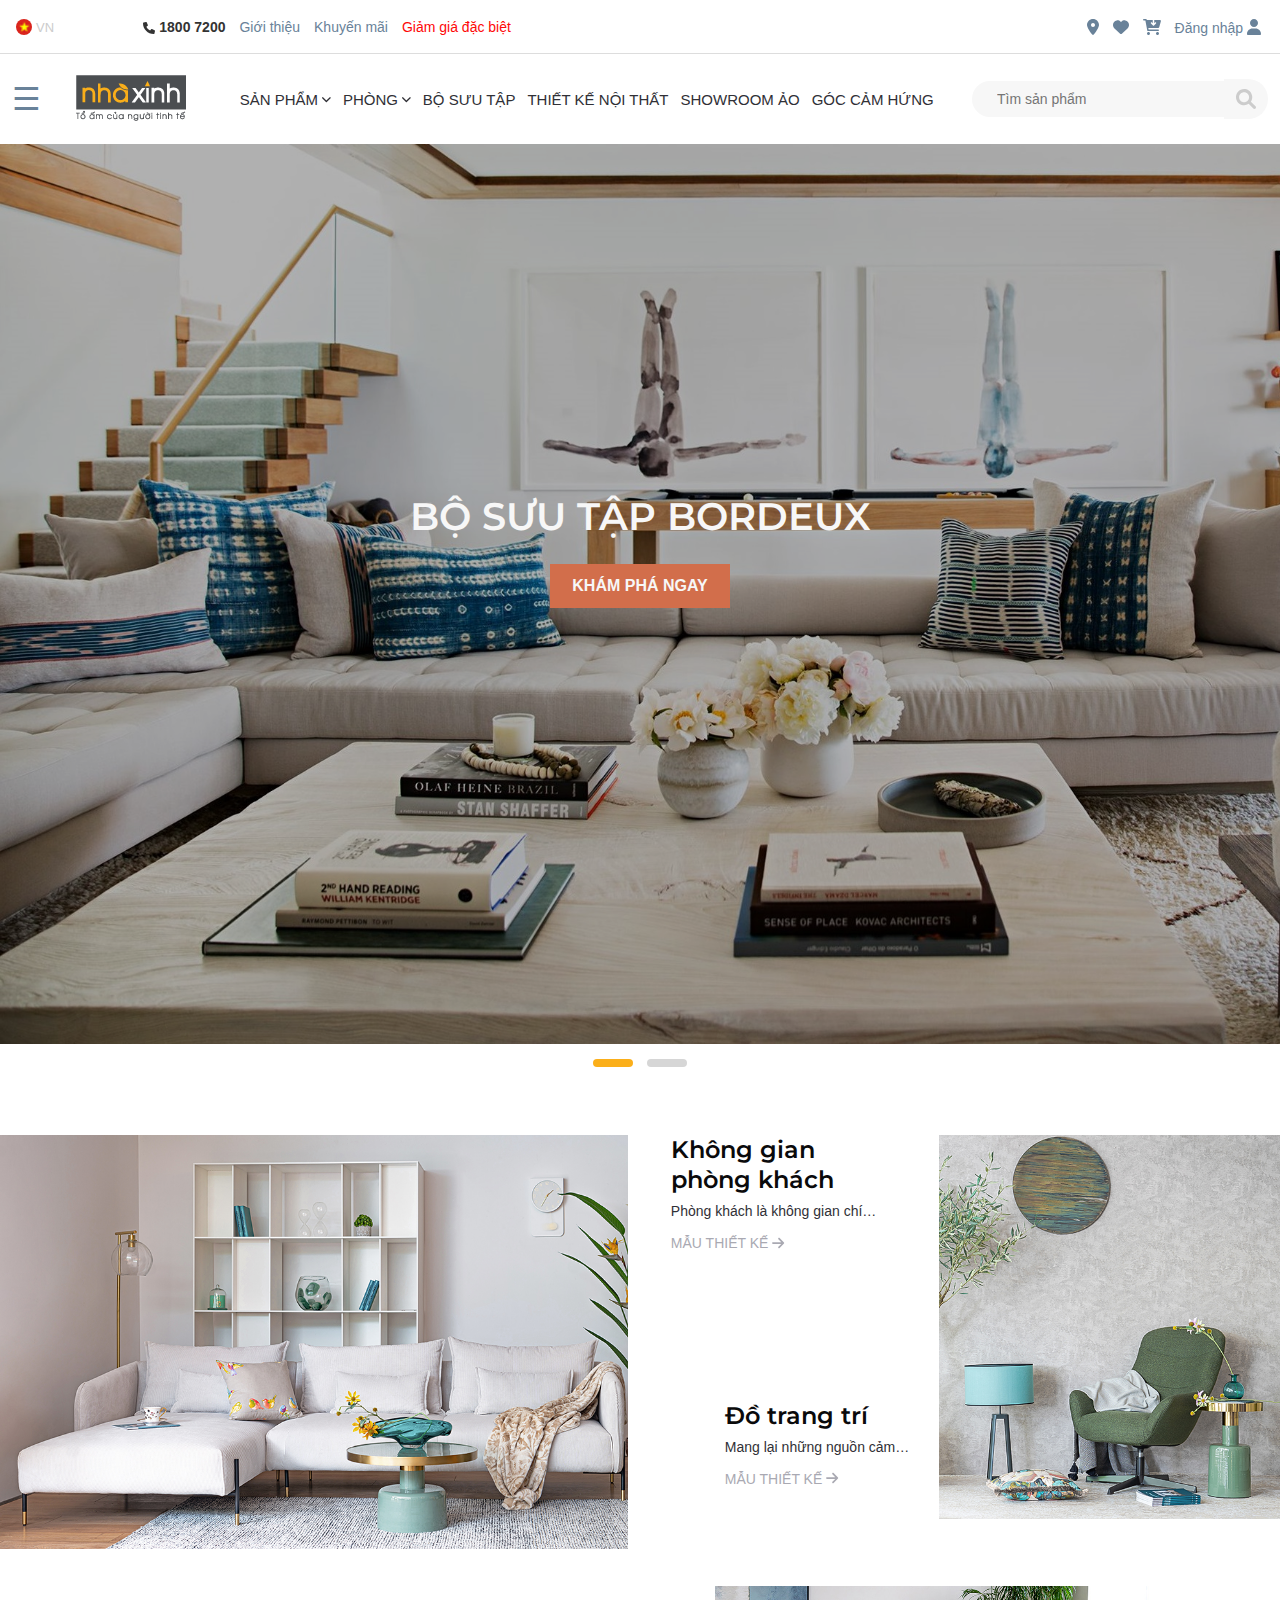
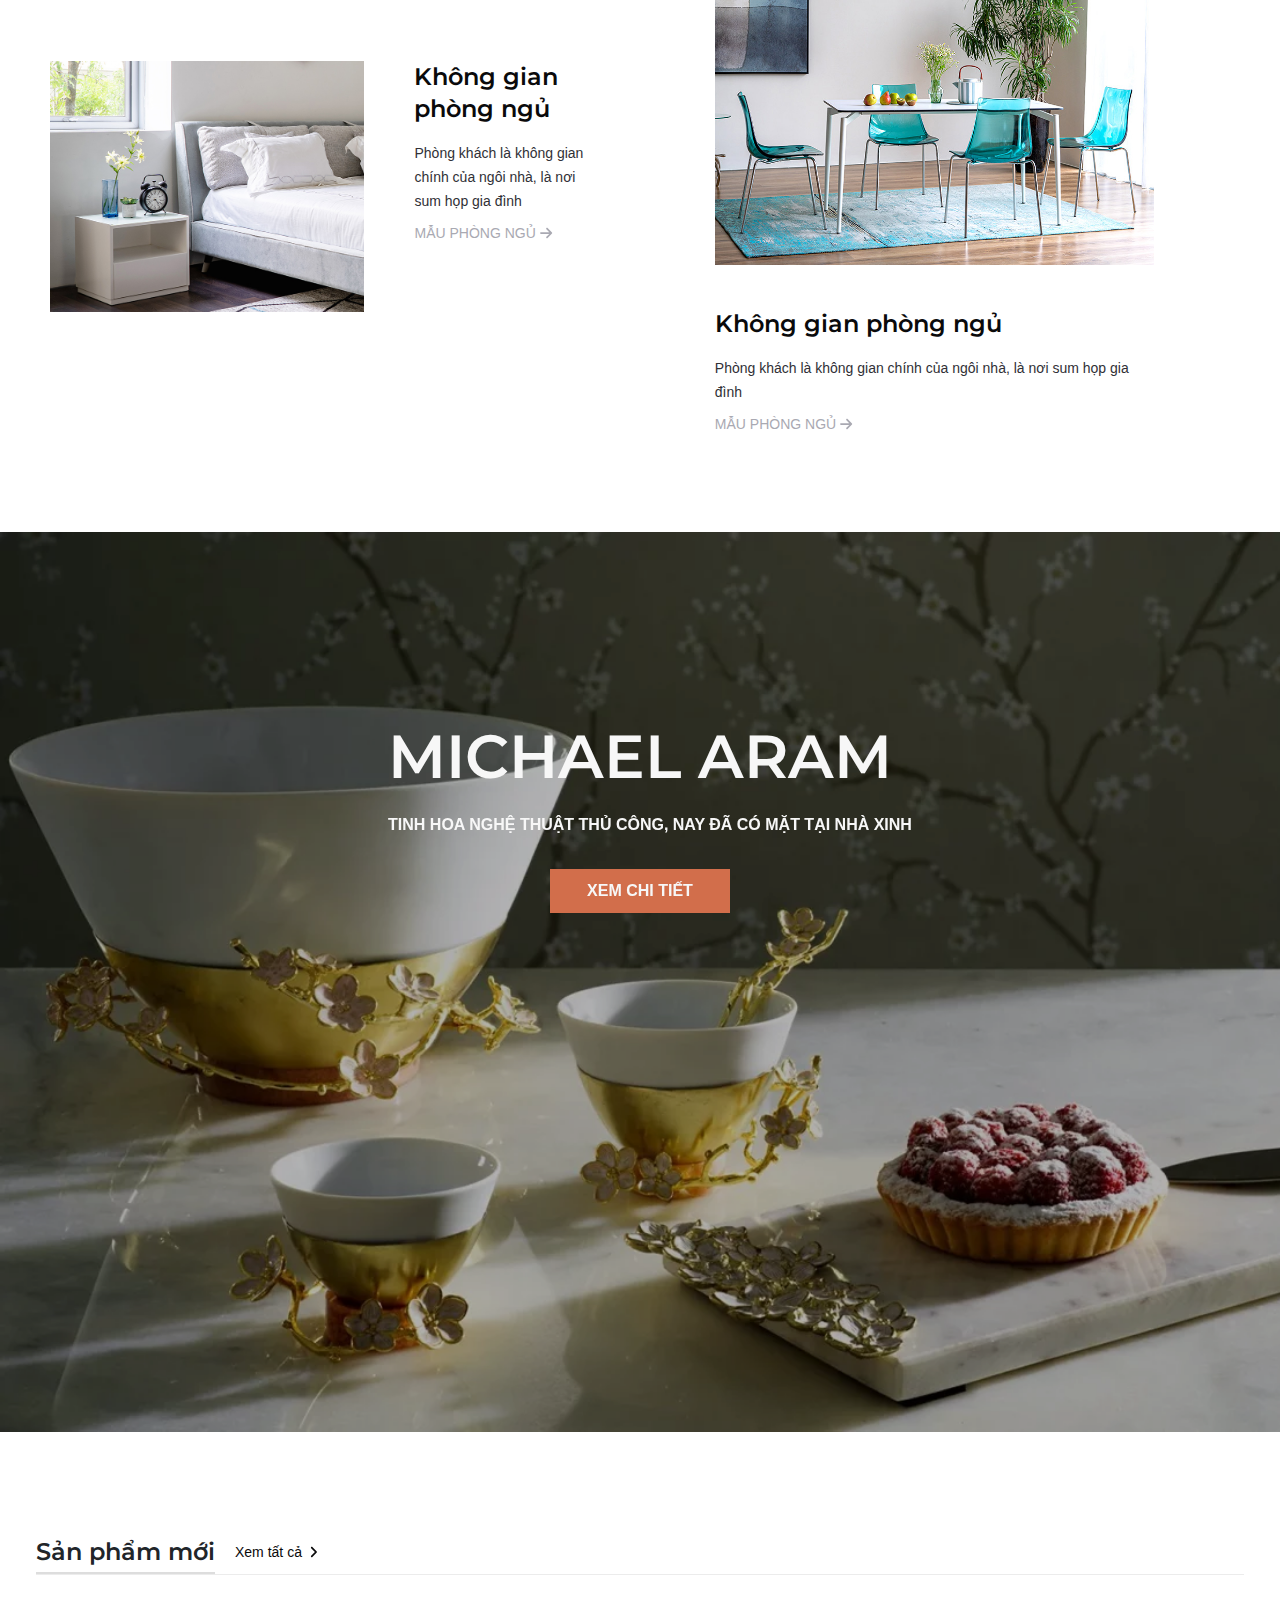
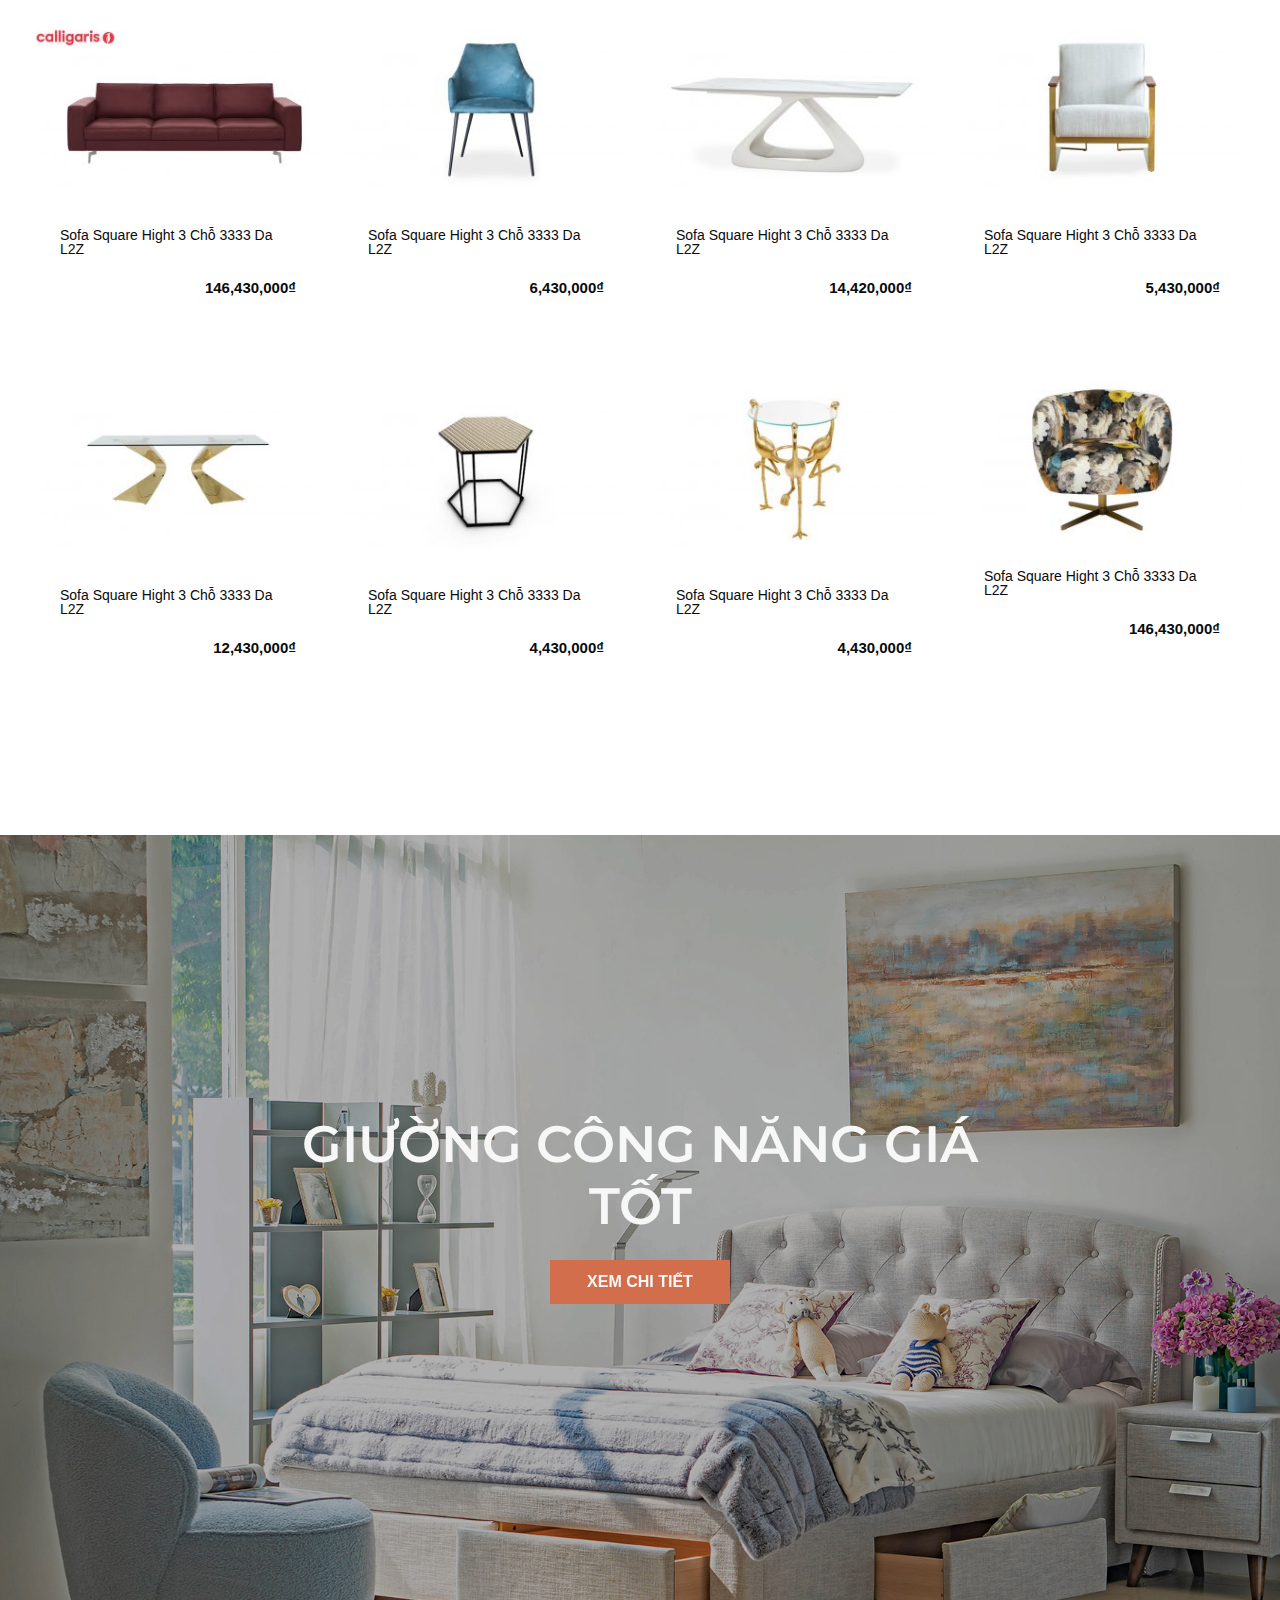
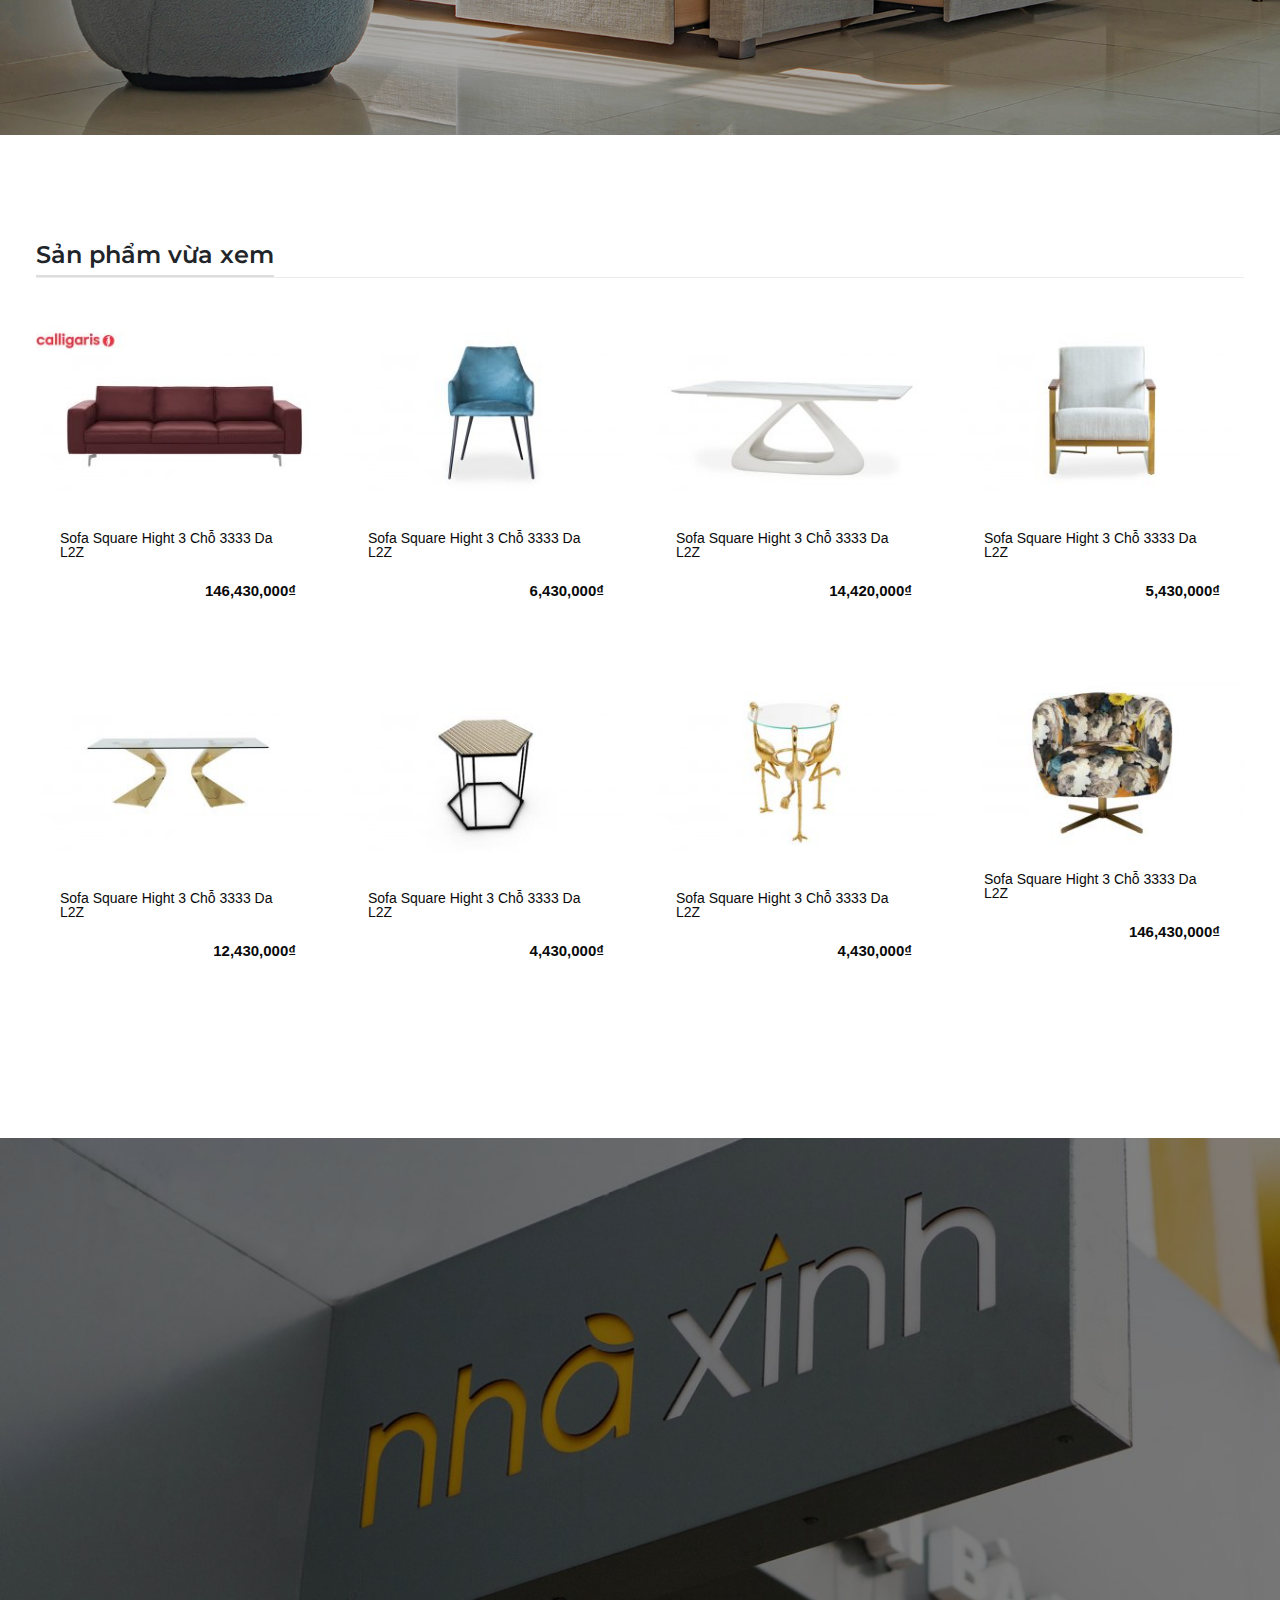
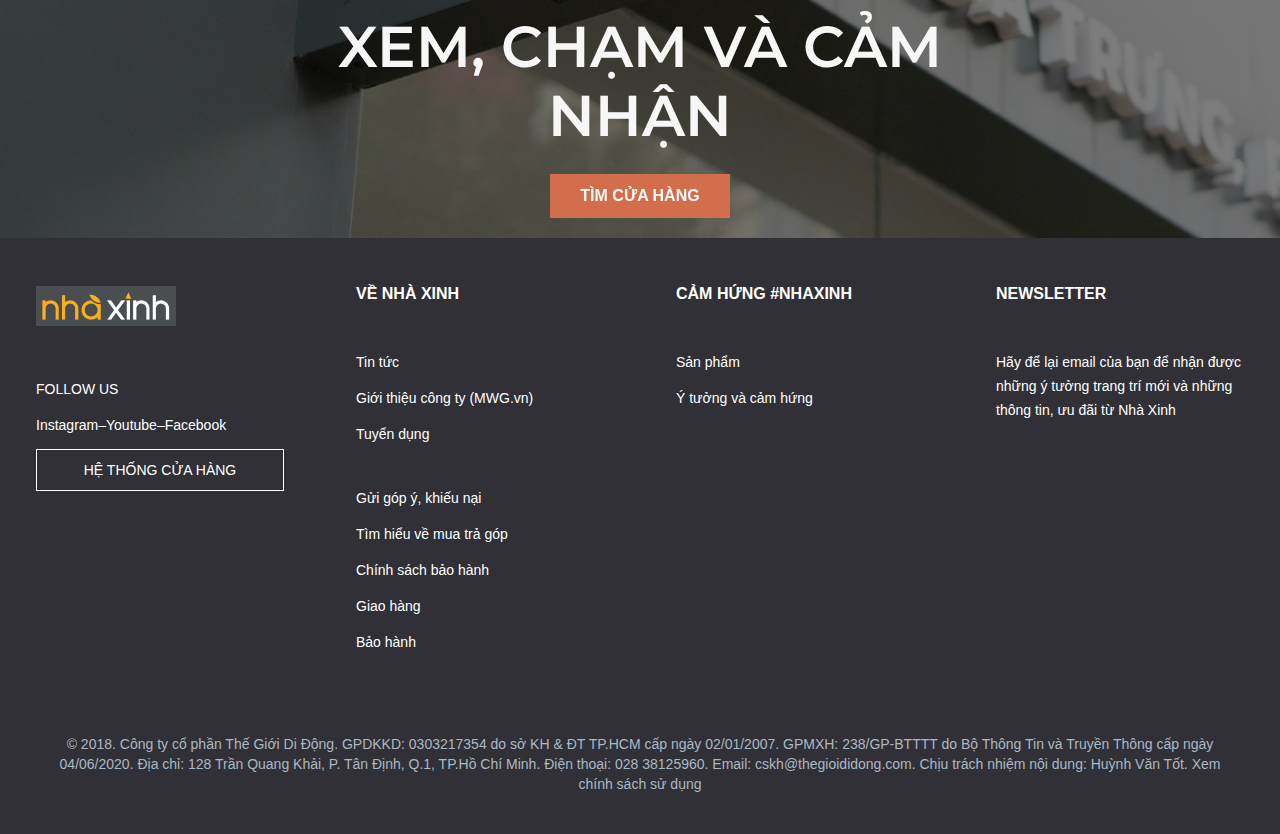
==== index.html @ de76b84a "update" ====
<!DOCTYPE html>
<html lang="en">
  <head>
    <meta charset="UTF-8" />
    <meta http-equiv="X-UA-Compatible" content="IE=edge" />
    <meta name="viewport" content="width=device-width, initial-scale=1.0" />
    <title>Nội thất Nhà Xinh | Nội thất cao cấp | Đồ gỗ cao cấp</title>
    <link
    rel="icon"
    type="image/png"
    sizes="16x16"
    href="assets/images/pngtree.jpg"/>

    <!-- bootstrap css core -->
    <link
      rel="stylesheet"
      href="lib/bootstrap-5.1.3-dist/css/bootstrap.min.css"
    />

    <!-- Font Awe - Core css -->
    <link
      rel="stylesheet"
      href="lib/fontawesome-free-6.1.1-web/css/all.min.css"
    />

    <!-- Owlcarousel Core css -->
    <link rel="stylesheet" href="lib/owlcarousel/assets/owl.carousel.min.css" />

    <link
      rel="stylesheet"
      href="lib/owlcarousel/assets/owl.theme.default.min.css"
    />
    <!-- Homepage css-->
    <link rel="stylesheet" href="assets/css/style.css" />

    <!-- Homepage Responsive css-->
    <link rel="stylesheet" href="assets/css/index-responsive.css" />
  </head>
  <body>
    <!-- top-bar .Start -->
    <div class="top-bar">
      <div class="container">
        <div class="row">
          <div class="col-12 col-sm-8 col-md-8">
            <div class="wrap-navbar-center">
              <div class="wrap-language">
                <img src="assets/images/vi.png" alt="" />
                <p class="lang">vn</p>
              </div>

              <div class="menu-topbar">
                <ul>
                  <li>
                    <a href="#">
                      <i class="fa-solid fa-phone"></i>
                      1800 7200
                    </a>
                  </li>
                  <li>
                    <a href="#">Giới thiệu</a>
                  </li>
                  <li>
                    <a href="#">Khuyến mãi</a>
                  </li>
                  <li>
                    <a href="#">Giảm giá đặc biệt</a>
                  </li>
                </ul>
              </div>
            </div>
          </div>

          <div class="col-12 col-sm-4 col-md-4">
            <div class="wrap-navbar-right">
              <ul>
                <li>
                  <a href="#">
                    <i class="fa-solid fa-location-dot"></i>
                  </a>
                </li>
                <li>
                  <a href="#">
                    <i class="fa-solid fa-heart"></i>
                  </a>
                </li>
                <li>
                  <a href="#">
                    <i class="fa-solid fa-cart-arrow-down"></i>
                  </a>
                </li>
                <li>
                  <a href="#"
                    >Đăng nhập
                    <i class="fa-solid fa-user"></i>
                  </a>
                </li>
              </ul>
            </div>
          </div>
        </div>
      </div>
    </div>
    <!-- top-bar .End -->

    <!-- header-main.Start -->
    <div class="header-main">
      <div class="container">
        <div class="row">
          <div class="col-12 col-sm-12 col-md-3 col-lg-3 col-xl-2">
            <div class="wrap-menu-header">
              <div id="mySidebar" class="sidebar">
                <a
                  href="javascript:void(0)"
                  class="closebtn"
                  onclick="closeNav()"
                  >×</a
                >

                <li class="nav-item dropdown">

                <li class="nav-item dropdown">
                  <a class="nav-link dropdown-toggle" href="#">
                    Sofa và Armchair
                  </a>
                </li>
                
                
                <li class="nav-item dropdown">
                  <a class="nav-link dropdown-toggle" href="#">
                    Bàn
                  </a>
                </li>
                
                <li class="nav-item dropdown">
                  <a class="nav-link dropdown-toggle" href="#">
                    Ghế 
                  </a>
                </li>
                
                <li class="nav-item dropdown">
                  <a class="nav-link dropdown-toggle" href="#">
                    Giường ngủ
                  </a>
                </li>
                
                <li class="nav-item dropdown">
                  <a class="nav-link dropdown-toggle" href="#">
                    Tủ và kệ
                  </a>
                </li>
                
                <li class="nav-item dropdown">
                  <a class="nav-link dropdown-toggle" href="#">
                    Hàng trang trí
                  </a>
                </li>
                
                <li class="nav-item dropdown">
                  <a class="nav-link dropdown-toggle" href="#">
                    Ngoại thất
                  </a>
                </li>
              </div>

              <button class="openbtn" onclick="openNav()">☰</button>

              <a href="#"
                ><img src="assets/images/logo-nha-xinh-moi.png" alt=""
              /></a>

              <div class="wrap-navbar-right">
                <ul>
                  <li>
                    <a href="#">
                      <i class="fa-solid fa fa-search"></i>
                    </a>
                  </li>

                  <li>
                    <a href="#">
                      <i class="fa-solid fa-location-dot"></i>
                    </a>
                  </li>

                  <li>
                    <a href="assets/html/cart.html">
                      <i class="fa-solid fa-cart-arrow-down"></i>
                    </a>
                  </li>
                </ul>
              </div>
            </div>
          </div>

          <div class="col-12 col-sm-5 col-md-5 col-lg-6 col-xl-7">
            <div class="wrap-nav-header">
              <ul class="nav nav-pills">
                <li class="nav-item dropdown">
                  <a class="nav-link dropdown-toggle" href="assets/html/living-room.html">
                    SẢN PHẨM
                    <i class="fa-solid fa-chevron-down"></i>
                  </a>
                  <ul class="dropdown-menu">
                    <li><a class="dropdown-item" href="#">Link 1</a></li>
                    <li><a class="dropdown-item" href="#">Link 2</a></li>
                    <li><a class="dropdown-item" href="#">Link 3</a></li>
                  </ul>
                </li>

                <li class="nav-item dropdown">
                  <a class="nav-link dropdown-toggle" href="assets/html/living-room.html">
                    PHÒNG
                    <i class="fa-solid fa-chevron-down"></i>
                  </a>
                  <ul class="dropdown-menu">
                    <li><a class="dropdown-item" href="#">Link 1</a></li>
                    <li><a class="dropdown-item" href="#">Link 2</a></li>
                    <li><a class="dropdown-item" href="#">Link 3</a></li>
                  </ul>
                </li>

                <li class="nav-item">
                  <a class="nav-link" href="#">BỘ SƯU TẬP</a>
                </li>

                <li class="nav-item">
                  <a class="nav-link" href="#">THIẾT KẾ NỘI THẤT</a>
                </li>

                <li class="nav-item">
                  <a class="nav-link" href="#">SHOWROOM ẢO</a>
                </li>

                <li class="nav-item">
                  <a class="nav-link" href="#">GÓC CẢM HỨNG</a>
                </li>
              </ul>
            </div>
          </div>

          <div class="col-12 col-sm-4 col-md-4 col-lg-3 col-xl-3">
            <div class="wrap-search">
              <input
                type="text"
                class="searchTerm"
                placeholder="Tìm sản phẩm"
              />
              <button type="submit" class="searchButton">
                <i class="fa fa-search"></i>
              </button>
            </div>
          </div>
        </div>
      </div>
    </div>
    <!-- header-main.End -->

    <!-- Banner.Start -->
    <div class="owl-carousel owl-theme owl-banner">
      <div class="banner-bordeaux banner-common">
        <div class="box-content">
          <div class="box-promo-title">
            <h1>Bộ sưu tập Bordeux</h1>

            <a href="#">Khám phá ngay</a>
          </div>
        </div>
      </div>

      <div class="banner-marseille banner-common">
        <div class="box-content">
          <div class="box-promo-title">
            <h1>Bộ sưu tập marseille</h1>

            <a href="#">Khám phá ngay</a>
          </div>
        </div>
      </div>
    </div>
    <!-- Banner.End -->

    <!-- room-category.Start -->
    <div class="catalog-by-room">
      <div class="fluid=container">
        <div class="row">
          <div class="col-12 col-sm-12 col-md-6">
            <div class="living-room">
              <a href="#">
                <img src="assets/images/nha-xinh-mau-phong-khach.jpg" />
              </a>

              <div class="room-desc">
                <h2>Không gian phòng khách</h2>

                <p>
                  Phòng khách là không gian chính của ngôi nhà, là nơi sum họp
                  gia đình
                </p>

                <a href="#">
                  KHÁM PHÁ
                  <i class="fa-solid fa-arrow-right"></i>
                </a>
              </div>
            </div>
          </div>

          <div class="col-12 col-sm-12 col-md-6">
            <div class="wrap-decorations">
              <div class="room-desc">
                <h2>Không gian phòng khách</h2>

                <p>
                  Phòng khách là không gian chính của ngôi nhà, là nơi sum họp
                  gia đình
                </p>

                <a href="#">
                  MẪU THIẾT KẾ
                  <i class="fa-solid fa-arrow-right"></i>
                </a>
              </div>

              <div class="room-desc">
                <h2>Đồ trang trí</h2>

                <p>
                  Mang lại những nguồn cảm hứng và nét sinh động cho không gian
                </p>

                <a href="#">
                  MẪU THIẾT KẾ
                  <i class="fa-solid fa-arrow-right"></i>
                </a>
              </div>

              <div class="decorations">
                <a href="#">
                  <img
                    src="assets/images/hang-trang-tri-banner-nha-xinh.jpg"
                    alt=""
                  />
                </a>

                <div class="box-promo-title">
                  <h2>Đồ trang trí</h2>

                  <p>
                    Phòng khách là không gian chính của ngôi nhà, là nơi sum họp
                    gia đình
                  </p>

                  <a href="#">
                    KHÁM PHÁ <i class="fa-solid fa-arrow-right"></i>
                  </a>
                </div>
              </div>
            </div>
          </div>

          <div class="col-12 col-sm-12 col-md-6">
            <div class="wrap-bedroom">
              <a href="#" class="bedroom-link">
                <img src="assets/images/nha-xinh-phong-ngu-bannerchinh.jpg" />
              </a>

              <div class="room-desc">
                <h2>Không gian phòng ngủ</h2>

                <p>
                  Phòng khách là không gian chính của ngôi nhà, là nơi sum họp
                  gia đình
                </p>

                <a href="#">
                  MẪU PHÒNG NGỦ
                  <i class="fa-solid fa-arrow-right"></i>
                </a>
              </div>
            </div>
          </div>

          <div class="col-12 col-sm-12 col-md-6">
            <div class="wrap-dinningroom">
              <a href="#" class="dinningroom-link">
                <img src="assets/images/nha-xinh-phong-an-chinh-banner.jpg" />
              </a>

              <div class="room-desc">
                <h2>Không gian phòng ngủ</h2>

                <p>
                  Phòng khách là không gian chính của ngôi nhà, là nơi sum họp
                  gia đình
                </p>

                <a href="#">
                  MẪU PHÒNG NGỦ
                  <i class="fa-solid fa-arrow-right"></i>
                </a>
              </div>
            </div>
          </div>
        </div>
      </div>
    </div>
    <!-- rom-category.End -->

    <!-- banner addition 1.Start -->
    <div class="owl-carousel owl-theme owl-banner-addition-1">
      <div class="banner-addition-1 banner-common">
        <div class="box-content">
          <div class="box-promo-title">
            <h1>MICHAEL ARAM</h1>

            <p>Tinh hoa nghệ thuật thủ công, nay đã có mặt tại Nhà Xinh</p>

            <a href="#">Xem chi tiết</a>
          </div>
        </div>
      </div>
    </div>
    <!-- banner addition 1.End -->

    <!-- list-new-product -->
    <div class="list-new-product">
      <div class="container">
        <div class="list-title">
          <h2>Sản phẩm mới</h2>

          <a href="#"> Xem tất cả <i class="fa-solid fa-angle-right"></i> </a>
        </div>

        <div class="row">
          <div class="col-12 col-sm-4 col-md-3">
            <div class="wrap-product">
              <a href="#">
                <img
                  src="assets/images/sofa-square-2.jpg"
                  class="product-img"
                />
                <img
                  src="assets/images/sofa-square-1.jpg"
                  class="product-img-alter"
                />
                <p class="name">Sofa Square Hight 3 Chỗ 3333 Da L2Z</p>
                <p class="price">146,430,000₫</p>
              </a>

              <button class="add-to-cart">Thêm vào giỏ</button>
            </div>
          </div>

          <div class="col-12 col-sm-4 col-md-3">
            <div class="wrap-product">
              <a href="#">
                <img
                  src="assets/images/ghe-an-peak-mau-xanh-1.jpg"
                  class="product-img"
                />
                <img
                  src="assets/images/ghe-an-peak-mau-xanh-2.jpg"
                  class="product-img-alter"
                />
                <p class="name">Sofa Square Hight 3 Chỗ 3333 Da L2Z</p>
                <p class="price">6,430,000₫</p>
              </a>

              <button class="add-to-cart">Thêm vào giỏ</button>
            </div>
          </div>

          <div class="col-12 col-sm-4 col-md-3">
            <div class="wrap-product">
              <a href="#">
                <img
                  src="assets/images/ban-an-peak-van-may-hien-dai-ceramic-1.jpg"
                  class="product-img"
                />
                <img
                  src="assets/images/ban-an-peak-hien-dai-van-may-ceramic-2.jpg"
                  class="product-img-alter"
                />
                <p class="name">Sofa Square Hight 3 Chỗ 3333 Da L2Z</p>
                <p class="price">14,420,000₫</p>
              </a>

              <button class="add-to-cart">Thêm vào giỏ</button>
            </div>
          </div>

          <div class="col-12 col-sm-4 col-md-3">
            <div class="wrap-product">
              <a href="#">
                <img
                  src="assets/images/armchair-osaka-1.jpg"
                  class="product-img"
                />
                <img
                  src="assets/images/armchair-osaka-2.jpg"
                  class="product-img-alter"
                />
                <p class="name">Sofa Square Hight 3 Chỗ 3333 Da L2Z</p>
                <p class="price">5,430,000₫</p>
              </a>

              <button class="add-to-cart">Thêm vào giỏ</button>
            </div>
          </div>

          <div class="col-12 col-sm-4 col-md-3">
            <div class="wrap-product">
              <a href="#">
                <img
                  src="assets/images/CONSOLE-TABLE-1jpg.jpg"
                  class="product-img"
                />
                <img
                  src="assets/images/CONSOLE-TABLE-2.jpg"
                  class="product-img-alter"
                />
                <p class="name">Sofa Square Hight 3 Chỗ 3333 Da L2Z</p>
                <p class="price">12,430,000₫</p>
              </a>

              <button class="add-to-cart">Thêm vào giỏ</button>
            </div>
          </div>

          <div class="col-12 col-sm-4 col-md-3">
            <div class="wrap-product">
              <a href="#">
                <img
                  src="assets/images/BAN-BEN-RENEE-EP-1.jpg"
                  class="product-img"
                />
                <img
                  src="assets/images/BAN-BEN-RENEE-EP-2.jpg"
                  class="product-img-alter"
                />
                <p class="name">Sofa Square Hight 3 Chỗ 3333 Da L2Z</p>
                <p class="price">4,430,000₫</p>
              </a>

              <button class="add-to-cart">Thêm vào giỏ</button>
            </div>
          </div>

          <div class="col-12 col-sm-4 col-md-3">
            <div class="wrap-product">
              <a href="#">
                <img
                  src="assets/images/BAN-BEN-FLAMINGO-1.jpg"
                  class="product-img"
                />
                <img
                  src="assets/images/BAN-BEN-FLAMINGO-2.jpg"
                  class="product-img-alter"
                />
                <p class="name">Sofa Square Hight 3 Chỗ 3333 Da L2Z</p>
                <p class="price">4,430,000₫</p>
              </a>

              <button class="add-to-cart">Thêm vào giỏ</button>
            </div>
          </div>

          <div class="col-12 col-sm-4 col-md-3">
            <div class="wrap-product">
              <a href="#">
                <img
                  src="assets/images/ARMCHAIR-PEONY-FLOWER-1.jpg"
                  class="product-img"
                />
                <img
                  src="assets/images/ARMCHAIR-PEONY-FLOWER-2.jpg"
                  class="product-img-alter"
                />
                <p class="name">Sofa Square Hight 3 Chỗ 3333 Da L2Z</p>
                <p class="price">146,430,000₫</p>
              </a>

              <button class="add-to-cart">Thêm vào giỏ</button>
            </div>
          </div>
        </div>
      </div>
    </div>
    <!-- list-new-product -->

    <!-- banner addition 2.Start -->
    <div class="owl-carousel owl-theme owl-banner-addition-1">
      <div class="banner-addition-2 banner-common">
        <div class="box-content">
          <div class="box-promo-title">
            <h1>Giường công năng giá tốt</h1>

            <a href="#">Xem chi tiết</a>
          </div>
        </div>
      </div>
    </div>
    <!-- banner addition 2.End -->

    <!-- list-new-product -->
    <div class="list-new-product">
      <div class="container">
        <div class="list-title">
          <h2>Sản phẩm vừa xem</h2>
        </div>

        <div class="row">
          <div class="col-12 col-sm-4 col-md-3">
            <div class="wrap-product">
              <a href="#">
                <img
                  src="assets/images/sofa-square-2.jpg"
                  class="product-img"
                />
                <img
                  src="assets/images/sofa-square-1.jpg"
                  class="product-img-alter"
                />
                <p class="name">Sofa Square Hight 3 Chỗ 3333 Da L2Z</p>
                <p class="price">146,430,000₫</p>
              </a>

              <button class="add-to-cart">Thêm vào giỏ</button>
            </div>
          </div>

          <div class="col-12 col-sm-4 col-md-3">
            <div class="wrap-product">
              <a href="#">
                <img
                  src="assets/images/ghe-an-peak-mau-xanh-1.jpg"
                  class="product-img"
                />
                <img
                  src="assets/images/ghe-an-peak-mau-xanh-2.jpg"
                  class="product-img-alter"
                />
                <p class="name">Sofa Square Hight 3 Chỗ 3333 Da L2Z</p>
                <p class="price">6,430,000₫</p>
              </a>

              <button class="add-to-cart">Thêm vào giỏ</button>
            </div>
          </div>

          <div class="col-12 col-sm-4 col-md-3">
            <div class="wrap-product">
              <a href="#">
                <img
                  src="assets/images/ban-an-peak-van-may-hien-dai-ceramic-1.jpg"
                  class="product-img"
                />
                <img
                  src="assets/images/ban-an-peak-hien-dai-van-may-ceramic-2.jpg"
                  class="product-img-alter"
                />
                <p class="name">Sofa Square Hight 3 Chỗ 3333 Da L2Z</p>
                <p class="price">14,420,000₫</p>
              </a>

              <button class="add-to-cart">Thêm vào giỏ</button>
            </div>
          </div>

          <div class="col-12 col-sm-4 col-md-3">
            <div class="wrap-product">
              <a href="#">
                <img
                  src="assets/images/armchair-osaka-1.jpg"
                  class="product-img"
                />
                <img
                  src="assets/images/armchair-osaka-2.jpg"
                  class="product-img-alter"
                />
                <p class="name">Sofa Square Hight 3 Chỗ 3333 Da L2Z</p>
                <p class="price">5,430,000₫</p>
              </a>

              <button class="add-to-cart">Thêm vào giỏ</button>
            </div>
          </div>

          <div class="col-12 col-sm-4 col-md-3">
            <div class="wrap-product">
              <a href="#">
                <img
                  src="assets/images/CONSOLE-TABLE-1jpg.jpg"
                  class="product-img"
                />
                <img
                  src="assets/images/CONSOLE-TABLE-2.jpg"
                  class="product-img-alter"
                />
                <p class="name">Sofa Square Hight 3 Chỗ 3333 Da L2Z</p>
                <p class="price">12,430,000₫</p>
              </a>

              <button class="add-to-cart">Thêm vào giỏ</button>
            </div>
          </div>

          <div class="col-12 col-sm-4 col-md-3">
            <div class="wrap-product">
              <a href="#">
                <img
                  src="assets/images/BAN-BEN-RENEE-EP-1.jpg"
                  class="product-img"
                />
                <img
                  src="assets/images/BAN-BEN-RENEE-EP-2.jpg"
                  class="product-img-alter"
                />
                <p class="name">Sofa Square Hight 3 Chỗ 3333 Da L2Z</p>
                <p class="price">4,430,000₫</p>
              </a>

              <button class="add-to-cart">Thêm vào giỏ</button>
            </div>
          </div>

          <div class="col-12 col-sm-4 col-md-3">
            <div class="wrap-product">
              <a href="#">
                <img
                  src="assets/images/BAN-BEN-FLAMINGO-1.jpg"
                  class="product-img"
                />
                <img
                  src="assets/images/BAN-BEN-FLAMINGO-2.jpg"
                  class="product-img-alter"
                />
                <p class="name">Sofa Square Hight 3 Chỗ 3333 Da L2Z</p>
                <p class="price">4,430,000₫</p>
              </a>

              <button class="add-to-cart">Thêm vào giỏ</button>
            </div>
          </div>

          <div class="col-12 col-sm-4 col-md-3">
            <div class="wrap-product">
              <a href="#">
                <img
                  src="assets/images/ARMCHAIR-PEONY-FLOWER-1.jpg"
                  class="product-img"
                />
                <img
                  src="assets/images/ARMCHAIR-PEONY-FLOWER-2.jpg"
                  class="product-img-alter"
                />
                <p class="name">Sofa Square Hight 3 Chỗ 3333 Da L2Z</p>
                <p class="price">146,430,000₫</p>
              </a>

              <button class="add-to-cart">Thêm vào giỏ</button>
            </div>
          </div>
        </div>
      </div>
    </div>

    <!-- banner addition address.Start -->
    <div class="owl-carousel owl-theme owl-banner-addition-address">
      <div class="banner-addition-address banner-common">
        <div class="box-content">
          <div class="box-promo-title">
            <h1>Xem, chạm và cảm nhận</h1>

            <a href="#">Tìm cửa hàng</a>
          </div>
        </div>
      </div>
    </div>
    <!-- banner addition address.End -->

    <!-- footer -->
    <div class="footer">
      <div class="container">
        <div class="row">
          <div class="col-4 col-sm-3 col-md-3">
            <div class="wrap-footer-item">
              <div class="footer-item-title">
                <img src="assets/images/logo.png" alt="" />
              </div>

              <div class="footer-item-content">
                <ul>
                  <li>
                    <p>FOLLOW US</p>
                  </li>

                  <li>
                    <a class="follow-us-link" href="#">
                      Instagram–Youtube–Facebook
                    </a>
                  </li>

                  <li>
                    <a class="follow-us-chain" href="#"> HỆ THỐNG CỬA HÀNG </a>
                  </li>
                </ul>
              </div>
            </div>
          </div>

          <div class="col-4 col-sm-3 col-md-3">
            <div class="wrap-footer-item">
              <div class="footer-item-title">
                <p>VỀ NHÀ XINH</p>
              </div>

              <div class="footer-item-content">
                <ul>
                  <li>
                    <a class="follow-us-link" href="#"> Tin tức </a>
                  </li>

                  <li>
                    <a class="follow-us-link" href="#">
                      Giới thiệu công ty (MWG.vn)
                    </a>
                  </li>

                  <li>
                    <a class="follow-us-link" href="#"> Tuyển dụng </a>
                  </li>

                  <li>
                    <br />
                  </li>

                  <li>
                    <a class="follow-us-link" href="#">
                      Gửi góp ý, khiếu nại
                    </a>
                  </li>

                  <li>
                    <a class="follow-us-link" href="#">
                      Tìm hiểu về mua trả góp
                    </a>
                  </li>

                  <li>
                    <a class="follow-us-link" href="#"> Chính sách bảo hành </a>
                  </li>

                  <li>
                    <a class="follow-us-link" href="#"> Giao hàng </a>
                  </li>

                  <li>
                    <a class="follow-us-link" href="#"> Bảo hành </a>
                  </li>
                </ul>
              </div>
            </div>
          </div>

          <div class="col-4 col-sm-3 col-md-3">
            <div class="wrap-footer-item">
              <div class="footer-item-title">
                <a href="#">CẢM HỨNG #NHAXINH</a>
              </div>

              <div class="footer-item-content">
                <ul>
                  <li>
                    <a class="follow-us-link" href="#"> Sản phẩm </a>
                  </li>

                  <li>
                    <a href="#"> Ý tưởng và cảm hứng </a>
                  </li>
                </ul>
              </div>
            </div>
          </div>

          <div class="col12 col-sm-3 col-md-3">
            <div class="wrap-footer-item">
              <div class="footer-item-title">
                <a href="#">NEWSLETTER</a>
              </div>

              <div class="footer-item-content">
                <ul>
                  <li>
                    <p>
                      Hãy để lại email của bạn để nhận được những ý tưởng trang
                      trí mới và những thông tin, ưu đãi từ Nhà Xinh
                    </p>
                  </li>

                  <!-- <li>
                                    <p>
                                        Email: <br>
                                    </p> 
                                </li> -->

                  <!-- <li>
                                    <p>
                                        nhaxinh@akacompany.com.vn
                                    </p> 
                                </li> -->

                  <!-- <li>
                                    <div class="footer-email-signup">
                                        <input type="text" placeholder="Nhập email của bạn">
                                        <input type="submit" value="ĐĂNG KÝ">
                                    </div>
                                </li> -->
                </ul>
              </div>
            </div>
          </div>

          <div class="col-12">
            <div class="wrap-license">
              <p>
                © 2018. Công ty cổ phần Thế Giới Di Động. GPDKKD: 0303217354 do
                sở KH & ĐT TP.HCM cấp ngày 02/01/2007. GPMXH: 238/GP-BTTTT do Bộ
                Thông Tin và Truyền Thông cấp ngày 04/06/2020. Địa chỉ: 128 Trần
                Quang Khải, P. Tân Định, Q.1, TP.Hồ Chí Minh. Điện thoại: 028
                38125960. Email: cskh@thegioididong.com. Chịu trách nhiệm nội
                dung: Huỳnh Văn Tốt. Xem chính sách sử dụng
              </p>
            </div>
          </div>
        </div>
      </div>
    </div>

    <!-- list-new-product -->

    <!-- Jquery -->
    <script src="lib/jquery-3.6.0.min.js"></script>

    <!-- Owl Javascript -->
    <script src="lib/owlcarousel/owl.carousel.min.js"></script>

    <!-- bootstrap js core -->
    <script src="lib/bootstrap-5.1.3-dist/js/bootstrap.bundle.js"></script>
    <!-- Font Awe - js -->
    <script src="lib/fontawesome-free-6.1.1-web/js/all.min.js"></script>

    <!-- Home pages - js -->
    <script src="assets/js/main.js"></script>

    <!-- Custom Owlcarousel  -->
    <script src="assets/js/custom-owl.js"></script>
  </body>
</html>
---- assets/css/style.css ----
/* Common./Start  */
@font-face {
    font-family: mont;
    src: url("../fonts/Montserrat-SemiBold.ttf");
}

body{
    overflow-x: hidden;
    font-family: "Roboto", sans-serif;
}

*:hover a{
    text-decoration: none;
}

/* http://meyerweb.com/eric/tools/css/reset/ 
   v2.0 | 20110126
   License: none (public domain)
*/

html, body, div, span, applet, object, iframe,
h1, h2, h3, h4, h5, h6, p, blockquote, pre,
a, abbr, acronym, address, big, cite, code,
del, dfn, em, img, ins, kbd, q, s, samp,
small, strike, strong, sub, sup, tt, var,
b, u, i, center,
dl, dt, dd, ol, ul, li,
fieldset, form, label, legend,
table, caption, tbody, tfoot, thead, tr, th, td,
article, aside, canvas, details, embed, 
figure, figcaption, footer, header, hgroup, 
menu, nav, output, ruby, section, summary,
time, mark, audio, video {
	margin: 0;
	padding: 0;
	border: 0;
	font-size: 100%;
	vertical-align: baseline;
    text-decoration: none;
}
/* HTML5 display-role reset for older browsers */
article, aside, details, figcaption, figure, 
footer, header, hgroup, menu, nav, section {
	display: block;
}
body {
	line-height: 1;
}
ol, ul {
	list-style: none;
}
blockquote, q {
	quotes: none;
}
blockquote:before, blockquote:after,
q:before, q:after {
	content: '';
	content: none;
}
table {
	border-collapse: collapse;
	border-spacing: 0;
}
/* Common./End  */


 /* #region top-bar */

/* top-bar./Start */
body .container{
    max-width: 1320px;
}

 .top-bar {
    height: 54px;
    border-bottom: 1px solid #ddd;
}

.top-bar .wrap-navbar-center{
    width: 100%;
    height: 54px;
    display: flex;
}

.top-bar .wrap-navbar-right{
    width: 100%;
    height: 54px;
}

.wrap-navbar-center{
    display: flex;
}

.wrap-language{
    width: 15%;
    height: 54px;
    display: flex;
    align-items: center;
}

.menu-topbar{
    width: 85%;
    height: 54px;
}

.menu-topbar .svg-inline--fa{
    height: 12px;
}

.wrap-language img{
    width: 16px;
    height: 16px;
    border-radius: 100%;
    overflow: hidden;
    object-fit: cover;
    margin: 4px;
}

.lang {
    color: #ccc;
    font-size: 13px;
    text-transform: uppercase;
}

.menu-topbar ul ,.wrap-navbar-right ul{
    display: flex;
    align-items: center;
    height: 54px;
    margin: unset;
}

.wrap-navbar-right ul{
    justify-content: flex-end;
}

.menu-topbar ul li ,.wrap-navbar-right ul li{
    list-style: none;
    margin: 0px 7px;
}

.menu-topbar ul li a ,.wrap-navbar-right  ul li a{
    color: #698299;
    font-size: 14px;
}

.wrap-navbar-right  ul li a .svg-inline--fa{
    font-size: 16px;
}

.menu-topbar ul li:nth-child(1) a{
    font-weight: bold;
    color: #333;
}

.menu-topbar ul li:nth-child(4) a{
    color: #fe0808;
}

/* top-bar./End */
/* #endregion */

/* #region Header-main*/

/* Header-main./Start */
.header-main {
    height: 90px;
    align-items: center;
}

.header-main .wrap-menu-header{
    height: 90px;
    display: flex;
    align-items: center;
}

.header-main .wrap-nav-header{
    width: 100%;
    height: 90px;
    display: flex;
    align-items: center;
    justify-content: center;
}

.wrap-menu-header .wrap-navbar-right ul li{
    display: none;
}

/* Header-main wrap-menu-header ./Start */
.header-main .wrap-menu-header a{
    margin:0 20px;
}

.sidebar {
    height: 100%;
    width: 0;
    position: fixed;
    z-index: 1;
    top: 0;
    left: 0;
    background-color: rgba(0, 0, 0, 0.5);;
    overflow-x: hidden;
    transition: 0.5s;
    padding-top: 60px;
    z-index: 99;
  }

  .sidebar a {
    padding: 8px 8px 8px 32px;
    font-size: 20px;
    color: white;
    display: block;
    transition: 0.3s;
  }

  .sidebar a:hover {
    color: #f1f1f1;
  }

  .sidebar .closebtn {
    position: absolute;
    top: 0;
    right: 25px;
    font-size: 36px;
    margin-left: 50px;
  } 

  .openbtn {
    font-size: 32px;
    cursor: pointer;
    background-color: #fff;
    color: #698299;
    padding: 0px;
    border: none;
  }
  
  #main {
    transition: margin-left .5s;
    padding: 16px;
  }
  
/* Header-main wrap-menu-header ./End */


/* Header-main nav ./Start */

.wrap-nav-header ul li{
    margin:0 6px;
} 
.wrap-nav-header ul li a{
    font-size: 15px;
    padding: 0px;
    color: #303036;
} 

.wrap-nav-header ul li a:hover{
    color: #dd9933;
}

.wrap-nav-header ul li a .svg-inline--fa{
    font-size: 10px;
    margin-bottom: 2px;
}

.wrap-nav-header ul li ::after{
    display: none;
} 

.wrap-search{
    height: 90px;
    width: 100%;
    display: flex;
    align-items: center;
  }
  
  .searchTerm {
    width: 100%;
    background: #f7f7f7;
    border: none;
    border-radius: 99px 0 0 99px;
    outline: none;
    padding: 10px 0px 10px 25px;
    font-size: 14px;
  }
  
  .searchButton {
    width: 50px;
    height: 40px;
    background: #f7f7f7;
    color: #ccc;
    text-align: center;
    border: none;
    border-radius: 0 99px 99px 0;
    cursor: pointer;
    font-size: 20px;
  }

/* Header-main nav ./End */

/* Header-main./End */
/* #endregion */

/* #region Banner.Start */
.banner-common{
    width: 100%;
    height: 900px;
    background-repeat: no-repeat;
    /* Ảnh trên các kích thước luôn hiển thị hoàn hảo */
    background-size: cover;    
}

.banner-bordeaux{
    background-image: url("../images/great-room-ideas-alexander.jpg ");  
}

.banner-marseille{
    background-image: url("../images/interior-parihar-constructions.jpg");        
}

.banner-addition-1{
    margin-top: 100px;
    background-image: url("../images/hang-trang-tri-micheal-aram.jpg");      
}

.banner-addition-2{
    background-image: url("../images/giuong-iris-dep-gia-tot-hoc-keo.jpg");      
}

.banner-addition-address{
    background-image: url("../images/cua-hang-nha-xinh.jpg");      
}

.box-content{
    width: 100%;
    height: 100%;
    box-shadow: inset 2200px 0 0 0 rgba(0, 0, 0, 0.3);
    position: relative;     
}

.box-promo-title{
    width: 60%;
    height: 200px;

    position: absolute;
    top: 50%;
    left: 50%;
    transform: translate(-50%,-50%);
}

.banner-addition-1 .box-promo-title{
    top: 32%;
}

.banner-addition-2 .box-promo-title{
    top: 32%;
}

.banner-addition-2 .box-promo-title{
    top: 42%;
}

.box-promo-title h1{
    font-size: 2.4em;
    color: #f7f7f7;
    text-transform: uppercase;
    font-weight: bold;
    text-align: center;
    margin-bottom: 24px;
    font-family: mont;
}

.banner-addition-1 .box-promo-title h1{
    font-size: 3.8em;
    color: #f7f7f7;
    text-transform: uppercase;
    font-weight: bold;
    text-align: center;
    margin-bottom: 24px;
    font-family: mont;
}


.banner-addition-2 .box-promo-title h1{
    font-size: 3.2em;
    color: #f7f7f7;
    text-transform: uppercase;
    font-weight: bold;
    text-align: center;
    margin-bottom: 24px;
    font-family: mont;
}


/* .banner-addition-address */

.banner-addition-address
{
    height: 700px;
}

.banner-addition-address .box-content {
    box-shadow: inset 2200px 0 0 0 rgba(0, 0, 0, 0.5);
}

.banner-addition-address .box-promo-title {
    top: 82%;
}

.banner-addition-address .box-promo-title h1{
    font-size: 3.6em;
}

/* .banner-addition-address */

.box-content p{
    font-size: 1em;
    color: #f7f7f7;
    text-transform: uppercase;
    font-weight: bold;
    text-align: center;
    padding: 0px 0 36px 20px;
    display: block;
    margin: auto;
}

.box-content a{
    font-size: 1em;
    color: #f7f7f7;
    text-transform: uppercase;
    font-weight: bold;
    text-align: center;
    background-color: #d26e4b;
    padding: 14px 20px;
    display: block;
    width: 180px;
    margin: auto;
}


.owl-theme .owl-dots .owl-dot span {
    width: 40px;
    height: 8px;
    border-radius: 30px;
}

.owl-theme .owl-dots .owl-dot.active span, .owl-theme .owl-dots .owl-dot:hover span{
    background-color: #fbaf1a;
}
/* #endregion Banner./End */

/* #region room-category.Start */
.catalog-by-room
{
    margin-top: 60px;
}

.catalog-by-room h2
{    
    font-weight: 600;
    font-size: 24px;
    line-height: 32px;
    color: #0A0A0B;
    padding:0 0 16px 0;
    font-family: mont;
}

.catalog-by-room p
{    
    font-size: 14px;
    line-height: 24px;
    color: #303036;
    padding-bottom: 12px;
}

.catalog-by-room a
{    
    color: #A9A9B2;
    font-size: 14px;
    text-transform: uppercase;
}

.catalog-by-room a i ::after{
    display: none;
} 

.catalog-by-room a i .svg-inline--fa{
   margin-left: 2px;
} 

.living-room .room-desc , .decorations .room-desc{
    display: none;
}

.living-room a{
    width: 100%;
    display: block;
}

.living-room a img{
    max-width: 100%;
    overflow: hidden;
    object-fit: cover;
}

.wrap-decorations{
    width: 100%;
    display: flex;
    position: relative;
    justify-content: flex-end;
}

.wrap-decorations .wrap-room-desc{
    width: 40%;
}


.wrap-decorations .decorations{
    width: 60%;
}

.wrap-decorations .decorations img{
    width: 100%;
}

.decorations{
    display: flex;
    justify-content: flex-end;
}

.decorations .box-promo-title
{
    display: none;
}

.decorations a{
    overflow: hidden;
    object-fit: cover;
    display: block;
}

.decorations img{
    width: 90%;
    height: 90%;
}

.wrap-decorations .room-desc:nth-child(1){
    position: absolute;
    width: 33%;
    height: 50%;
    left: 3%;
}

.wrap-decorations .room-desc:nth-child(2){
    position: absolute;
    top: 60%;
    left: 10%;
    width: 33%;
    height: 50%;

    padding: 10px;
}

.wrap-bedroom{
    margin-top: 100px;
    width: 100%;

    display: flex;
}

.wrap-bedroom .bedroom-link{
    width: 50%;
    margin:0 8%;
    display: flex;
    justify-content: flex-end;
}

.wrap-bedroom .room-desc{
    width: 30%;
}

.wrap-bedroom a img{
    width: 100%;

    display: flex;
}

/* bedroom */

/* dinning room */
.wrap-dinningroom{
    margin-top: 100px;
    width: 100%;
}

.wrap-dinningroom .dinningroom-link img{
    width: 70%;
    margin:-12% 10% 0 10%;
}

.wrap-dinningroom .room-desc{
    width: 70%;
    margin:40px 10% 0 10%;
}

/* dinning room */

/* list-new-product  */

/* #endregion */

/* #region list-new-product  */

.list-new-product{
    margin: 100px 24px;
    /* background-color: #A9A9B2; */
}

.list-title{
    width: 100%;
    margin-bottom: 40px;

    display: flex;

    border-bottom: 1px solid #ececec ;
}

.list-title h2{
    font-size: 24px;
    font-family: mont;
    line-height: 40px;
    border-bottom: 2px solid #ddd ;
}


.list-title a{
    font-size: 14px;
    line-height: 40px;
    padding-left:20px;
    color: #0A0A0B;
}

.list-title a .svg-inline--fa{
    padding-left: 4px;
}

.wrap-product{
    height:360px;
}

.wrap-product a{
    color: #0A0A0B;
}

.wrap-product a .product-img{
    width: 100%;
    display: block;
    /* margin: 0 24px; */
    overflow: hidden;
    object-fit: cover;
}

.wrap-product a .product-img-alter{
    width: 100%;
    display: none;
    /* margin: 0 24px; */
    overflow: hidden;
    object-fit: cover;
}

.wrap-product a .name{
    color: #0A0A0B;
    font-size: 14px;
    padding: 24px 24px 0 24px;
}

.wrap-product a .price{
    color: #0A0A0B;
    font-size: 15px;
    font-weight: bold;
    text-align: end;
    padding: 24px;
}

.wrap-product .add-to-cart{
    margin-bottom: 20px;
    padding: 12px 24px;
    margin-left: 24px;
    border: 1px solid #000;
    background-color: white;
    display: none;
    text-transform: uppercase;
}

.wrap-product .add-to-cart:hover{
    background-color: #000;
    color: white;
}

.wrap-product:hover{
    border: 1px solid #ddd;
}

.wrap-product:hover .add-to-cart{
    display: block;
}

.wrap-product:hover a .product-img{
    src: url(../images/sofa-square-1.jpg);
}

.wrap-product:hover a .product-img{
    display: none;
}

.wrap-product:hover a .product-img-alter{
    display: block;
}

/* #endregion list-new-product  */

/* #region footer  */ 
.footer{
    background-color: #303036;
}

.footer a ,.footer h1, .footer p {
    color: white;
}

.wrap-footer-item{
    margin: 40px 24px;
}

.footer-item-title{
    font-weight: bold;
    margin: 48px 0 0 0;
}

.footer-item-content{
    margin: 48px 0 0 0;
}

.wrap-footer-item ul li{
    margin: 12px 0;
}

.wrap-footer-item ul li a ,.wrap-footer-item ul li p{
    font-size: 14px;
    line-height: 24px;
}

.follow-us-chain{
    border: 1px solid white;
    padding: 8px;
    display: block;
    width: auto;
    text-align: center;
}

.footer-email-signup{
    display: flex;
    width: auto;
}

.footer-email-signup input[type="text"]{
    background-color: #59595e;
    color: white;
    width: 160px;
    padding: 8px;
    border: #000;
    outline:none;
}

.footer-email-signup input[type="text"]::placeholder{
    color: white;
}

.footer-email-signup input[type="submit"]{
    background-color: #0a0a0b;
    color: white;
    padding: 8px;
    margin-right: 24px;
}

.wrap-license{
    width: 100%;

    display: flex;
    align-items: center;
    /* justify-content: center; */
}

.wrap-license p{
    font-size: 14px;
    width: 100%;
    color: #abb8c3;
    line-height: 20px;
    text-align: center;
    padding: 40PX;
}

/* #endregion */

/* #region living-room-page */


.banner-living-room{
    background-image: url("../images/sofa-maxine-vai-vang-2.jpg");   
    background-position: 47% 92%;   
}

.banner-living-room
{
    height: 500px;
}

.banner-living-room .box-content {
    box-shadow: inset 2200px 0 0 0 rgba(0, 0, 0, 0.4);
}

.banner-living-room .box-promo-title {
    top:88%;
    height: auto;
}

.banner-living-room .box-promo-title h1{
    font-size: 2.8em;
}

.living-room-menu{
    margin: 60px 0;
    background-color: #f6f7f8;
    
}

.living-room-content a{
    color: #0A0A0B;
}

.living-menu-title{
    font-size: 15px;
    line-height: 24px;
    margin: 28px;
    display: flex;
    font-weight: bold;
}

.living-menu-items{
    margin: 24px;
    width: 100%;
}

.living-menu-items ul li{
    padding: 4px;
}

.living-menu-items ul li a{
    margin: 24px 0 24px 0px;
    font-size: 15px;
    line-height: 24px;
}

.wrap-room-type{
    display: flex;
    margin: 60px 20px 60px 20px;
}

.room-type{
    width: 49%;
    margin-left: 4px;
}

.room-type a img{
    width: 100%;
    height: 300px;
    overflow: hidden;
    object-fit: cover;
}

.room-type a .type{
    font-family: mont;
    font-weight: bold;
    font-size: 16px;
    line-height: 24px;
    padding: 8px;
    margin:0 6px 0px 6px;
}

.room-type a .description{
    padding: 8px;
    margin:0 6px 4px 6px;
    line-height: 20px;
    font-size: 14px;
}

.room-type a button{
    padding: 4px 8px;
    line-height: 24px;
    margin:0 12px 20px 12px;
}

/* #endregion */

/* #region product-category */
.banner-sofa-categoty
{
    height: 440px;
}

.banner-sofa-categoty{
    background-image: url("../images//nha-xinh-phong-khach-sofa-jazz-mau-cognac-phong-cach.jpg");   
    background-position: 47% 50%;   
}

.banner-sofa-categoty .box-content {
    box-shadow: inset 2200px 0 0 0 rgba(0, 0, 0, 0.3);
}

.banner-sofa-categoty .box-content a {
    font-size: 1em;
    color: #f7f7f7;
    font-weight: unset;
    text-align: center;
    background-color: unset;
    padding: 14px 20px;
    display: block;
    margin: auto;

    width: auto;
}


.banner-sofa-categoty .box-promo-title {
    top:96%;

}

.banner-sofa-categoty .box-promo-title h1{
    font-size: 2.8em;
}


.banner-sofa-categoty ul{
    display: flex;
}

.wrap-breadcrumb{
    margin: 40px 0;
}
.breadcrumb{
    background-color: white;
}

.breadcrumb a{
    font-size: 20px;
    font-weight: 400;
    color: #698299;
    margin-top: 40px;
    padding: 4px;
    font-family: mont;
}

.breadcrumb-item.active {
    font-family: mont;
    font-size: 20px;;
    color: salmon;
}

.filter-attr-tittle{
    margin:16px 13px;
}

.sofa-category-filter .dropdown button{
    width: 100%;
    border-bottom: 1px solid;
}

.sofa-category-filter .dropdown .dropdown-toggle::after
{
    display: none;
}

.sofa-category-filter .dropdown  .svg-inline--fa{
    font-size: 12px;
    margin:2px 0 0 12px;
}

.sofa-category-filter .dropdown .dropdown-item{
    line-height: 20px;
    padding: 8px;
}

.dropdown-menu.show {
    display: block;
    width: 100%;
}

.wrap-filter-btn{
    width: 100%;
    display: flex;
    justify-content: flex-end;
}

.wrap-filter-btn button{
    background-color: #000;
    color: white;
    padding: 12px 20px;
    text-transform: uppercase;
}

/* #endregion */
    
/* #region Product-detail */
.wrap-product-detail .product-img{
    width: 100%;
    border-right: 1px solid #efdfd9;
}

.wrap-product-detail .product-img img{
    width: 100%;
    overflow: hidden;
    object-fit: cover;
}


.wrap-product-infos{
    width: 90%;
    margin:0 5%;
}

.wrap-product-infos .product-name{
    font-size: 24px;
    font-family: mont;
    padding: 8px;
}

.wrap-product-infos .product-prize{
    font-size: 28px;
    color: #D26E4B;
    font-weight: bold;
    padding: 8px;
}

.product-infos{
    margin-top: 20px;
}

.product-infos ul li p{
    padding: 8px;
    opacity: 0.7;
}

.product-infos ul li a{
    color: #698299;
}

.product-infos ul li .product-size{
    font-weight: bold;
    font-size: 19px;
}


.product-infos ul li .product-material{
    font-weight: bold;
    font-size: 19px;

}

.product-infos ul li .product-size-info, 
.product-infos ul li .product-material-info{
    font-weight: 400;
    font-size: 12px;
    line-height: 21px;
    border: 1px solid #0a0a0b;

    padding: 0px 4px 0px 8px;
    margin:0 10px 0px 12px
}

.product-available{
    font-weight: bold;
}

.product-infos .add-to-cart{
    margin: 20px 8px 0 8px;
    padding: 12px;
    background-color: #000;
    color: white;
    text-transform: uppercase;
}

.product-infos .more-info{
    width: 100%;
    /* height: 400px; */
    margin: 40px 8px 40px 8px;
}

.product-infos .more-info  .tab-content{
    margin-top: 40px;
}

.product-infos .product-rate{
    margin: 12px 0;
}

.product-rating{
    margin-top: 20px;
    background-color: #f7f7f7;
}

.product-rating p{
    padding: 20px ;
}

.you-can-like{
    font-size: 44px;
    text-transform: none;
    font-weight: 600;
    font-family: mont;
    margin-bottom: 20px;
}
/* #endregion */

/* #region Cart */

.wrap-cart-title {
    margin-top: 40px;
    font-size: 24px;
}

.wrap-cart-title h1{
    padding: 2px 0 0 0;
}

.wrap-cart-title span{
    font-size: 15px;
    background-color: red;
    padding: 0px 6px 0px 6px;
    margin-bottom: 3px;
    color: white;
    border-radius: 99px;
    line-height: 24px;
    margin:-0 6px;

}

.wrap-cart-content{
    margin-top: 40px;
}

.wrap-cart-infos{
    border: 1px solid #A9A9B2;
    margin: 40px 0;
}

.wrap-cart-infos .cart-title{
    font-weight: bold;
    font-size: 28px;
    font-family: "Roboto", sans-serif;
    padding: 32px;

}

.wrap-cart-infos  .cart-prize{
    display: flex;
    margin: 8px 32px 0 32px;
    justify-content: space-between;
}

.cart-prize-title , .cart-ship-title,.cart-total-title { 
    font-size: 18px;
}

.cart-prize-money , .cart-total-money {
    font-size: 16px;
    font-weight: bold;
}


.wrap-cart-infos  .cart-ship{
    display: flex;
    margin: 40px 32px 0 32px;
    justify-content: space-between;
}

.cart-ship-money {
    font-size: 18px;
}

.discount-code{
    margin: 32px;
    display: flex;
    justify-content: space-between;
}

.discount-code input{
    width: 60%;
    padding: 8px 8px 12px 8px;
}

.discount-code button{
    width: 39%;
    padding: 8px 8px 8px 8px;
    text-transform: uppercase;
    background-color: #000;
    color: white;
}

.wrap-cart-infos  .cart-total{
    display: flex;
    margin: 40px 32px 0 32px;
    justify-content: space-between;
}

.shipment-details-title{
    padding: 40px 32px 0 32px;
    font-weight: bold;
}

.shipment-details-info{
    padding: 12px 32px 0 32px;
    line-height: 24px;
}

.shipment-time{
    margin: 40px 32px 0 32px;
}

.address-near-you{
    display: block;
    padding: 40px 32px 0px 32px;
    color: #FBAF1A;
}

.address-near-you:hover{
    color: #FBAF1A;
}

.wrap-cart-btn{
    display: flex;
    justify-content: space-between;
    padding: 40px 32px 40px 32px;
}

.more-purchase , .purchasing{
    width: 46.5%;
    padding:12px 8px;
    text-transform: uppercase;
}

.more-purchase{
    background-color: white;
    font-weight: 600;
}

.more-purchase:hover{
    background-color: #000;
    color: white;
}

.purchasing{
    background-color: #000;
    color: white;
    font-weight: 600;
}

.products-in-cart{
    display: flex;
    margin-top: 50px;
}

.products-in-cart .cart-product-img{
    width: 28%;
}

.products-in-cart .cart-product-img img{
    width: 100%;
    padding: 16px 0;
}

.cart-product-info{
    width: 64%;
    font-family: "Roboto", sans-serif;
}

.cart-product-title{
    display: flex;
    justify-content: space-between;
}

.cart-product-name h2{
    font-size: 18px;
}

.cart-delete-btn button{
    border: none;
    background-color: white;
}

.cart-product-material{
    padding: 16px 0 0 0;
    font-size: 14px;
}

.cart-product-size{
    padding: 8px 0 8px 0;
    font-size: 14px;
}

.cart-product-prize{
    color: #BC5B64;
    font-weight: bold;
    font-size: 18px;
    padding: 16px 0 16px 0;

}

.cart-product-option{
    display: flex;
    justify-content: space-between;

}

.cart-product-option .add-to-wishlist{
    width: auto;
}

.cart-product-option .cart-product-quantity{
    width: auto;
}

.cart-product-option .add-to-wishlist h2{
    font-size: 16px;
    padding-top: 8px;
}

.cart-product-quantity{
    display: flex;
}

.sub-product{
    padding: 6px 12px;
    border :none;
}

.sub-product:hover{
    background-color: #ddd;
}

.plus-product{
    padding: 6px 10px;
    border:none;
}

.plus-product:hover{
    background-color: #ddd;
}
.product-quantity{
    padding:10px 12px 5px 10px;
}

.update-cart-btn{
    margin-top: 40px;
    border: none;
    background-color: #000;
    color: white;
    padding: 12px;
    font-weight: bold;
    text-transform: uppercase;
}
/* #endregion */


/* #region Payment-order */
.user-payment-info{
    margin: 40px 40px 60px 40px;
}

.user-payment-info label
{
    font-weight: 400;
    font-size: 14px;
    padding: 8px 0;
}

.payment-address-title{
    font-weight: bold;
    font-size: 20px;
    font-family: mont;
    padding: 0 0 16px 0;
}

.user-payment-contact{
    margin-top: 20px;
    display: flex;
    justify-content: space-between;
}

.user-payment-phone{
    width: 48%;
}

.user-payment-email{
    width: 48%;
}

.user-payment-address{
    margin-top: 20px;
    display: flex;
    justify-content: space-between;
}

.user-payment-province{
    width: 48%;
}

.user-payment-district{
    width: 48%;
}

.wrap-payment-infos{
    border: 1px solid #ececec;
    margin: 40px 0 60px 0px;
}


.wrap-payment-infos .payment-title{
    font-weight: bold;
    font-size: 24px;
    font-family: "Roboto", sans-serif;
    padding: 32px;

}

.product-payment-title{
    font-size: 18px;
    margin:0 32px 32px 32px;
    border-bottom: 1px solid #ececec;
    padding: 12px 0;
}

.wrap-product-payment .payment-infos{
    display: flex;
    margin-top: 20px;
}

.wrap-product-payment .product-payment-img{
    width: 25%;
}

.product-payment{  
    margin: 0px 32px;
    width: 75%;
}

.product-payment-info{
    margin: 20px 0px 20px 0px;
}

.product-payment-quantity{
    width: auto;
    font-size: 14px;
    font-weight: bold;
}

.product-payment-total{
    width: auto;
    font-size: 14px;
}

.product-payment-info{
    display: flex;
    justify-content: space-between;
}

.wrap-product-payment .product-payment-img img{
    width: 100%;
}

.payment-prize , .payment-total{
    display: flex;
    margin: 32px 32px 0 32px;
    justify-content: space-between;
    border-bottom: 1px solid #ececec;
    padding: 12px 0;
}

.payment-prize-title , .payment-ship-title,.payment-total-title { 
    font-size: 18px;
}

.payment-prize-money , .payment-total-money {
    font-size: 16px;
    font-weight: bold;
}


.payment-ship{
    display: flex;
    margin: 40px 32px 0 32px;
    justify-content: space-between;
    border-bottom: 1px solid #ececec;
    padding: 12px 0;
}

.payment-ship-money {
    font-size: 18px;
}

.comfirm-payment{
    margin: 32px 32px 0 32px;
    display: flex;
}

.comfirm-payment .form-check-input {
    padding: 8px;
    margin: 0px 16px 12px 0px;
}

.comfirm-payment .form-check-input:hover{
    cursor: pointer;
}

.payment-purchasing{
    margin-top: 32px;
    padding: 12px;
    background-color: black;
    color: white;
    width: 100%;
    text-transform: uppercase;
}

.user-payment-info label{
 width: 100%;
}

.obligatory-field{
    color: red;
}

.user-payment-contact{
    display: flex;
}

.user-address{
    margin-top: 20px;
}

.user-more-title{    
    font-weight: bold;
    font-size: 20px;
    font-family: mont;
    padding: 20px 0 16px 0;
}

.wrap-user-note label{
    font-weight: bold;
}

.wrap-user-note textarea{
    width: 100%;
    outline: none;
    border: 1px solid #ececec;
    padding: 12px;
}

.payment-mathod{
    display: flex;
    width: 65%;
    justify-content: space-between;
}

.method-bank{
    width: 48%;
    padding:30px 20px;
    font-size: 14px;
    line-height: 20px;
    border: 1px solid black;
}


.method-upon-delevery{
    width: 48%;
    padding:30px 20px;
    font-size: 14px;
    line-height: 20px;
    border: 1px solid #ececec;
}

.method-bank .svg-inline--fa,.method-upon-delevery .svg-inline--fa{
    padding:12px 0 ;
    font-size: 28px;
}

.bank-number ,.bank-owner-title, .bank-owner-name{
    padding: 12px 0;
    font-size: 14px;
}
/* #endregion */
---- assets/css/index-responsive.css ----
/* ====== Màn hình desktop và tablet xoay ngang ====== */

@media screen and (max-width: 1440px){
    .wrap-decorations .room-desc h2{
        font-size: 24px;
        line-height: 30px;
        padding:0 0 4px 0;
    }

    .wrap-decorations .room-desc:nth-child(1) p , 
    .wrap-decorations .room-desc:nth-child(2) p{
    white-space: nowrap; 
    overflow: hidden;
    text-overflow: ellipsis; 
    }
}


@media screen and (max-width: 1200px){
    .wrap-nav-header ul li{
        padding-bottom: 12px;
    }

    /* footer */
    .footer-email-signup input[type="text"]{
        width: 100px;
    }
    /* footer */

    
    .banner-living-room .box-promo-title {
        top: 92%;
        height: auto;
        left: 50%;
    }
}

@media screen and (max-width: 991px){
    .wrap-decorations .room-desc h2{
        font-size: 16px;
    }

    
    .wrap-decorations .room-desc a{
        font-size: 12px;
    }

    
    /* footer */
    .footer-email-signup input[type="text"]{
        width: 80px;
    }

    .footer-email-signup input[type="submit"]{
        width: 60px;
    }
    /* footer */

    /* sofa-category */
    .sofa-category-filter .dropdown{
        margin-top: 32px;
    }

    .wrap-filter-btn{
        width: 100%;
        display: flex;
        justify-content: center;
        margin-top: 32px;
    }

    .wrap-filter-btn button{
        background-color: #000;
        color: white;
        padding: 12px;
        text-transform: uppercase;
        width: 100%;
    }

    .wrap-filter-btn .btn{
        text-align: start;
    }

    /* sofa-category */
}

@media screen and (max-width: 899px){
    /* banner */
    .banner-addition-1 .box-promo-title h1 {
        font-size: 3.4em;
    }

    
    .banner-living-room  .box-promo-title h1 {
        font-size: 2em;
    }

    /* banner */

    /* footer */
    /* input[type="text"]{
        width: 60px;
    } */
    /* footer */

    /* living-room */
    .wrap-room-type{
        display:block;
    }

    .room-type{
        width: 99%;
    }
    /* living-room */
    
}

/* ====== Màn hình mobile xoay ngang ====== */
@media screen and (max-width: 769px){

    
    .top-bar .col-12:first-child{
        width: 100%;
    }

    .top-bar .col-12:nth-child(2){
        display: none;
    }
    
    .top-bar ul li{
        display: none;
    }

    .lang{
        display: none;
        justify-content: center;
    }

    .wrap-language
    {
        width: 0;
    }

    .menu-topbar{
        width: 100%;
    }

    .top-bar .menu-topbar ul{
        width: 100%;
        justify-content: center;
    }

    /* display phone */
    .top-bar .menu-topbar ul li:first-child{
        display: block;
    }

    .header-main .col-12:first-child{
        display: block;
    }

    .header-main .col-12:nth-child(2){
        display: none;
    }

    /* header-main */
    .wrap-nav-header,.wrap-search{
        display: none;
    }
    
    .wrap-menu-header{
        justify-content: space-between;
    }

    .wrap-menu-header .wrap-navbar-right ul li{
        display: block;
    }
    
    .header-main .wrap-menu-header a{
        margin:0 0 0 100px;
    }

    .wrap-menu-header .wrap-navbar-right ul li a{
        margin: 0 6px;
    }
    
    /* header-main */

    
    /* banner */
    .box-promo-title h1{
        font-size: 1.2em;
    }

    
    .banner-addition-1 .box-promo-title h1 {
        font-size: 2.4em;
    }
    
    .box-content a{
        font-size: 1em;
        color: #f7f7f7;
        text-transform: uppercase;
        font-weight: bold;
        text-align: center;
        background-color: #d26e4b;
        padding: 14px 20px;
        text-decoration: none;
        display: block;
        width: 180px;
        margin: auto;
    }

    /* catalog by room */

    .living-room{
        width: 100%;
    }

    .living-room .room-desc{
        display: block;
        margin: 40px 20px;
        /* width: 50%; */
    }

    .decorations .room-desc{
        display: block;
        margin: 40px 0;
        background-color: antiquewhite;
    }

    .wrap-decorations .room-desc{
        display: none;
    }

    .living-room a{
        width: 50%;
    }

    .wrap-decorations{
        width: 100%;
        margin-top: 60px;
    }

    .wrap-decorations .wrap-room-desc{
        width: 0;
    }
    
    .wrap-decorations .decorations{
        width: 100%;
    }
    
    .decorations{
        display: flex;
        justify-content: flex-end;
    }

    .decorations a{
        width: 100%;
        height: 100%;
        overflow: hidden;
        object-fit: cover;
        display: block;
        
        position: relative;
        
    }

    .decorations img{
        width: 100%;
        opacity: 0.9;
    }
    .decorations .box-promo-title{
        display: block;
        position: absolute;

        top: 50%;
        left: 50%;

        
        box-shadow: inset 2000px 0 0 0 rgba(0, 0, 0, 0.3);
    }
    
    .catalog-by-room .decorations .box-promo-title h2{
        color: #f7f7f7;
        text-transform: uppercase;
        font-weight: bold;
        margin-bottom: 16px;

        line-height: 24px;

        padding: 20px 20px 0 20px;
    }
    
    .decorations .box-promo-title p{
        color: #f7f7f7;
        padding: 0px 20px 0 20px;
    }
    .decorations .box-promo-title a{
        color: #f7f7f7;
        font-size: 14px;
        text-transform: uppercase;

        padding: 14px 0;
        display: block;
        width: 180px;
        height: auto;
        padding: 20px;
    }

    .wrap-bedroom {
        margin: 0 0 0 0;
    }

    .wrap-bedroom .bedroom-link{
        width: 60%;
        margin:0 5% 0 0;
    }
    
    .wrap-bedroom .room-desc{
        width: 30%;
    }
    
    .wrap-bedroom a img{
        width: 100%;
    
        display: flex;
    }

    /* dinning room */
    .wrap-dinningroom{
        margin-top: 100px;
        width: 100%;
    }

    .wrap-dinningroom .dinningroom-link img{
        width: 100%;
        margin:0;
    }

    .wrap-dinningroom .room-desc{
        width: 70%;
        margin: 40px 20px;
    }

    

    /* dinning room */
    /* catalog by room */

    /* sofa-category */
    .sofa-category-filter .dropdown{
        margin-top: 32px;
    }

    .wrap-filter-btn{
        width: 100%;
        display: flex;
        justify-content: center;
        margin-top: 32px;
    }

    .wrap-filter-btn button{
        background-color: #000;
        color: white;
        padding: 12px;
        text-transform: uppercase;
        width: 100%;
    }

    .wrap-filter-btn .btn{
        text-align: start;
    }

    /* sofa-category */
}

@media screen and (max-width: 575px){
    /* catalog by room */
    .living-room a {
        width: 100%;
        object-fit: cover;
    }

    .catalog-by-room .decorations .box-promo-title h2{
        color: #f7f7f7;
        text-transform: uppercase;
        font-weight: bold;

        font-size: 16px;
        line-height: 20px;

        padding: 20px 20px 0 20px;

    }

    /* catalog by room */

    /* list-new-product  */

    .wrap-product{
        height:480px;
    }
    /* list-new-product  */
}
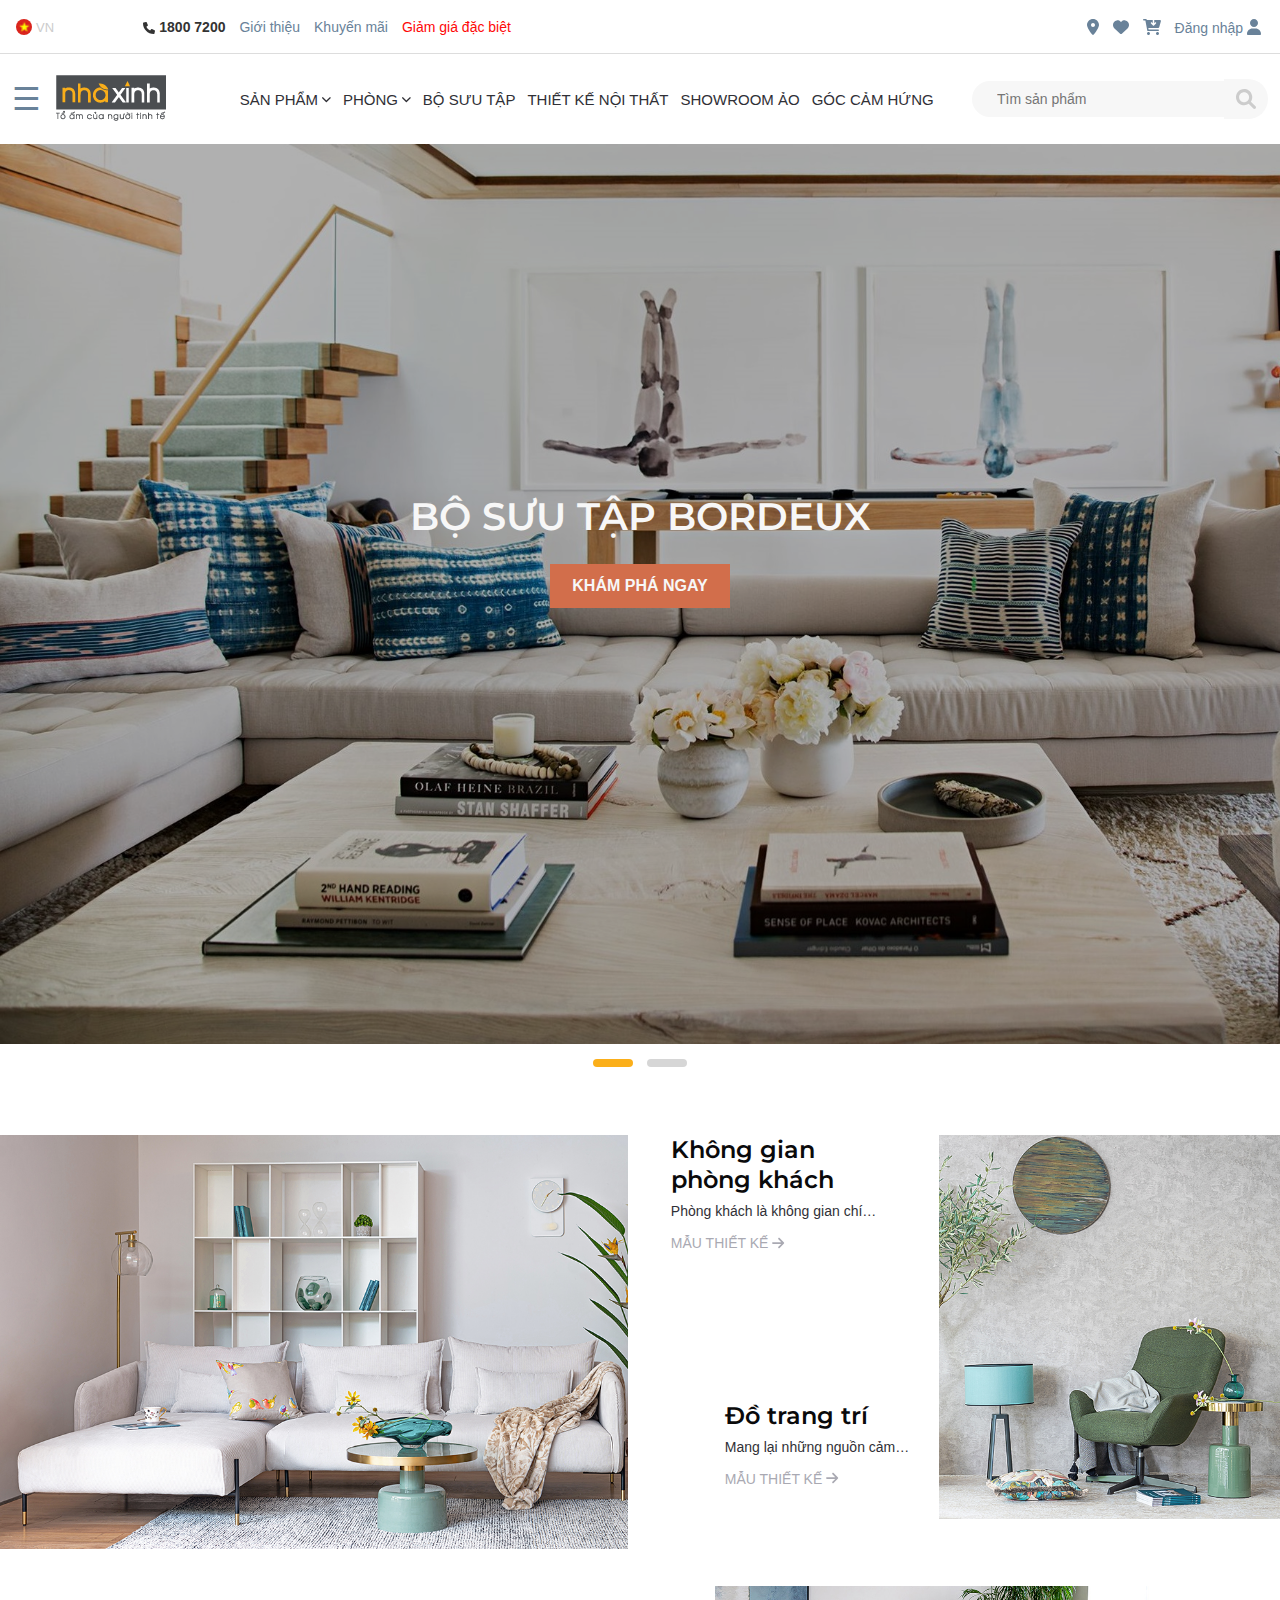
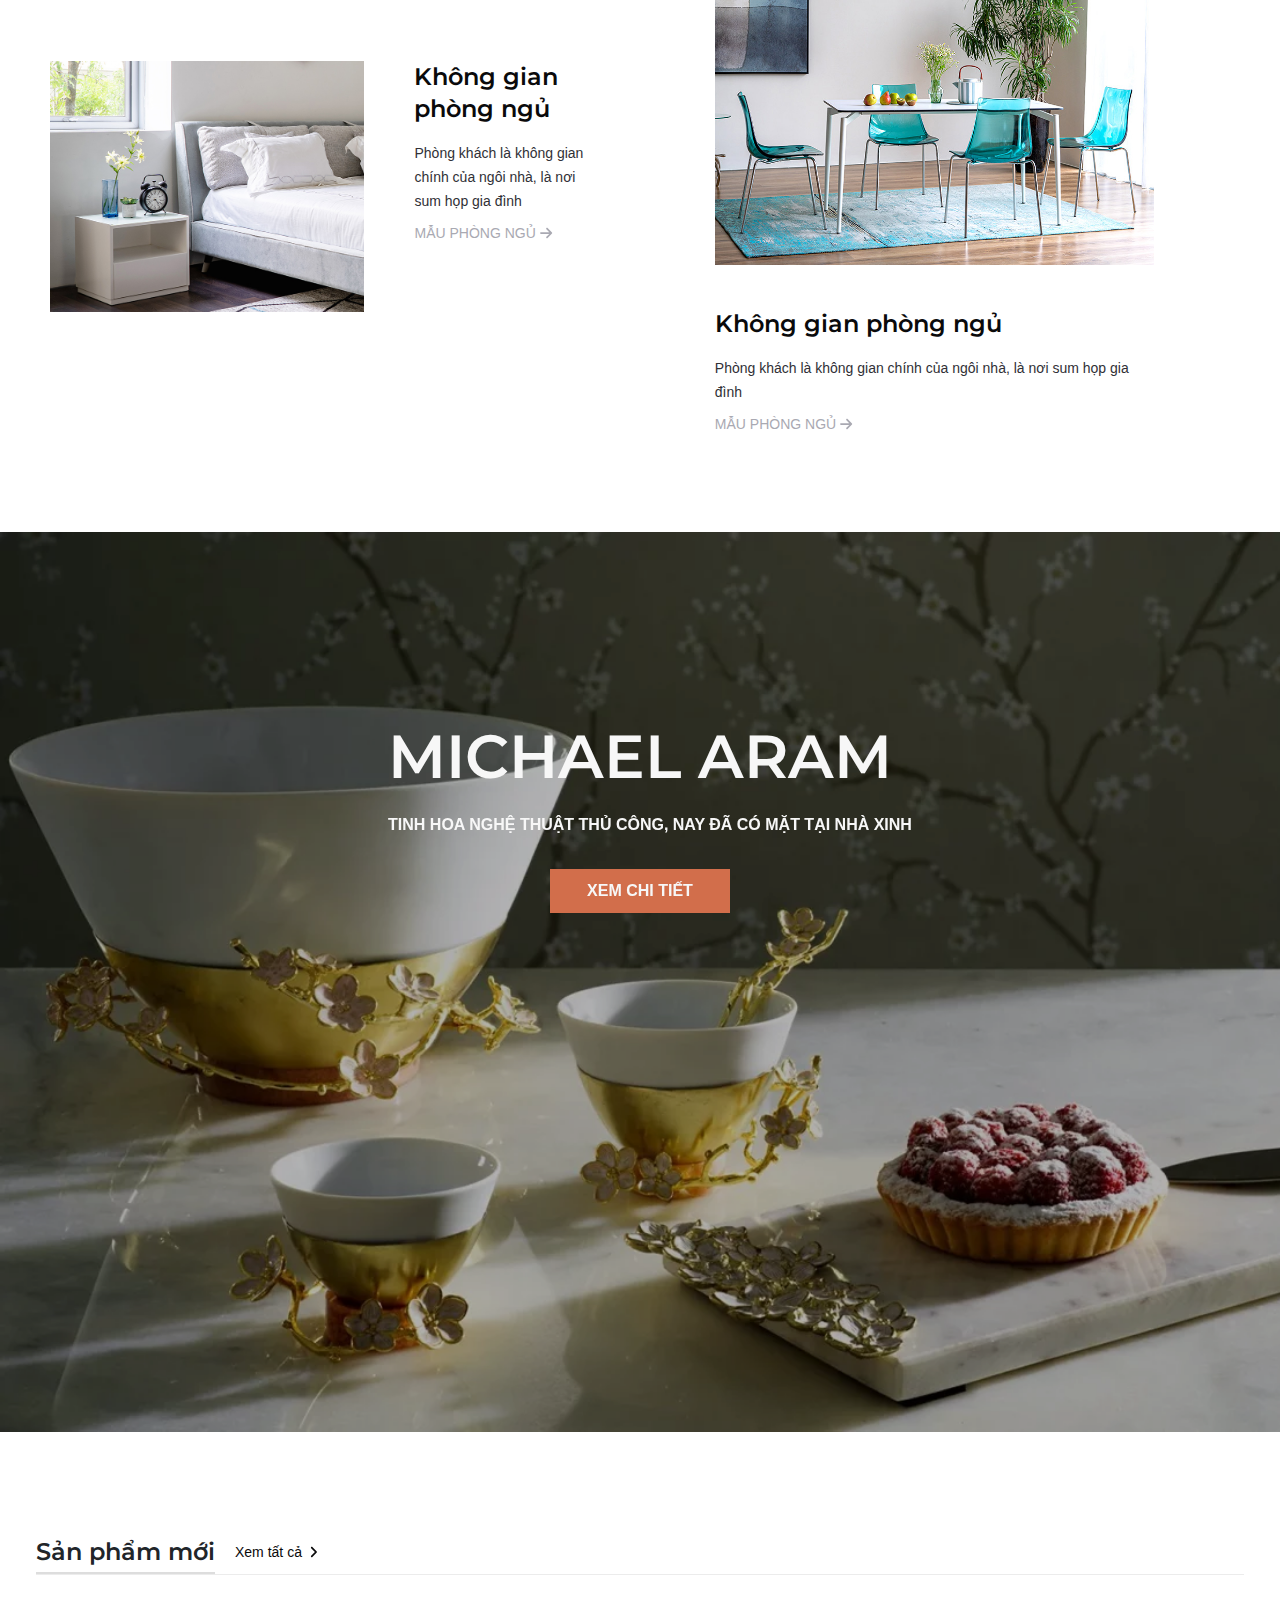
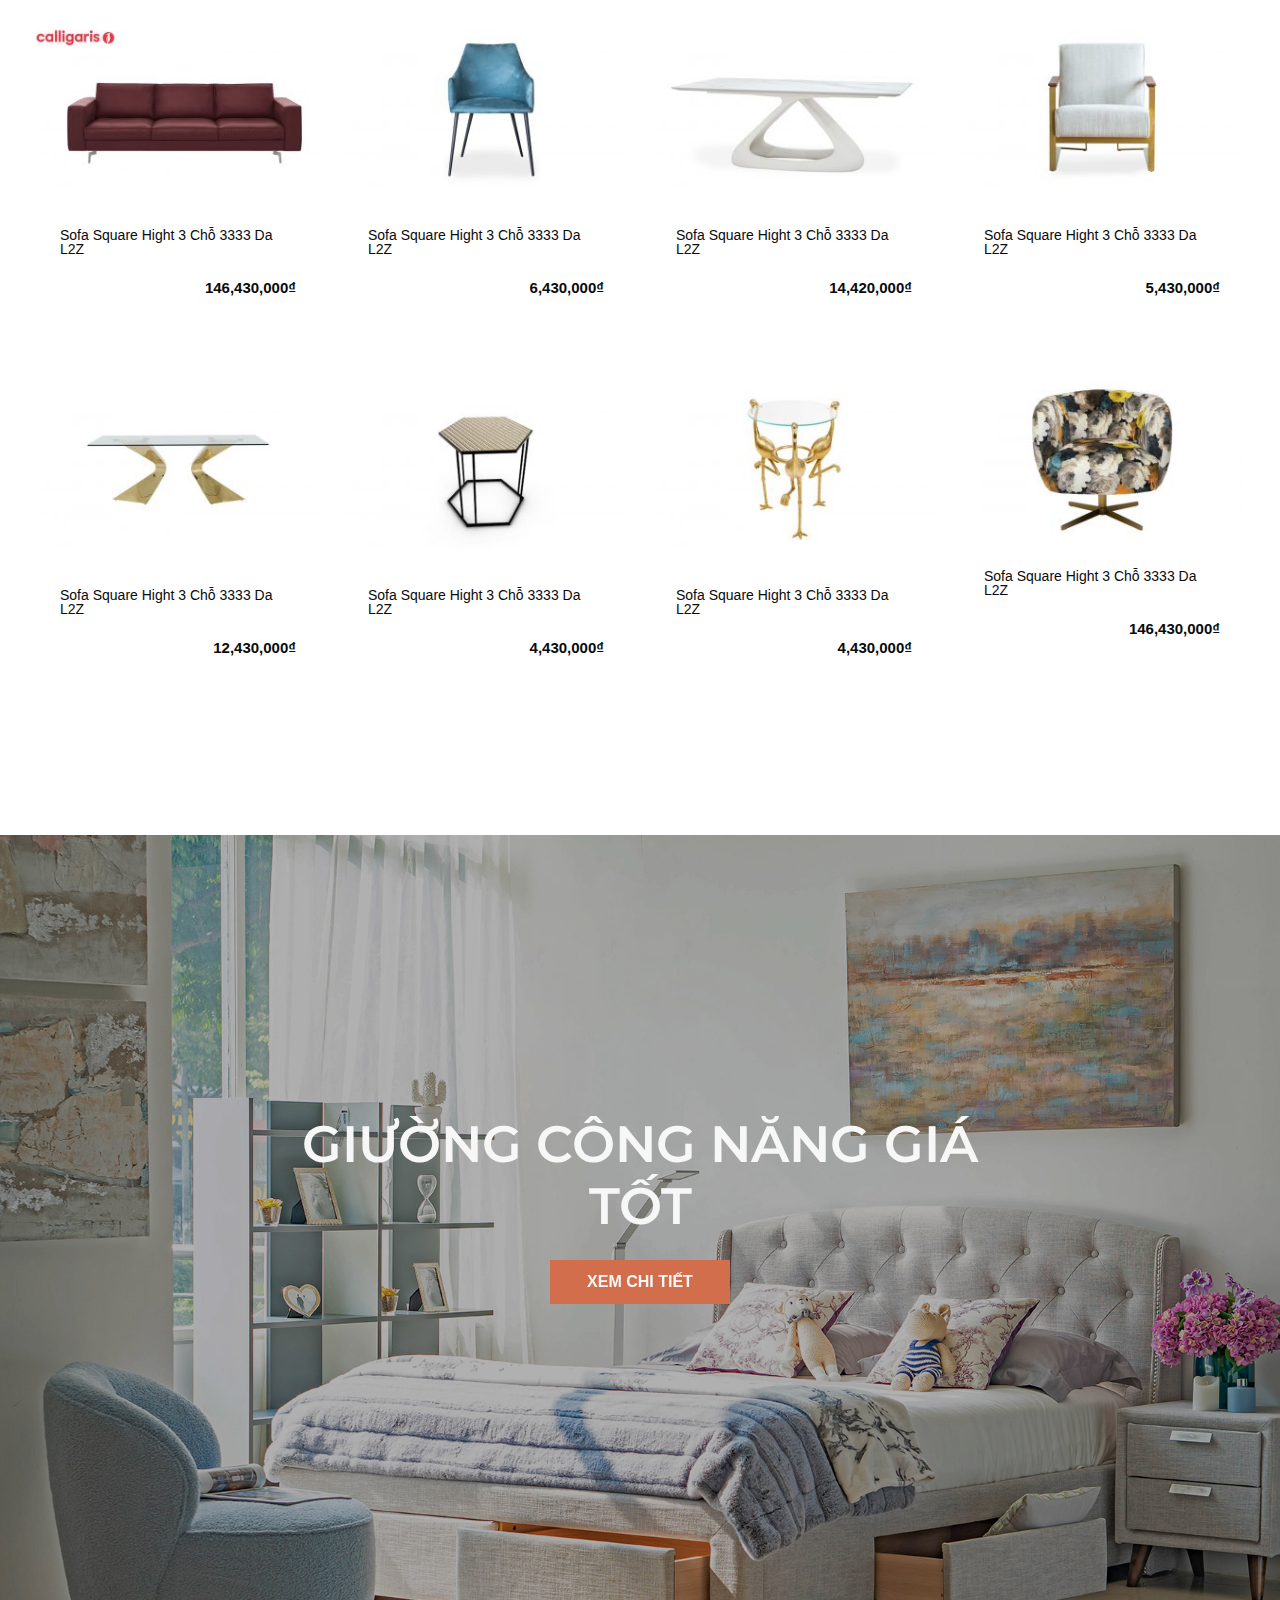
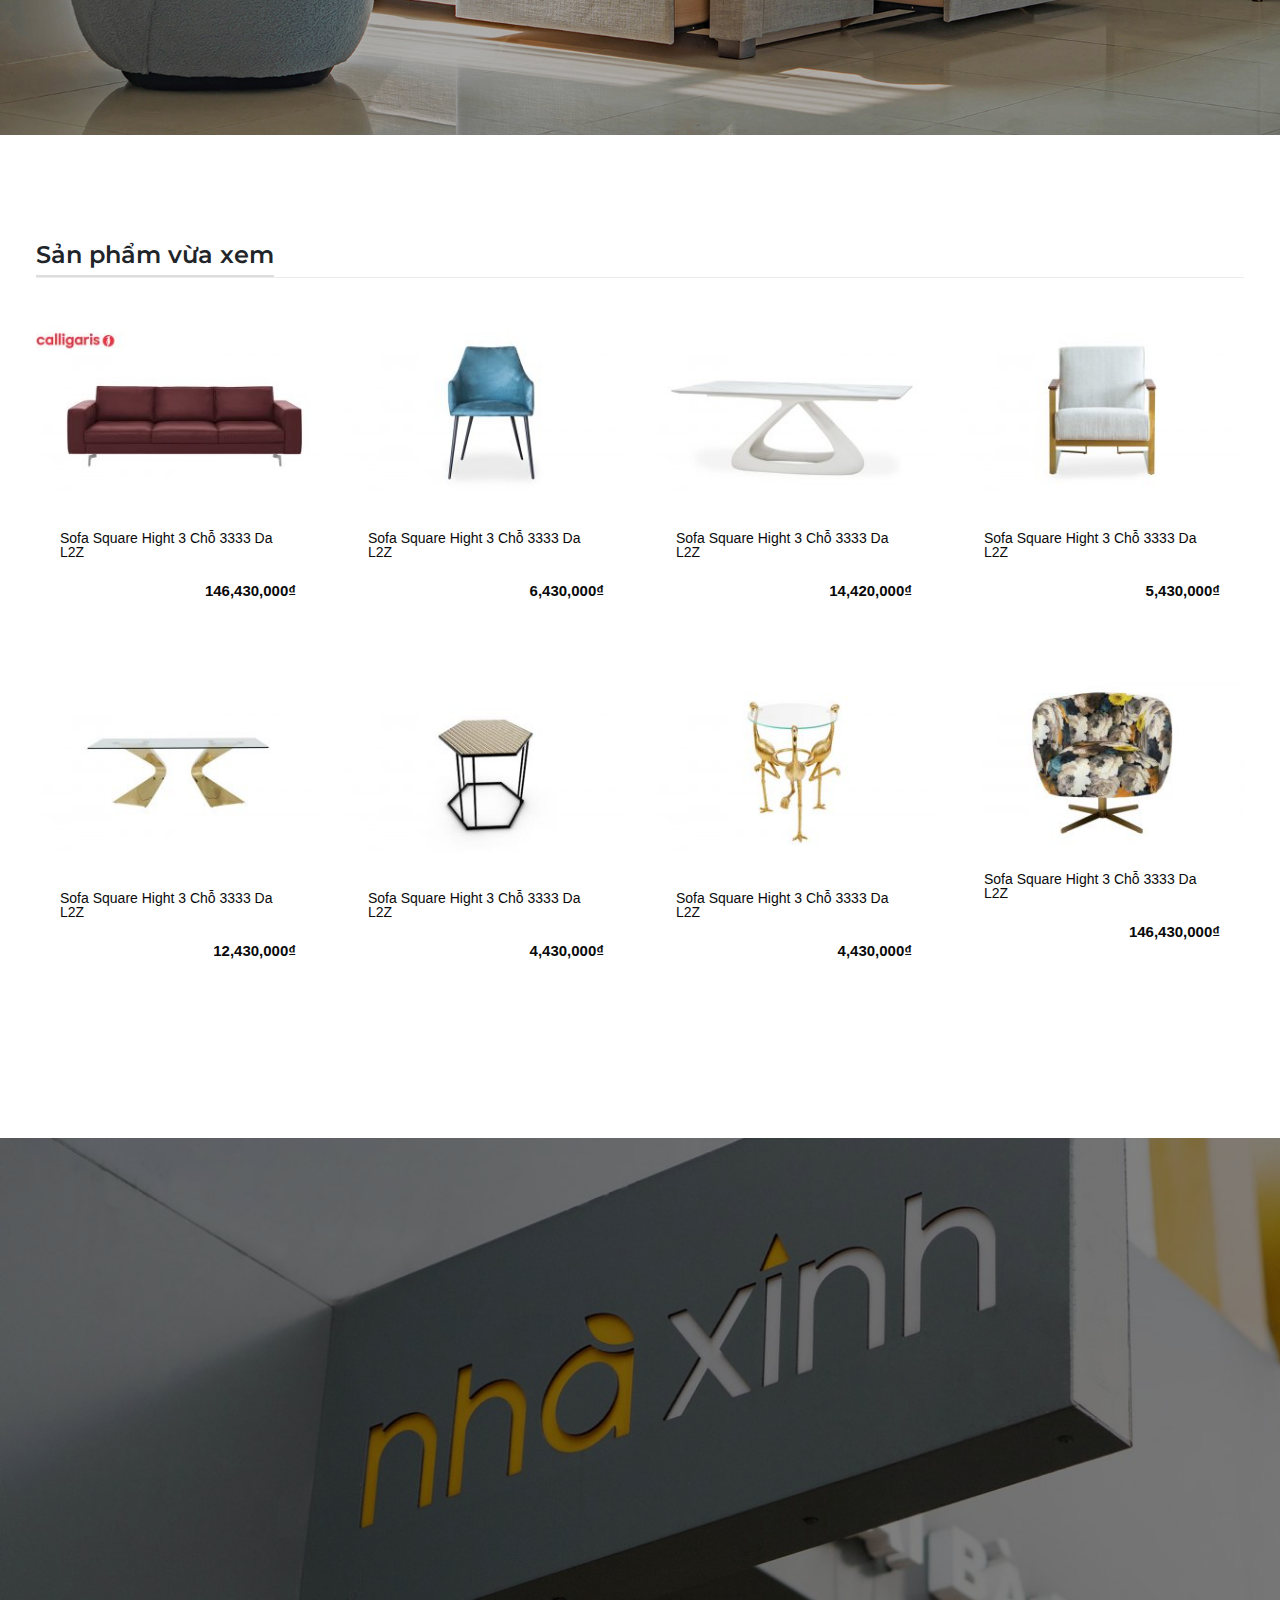
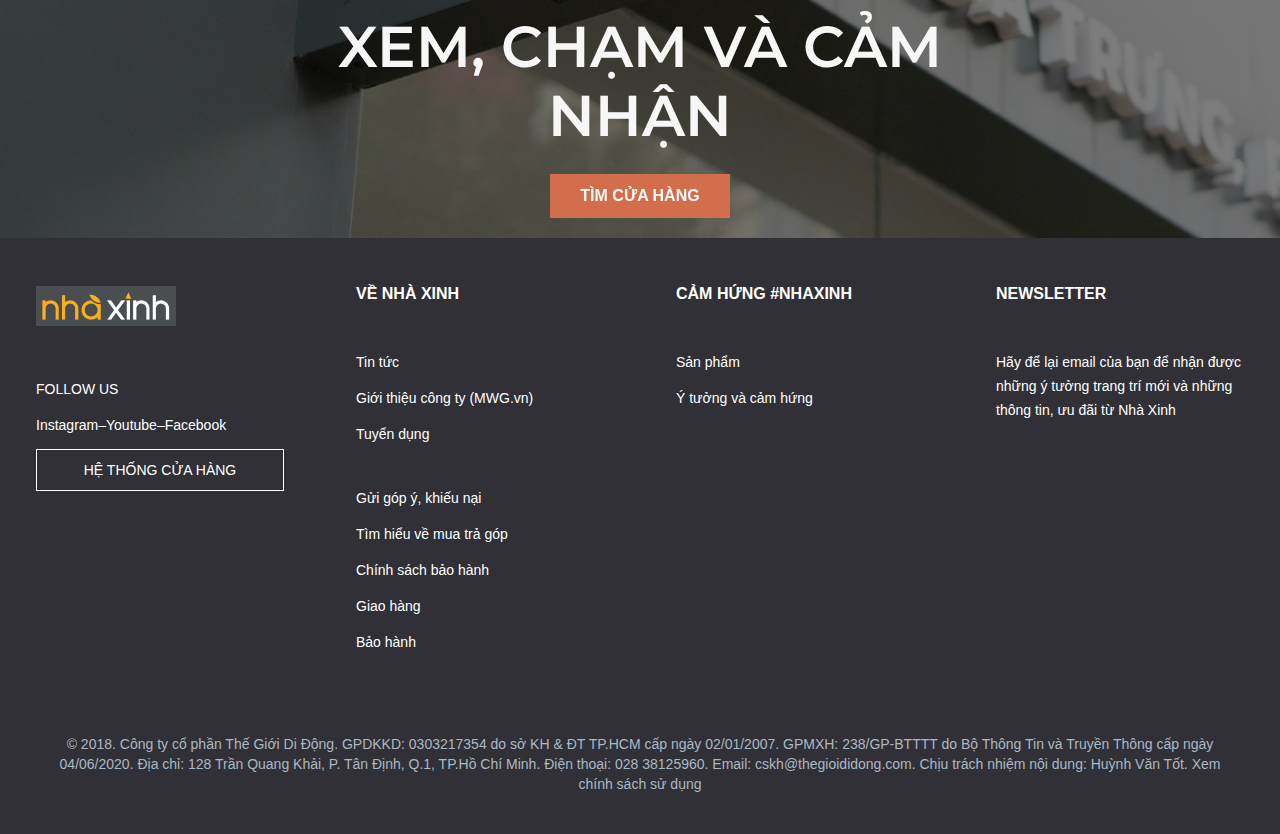
==== commit 44cf529f: "update" ====
--- a/index.html
+++ b/index.html
@@ -6,10 +6,11 @@
     <meta name="viewport" content="width=device-width, initial-scale=1.0" />
     <title>Nội thất Nhà Xinh | Nội thất cao cấp | Đồ gỗ cao cấp</title>
     <link
-    rel="icon"
-    type="image/png"
-    sizes="16x16"
-    href="assets/images/pngtree.jpg"/>
+      rel="icon"
+      type="image/png"
+      sizes="16x16"
+      href="assets/images/pngtree.jpg"
+    />
 
     <!-- bootstrap css core -->
     <link
@@ -116,57 +117,48 @@
                   >×</a
                 >
 
-                <li class="nav-item dropdown">
+                <li class="nav-item dropdown"></li>
 
                 <li class="nav-item dropdown">
                   <a class="nav-link dropdown-toggle" href="#">
                     Sofa và Armchair
                   </a>
                 </li>
-                
-                
+
                 <li class="nav-item dropdown">
-                  <a class="nav-link dropdown-toggle" href="#">
-                    Bàn
-                  </a>
-                </li>
-                
+                  <a class="nav-link dropdown-toggle" href="#"> Bàn </a>
+                </li>
+
                 <li class="nav-item dropdown">
-                  <a class="nav-link dropdown-toggle" href="#">
-                    Ghế 
-                  </a>
-                </li>
-                
+                  <a class="nav-link dropdown-toggle" href="#"> Ghế </a>
+                </li>
+
                 <li class="nav-item dropdown">
-                  <a class="nav-link dropdown-toggle" href="#">
-                    Giường ngủ
-                  </a>
-                </li>
-                
+                  <a class="nav-link dropdown-toggle" href="#"> Giường ngủ </a>
+                </li>
+
                 <li class="nav-item dropdown">
-                  <a class="nav-link dropdown-toggle" href="#">
-                    Tủ và kệ
-                  </a>
-                </li>
-                
+                  <a class="nav-link dropdown-toggle" href="#"> Tủ và kệ </a>
+                </li>
+
                 <li class="nav-item dropdown">
                   <a class="nav-link dropdown-toggle" href="#">
                     Hàng trang trí
                   </a>
                 </li>
-                
+
                 <li class="nav-item dropdown">
-                  <a class="nav-link dropdown-toggle" href="#">
-                    Ngoại thất
-                  </a>
-                </li>
-              </div>
-
-              <button class="openbtn" onclick="openNav()">☰</button>
-
-              <a href="#"
-                ><img src="assets/images/logo-nha-xinh-moi.png" alt=""
-              /></a>
+                  <a class="nav-link dropdown-toggle" href="#"> Ngoại thất </a>
+                </li>
+              </div>
+
+              <div class="wrap-store-logo">
+                <button class="openbtn" onclick="openNav()">☰</button>
+
+                <a href="index.html" class="store-logo"
+                  ><img src="assets/images/logo-nha-xinh-moi.png" alt=""
+                /></a>
+              </div>
 
               <div class="wrap-navbar-right">
                 <ul>
@@ -196,22 +188,244 @@
             <div class="wrap-nav-header">
               <ul class="nav nav-pills">
                 <li class="nav-item dropdown">
-                  <a class="nav-link dropdown-toggle" href="assets/html/living-room.html">
+                  <a
+                    class="nav-link dropdown-toggle product-list-menu"
+                    id="product-list-menu"
+                    href="assets/html/living-room.html"
+                  >
                     SẢN PHẨM
                     <i class="fa-solid fa-chevron-down"></i>
                   </a>
-                  <ul class="dropdown-menu">
-                    <li><a class="dropdown-item" href="#">Link 1</a></li>
-                    <li><a class="dropdown-item" href="#">Link 2</a></li>
-                    <li><a class="dropdown-item" href="#">Link 3</a></li>
-                  </ul>
+
+                  <div class="mega-box-submenu">
+                    <div class="submenu-content container">
+                      <div class="row">
+                        <ul class="mega-links">
+                          <li>
+                            <a href="assets/html/sofa-catagory.html">Sofa</a>
+                          </li>
+
+                          <li>
+                            <a href="assets/html/sofa-catagory.html">Sofa góc</a>
+                          </li>
+
+                          <li>
+                            <a href="assets/html/sofa-catagory.html">Ghế thư dãn</a>
+                          </li>
+
+                          <li>
+                            <a href="assets/html/sofa-catagory.html">Amchair</a>
+                          </li>
+
+                          <li>
+                            <a href="assets/html/sofa-catagory.html">Ghế dài và đôn</a>
+                          </li>
+
+                          <li>
+                            <a href="assets/html/sofa-catagory.html">Bàn bên</a>
+                          </li>
+
+                          <li>
+                            <a href="assets/html/sofa-catagory.html">Bàn nước</a>
+                          </li>
+                        </ul>
+                      </div>
+
+                      <div class="row">
+                        <ul class="mega-links">
+                          <li>
+                            <a href="assets/html/sofa-catagory.html">Bàn ăn</a>
+                          </li>
+
+                          <li>
+                            <a href="assets/html/sofa-catagory.html">Ghế Bar</a>
+                          </li>
+
+                          <li>
+                            <a href="assets/html/sofa-catagory.html">Tủ ly</a>
+                          </li>
+
+                          <li>
+                            <a href="assets/html/sofa-catagory.html">Xe đẩy</a>
+                          </li>
+
+                          <li>
+                            <a href="assets/html/sofa-catagory.html">Tủ bếp</a>
+                          </li>
+
+                          <li>
+                            <a href="assets/html/sofa-catagory.html">Thiết bị bếp</a>
+                          </li>
+                        </ul>
+                      </div>
+
+                      <div class="row">
+                        <ul class="mega-links">
+                          <li>
+                            <a href="assets/html/sofa-catagory.html">Giường ngủ</a>
+                          </li>
+                          <li>
+                            <a href="assets/html/sofa-catagory.html">Bàn đầu giường</a>
+                          </li>
+
+                          <li>
+                            <a href="assets/html/sofa-catagory.html">Bản trang điểm</a>
+                          </li>
+
+                          <li>
+                            <a href="assets/html/sofa-catagory.html">Bản tủ áo</a>
+                          </li>
+
+                          <li>
+                            <a href="assets/html/sofa-catagory.html">Tủ âm tường</a>
+                          </li>
+
+                          <li>
+                            <a href="assets/html/sofa-catagory.html">Tủ nệm</a>
+                          </li>
+                        </ul>
+                      </div>
+
+                      <div class="row">
+                        <ul class="mega-links">
+                          <li>
+                            <a href="assets/html/sofa-catagory.html">Sofa</a>
+                          </li>
+
+                          <li>
+                            <a href="assets/html/sofa-catagory.html">Sofa góc</a>
+                          </li>
+
+                          <li>
+                            <a href="assets/html/sofa-catagory.html">Ghế thư dãn</a>
+                          </li>
+
+                          <li>
+                            <a href="assets/html/sofa-catagory.html">Amchair</a>
+                          </li>
+
+                          <li>
+                            <a href="assets/html/sofa-catagory.html">Ghế dài và đôn</a>
+                          </li>
+
+                          <li>
+                            <a href="assets/html/sofa-catagory.html">Bàn bên</a>
+                          </li>
+
+                          <li>
+                            <a href="assets/html/sofa-catagory.html">Bàn nước</a>
+                          </li>
+                        </ul>
+                      </div>
+
+                      <div class="row">
+                        <ul class="mega-links">
+                          <li>
+                            <a href="assets/html/sofa-catagory.html">Sofa</a>
+                          </li>
+
+                          <li>
+                            <a href="assets/html/sofa-catagory.html">Sofa góc</a>
+                          </li>
+
+                          <li>
+                            <a href="assets/html/sofa-catagory.html">Ghế thư dãn</a>
+                          </li>
+
+                          <li>
+                            <a href="assets/html/sofa-catagory.html">Amchair</a>
+                          </li>
+
+                          <li>
+                            <a href="assets/html/sofa-catagory.html">Ghế dài và đôn</a>
+                          </li>
+
+                          <li>
+                            <a href="assets/html/sofa-catagory.html">Bàn bên</a>
+                          </li>
+
+                          <li>
+                            <a href="assets/html/sofa-catagory.html">Bàn nước</a>
+                          </li>
+                        </ul>
+                      </div>
+
+                      <div class="row">
+                        <ul class="mega-links">
+                          <li>
+                            <a href="assets/html/sofa-catagory.html">Sofa</a>
+                          </li>
+
+                          <li>
+                            <a href="assets/html/sofa-catagory.html">Sofa góc</a>
+                          </li>
+
+                          <li>
+                            <a href="assets/html/sofa-catagory.html">Ghế thư dãn</a>
+                          </li>
+
+                          <li>
+                            <a href="assets/html/sofa-catagory.html">Amchair</a>
+                          </li>
+
+                          <li>
+                            <a href="assets/html/sofa-catagory.html">Ghế dài và đôn</a>
+                          </li>
+
+                          <li>
+                            <a href="assets/html/sofa-catagory.html">Bàn bên</a>
+                          </li>
+
+                          <li>
+                            <a href="assets/html/sofa-catagory.html">Bàn nước</a>
+                          </li>
+                        </ul>
+                      </div>
+
+                      <div class="row">
+                        <img src="assets/images/nha-xinh-phong-khach-hien-dai-poppy.jpg"
+                          alt=""
+                        />
+                      </div>
+                    </div>
+                  </div>
+
                 </li>
 
                 <li class="nav-item dropdown">
-                  <a class="nav-link dropdown-toggle" href="assets/html/living-room.html">
+                  <a
+                    class="nav-link dropdown-toggle"
+                    href="assets/html/living-room.html"
+                  >
                     PHÒNG
                     <i class="fa-solid fa-chevron-down"></i>
                   </a>
+
+                  <ul class="room-submenu">
+                    <li>
+                      <a href="assets/html/living-room.html">Phòng khách</a>
+                    </li>
+                    
+                    <li>
+                      <a href="assets/html/living-room.html">Phòng ăn</a>
+                    </li>
+                    
+                    <li>
+                      <a href="assets/html/living-room.html">Phòng ngủ</a>
+                    </li>
+                    
+                    <li>
+                      <a href="assets/html/living-room.html">Phòng làm việc</a>
+                    </li>
+                    
+                    <li>
+                      <a href="assets/html/living-room.html">Tủ bếp</a>
+                    </li>
+                    
+                    <li>
+                      <a href="assets/html/living-room.html">Hàng trang trí</a>
+                    </li>
+                  </ul>
                   <ul class="dropdown-menu">
                     <li><a class="dropdown-item" href="#">Link 1</a></li>
                     <li><a class="dropdown-item" href="#">Link 2</a></li>
@@ -250,9 +464,13 @@
               </button>
             </div>
           </div>
+
+          <!-- <a href="#" id="product-list-menu">product-list-menu</a> -->
+
         </div>
       </div>
     </div>
+
     <!-- header-main.End -->
 
     <!-- Banner.Start -->
@@ -434,7 +652,7 @@
         <div class="row">
           <div class="col-12 col-sm-4 col-md-3">
             <div class="wrap-product">
-              <a href="#">
+              <a href="assets/html/product-detail.html">
                 <img
                   src="assets/images/sofa-square-2.jpg"
                   class="product-img"
@@ -453,7 +671,7 @@
 
           <div class="col-12 col-sm-4 col-md-3">
             <div class="wrap-product">
-              <a href="#">
+              <a href="assets/html/product-detail.html">
                 <img
                   src="assets/images/ghe-an-peak-mau-xanh-1.jpg"
                   class="product-img"
@@ -472,7 +690,7 @@
 
           <div class="col-12 col-sm-4 col-md-3">
             <div class="wrap-product">
-              <a href="#">
+              <a href="assets/html/product-detail.html">
                 <img
                   src="assets/images/ban-an-peak-van-may-hien-dai-ceramic-1.jpg"
                   class="product-img"
@@ -491,7 +709,7 @@
 
           <div class="col-12 col-sm-4 col-md-3">
             <div class="wrap-product">
-              <a href="#">
+              <a href="assets/html/product-detail.html">
                 <img
                   src="assets/images/armchair-osaka-1.jpg"
                   class="product-img"
@@ -510,7 +728,7 @@
 
           <div class="col-12 col-sm-4 col-md-3">
             <div class="wrap-product">
-              <a href="#">
+              <a href="assets/html/product-detail.html">
                 <img
                   src="assets/images/CONSOLE-TABLE-1jpg.jpg"
                   class="product-img"
@@ -529,7 +747,7 @@
 
           <div class="col-12 col-sm-4 col-md-3">
             <div class="wrap-product">
-              <a href="#">
+              <a href="assets/html/product-detail.html">
                 <img
                   src="assets/images/BAN-BEN-RENEE-EP-1.jpg"
                   class="product-img"
@@ -548,7 +766,7 @@
 
           <div class="col-12 col-sm-4 col-md-3">
             <div class="wrap-product">
-              <a href="#">
+              <a href="assets/html/product-detail.html">
                 <img
                   src="assets/images/BAN-BEN-FLAMINGO-1.jpg"
                   class="product-img"
@@ -567,7 +785,7 @@
 
           <div class="col-12 col-sm-4 col-md-3">
             <div class="wrap-product">
-              <a href="#">
+              <a href="assets/html/product-detail.html">
                 <img
                   src="assets/images/ARMCHAIR-PEONY-FLOWER-1.jpg"
                   class="product-img"
@@ -595,7 +813,7 @@
           <div class="box-promo-title">
             <h1>Giường công năng giá tốt</h1>
 
-            <a href="#">Xem chi tiết</a>
+            <a href="assets/html/product-detail.html">Xem chi tiết</a>
           </div>
         </div>
       </div>
@@ -612,7 +830,7 @@
         <div class="row">
           <div class="col-12 col-sm-4 col-md-3">
             <div class="wrap-product">
-              <a href="#">
+              <a href="assets/html/product-detail.html">
                 <img
                   src="assets/images/sofa-square-2.jpg"
                   class="product-img"
@@ -631,7 +849,7 @@
 
           <div class="col-12 col-sm-4 col-md-3">
             <div class="wrap-product">
-              <a href="#">
+              <a href="assets/html/product-detail.html">
                 <img
                   src="assets/images/ghe-an-peak-mau-xanh-1.jpg"
                   class="product-img"
@@ -650,7 +868,7 @@
 
           <div class="col-12 col-sm-4 col-md-3">
             <div class="wrap-product">
-              <a href="#">
+              <a href="assets/html/product-detail.html">
                 <img
                   src="assets/images/ban-an-peak-van-may-hien-dai-ceramic-1.jpg"
                   class="product-img"
@@ -669,7 +887,7 @@
 
           <div class="col-12 col-sm-4 col-md-3">
             <div class="wrap-product">
-              <a href="#">
+              <a href="assets/html/product-detail.html">
                 <img
                   src="assets/images/armchair-osaka-1.jpg"
                   class="product-img"
@@ -688,7 +906,7 @@
 
           <div class="col-12 col-sm-4 col-md-3">
             <div class="wrap-product">
-              <a href="#">
+              <a href="assets/html/product-detail.html">
                 <img
                   src="assets/images/CONSOLE-TABLE-1jpg.jpg"
                   class="product-img"
@@ -707,7 +925,7 @@
 
           <div class="col-12 col-sm-4 col-md-3">
             <div class="wrap-product">
-              <a href="#">
+              <a href="assets/html/product-detail.html">
                 <img
                   src="assets/images/BAN-BEN-RENEE-EP-1.jpg"
                   class="product-img"
@@ -726,7 +944,7 @@
 
           <div class="col-12 col-sm-4 col-md-3">
             <div class="wrap-product">
-              <a href="#">
+              <a href="assets/html/product-detail.html">
                 <img
                   src="assets/images/BAN-BEN-FLAMINGO-1.jpg"
                   class="product-img"
@@ -745,7 +963,7 @@
 
           <div class="col-12 col-sm-4 col-md-3">
             <div class="wrap-product">
-              <a href="#">
+              <a href="assets/html/product-detail.html">
                 <img
                   src="assets/images/ARMCHAIR-PEONY-FLOWER-1.jpg"
                   class="product-img"
--- a/assets/css/style.css
+++ b/assets/css/style.css
@@ -167,6 +167,11 @@
     align-items: center;
 }
 
+.header-main .container .row{
+    position: relative;
+
+}
+
 .header-main .wrap-menu-header{
     height: 90px;
     display: flex;
@@ -181,14 +186,15 @@
     justify-content: center;
 }
 
+
 .wrap-menu-header .wrap-navbar-right ul li{
     display: none;
 }
 
 /* Header-main wrap-menu-header ./Start */
-.header-main .wrap-menu-header a{
+/* .header-main .wrap-menu-header a{
     margin:0 20px;
-}
+} */
 
 .sidebar {
     height: 100%;
@@ -205,8 +211,8 @@
   }
 
   .sidebar a {
-    padding: 8px 8px 8px 32px;
-    font-size: 20px;
+    padding: 8px 8px 8px 16px;
+    font-size: 18px;
     color: white;
     display: block;
     transition: 0.3s;
@@ -219,7 +225,7 @@
   .sidebar .closebtn {
     position: absolute;
     top: 0;
-    right: 25px;
+    right: 0;
     font-size: 36px;
     margin-left: 50px;
   } 
@@ -232,11 +238,66 @@
     padding: 0px;
     border: none;
   }
+
+ .show-list-1 , .show-list-2 ,.show-list-3 ,
+ .show-list-4 , .show-list-5, .show-list-6 , .show-list-7{
+      display: none;
+  }
+
+  .show-list-1-show{
+      display: block;
+  }
+
+   .hide-class{
+       display: none;
+   }
+
+  .sidebar .nav-link{
+      color: white;
+  }
+
+  .sidebar li{
+      position: static;
+  }
+  .sidebar li a{
+      position: relative;
+  }
+  
+  .sidebar .dropdown-toggle::after {
+      display: none;
+  }
+
+  .sidebar .svg-inline--fa {
+    position: absolute;
+    right: 24px;
+    bottom: 12px;
+    font-size: 16px;
+    /* transform: translateY(-50%) rotate(-180deg); */
+
+  }
+
+  .sidebar ul li a{
+      padding-left: 60px;
+
+      font-size: 16px;
+  }
+
+  .sidebar a:hover{
+      color: #dd9933;
+  }
+
+  /* .sidebar li a:hover .sidebar .svg-inline--fa{
+    transform: translateY(-50%) rotate(-180deg);
+   } */
   
   #main {
     transition: margin-left .5s;
     padding: 16px;
   }
+
+  .wrap-store-logo{
+      display: flex;
+  }
   
 /* Header-main wrap-menu-header ./End */
 
@@ -246,6 +307,7 @@
 .wrap-nav-header ul li{
     margin:0 6px;
 } 
+
 .wrap-nav-header ul li a{
     font-size: 15px;
     padding: 0px;
@@ -297,6 +359,96 @@
 /* Header-main nav ./End */
 
 /* Header-main./End */
+
+.header-main ul li{
+    position: static;
+}
+
+.mega-box-submenu{
+    position: absolute;
+
+    top: 80px;
+    left: 0;
+
+    width: 100%;
+    z-index: 9;
+
+}   
+
+.header-main ul li:first-child:hover{
+    transition-duration: 2s;
+}
+
+.submenu-content {
+    padding: 25px 16px;
+    display: flex;
+    width: 100%;
+    justify-content: space-between;
+    background-color: white;
+}
+
+.submenu-content .row{
+    width: calc(12.5% - 16px);
+}
+
+.submenu-content .row:last-child{
+    width: calc(25% - 16px);
+}
+
+.submenu-content .row img{
+    width: 100%;
+    height: auto;
+    
+    object-fit: cover;    
+}
+
+.submenu-content ul li a{
+    font-size: 18px;
+    line-height: 28px;
+
+    padding: 6px 0;
+
+    color: #7777a0;
+    display: block;
+}
+
+.wrap-nav-header .room-submenu{
+    background-color: white;
+
+    position: absolute;
+    top: 90px;
+    line-height: 45px;
+
+    width: 180px;
+
+    z-index: 9;
+}
+
+.wrap-nav-header .room-submenu li a{
+    font-size: 18px;
+    line-height: 28px;
+
+    padding:10px 20px;
+}
+
+.header-main ul li:first-child:hover .mega-box-submenu,
+.header-main ul li:nth-child(2):hover  .room-submenu{
+    opacity: 1;
+    visibility: visible
+    
+}
+
+
+.header-main ul li:first-child:not(:hover) .mega-box-submenu
+,.header-main ul li:nth-child(2):not(:hover)  .room-submenu
+{
+    opacity: 0;
+    visibility: hidden;
+    transition-duration: 0.7s;
+    
+}
+
+
 /* #endregion */
 
 /* #region Banner.Start */
@@ -839,24 +991,36 @@
 .living-menu-title{
     font-size: 15px;
     line-height: 24px;
-    margin: 28px;
-    display: flex;
-    font-weight: bold;
+    
+    display: flex;
+    font-weight: bold;
+
+    padding: 0 20px;
+
+    border-left: 3px solid #fbaf1a;
 }
 
 .living-menu-items{
     margin: 24px;
-    width: 100%;
 }
 
 .living-menu-items ul li{
     padding: 4px;
 }
 
+.living-menu-items ul li:nth-child(3),
+.living-menu-items ul li:nth-child(7){
+    border-bottom: 1px solid #ddd;
+}
+
 .living-menu-items ul li a{
-    margin: 24px 0 24px 0px;
+    margin: 24px 3px;
     font-size: 15px;
     line-height: 24px;
+}
+
+.living-menu-items ul li a:hover{
+    color: #dd9933;
 }
 
 .wrap-room-type{
@@ -892,10 +1056,23 @@
     font-size: 14px;
 }
 
-.room-type a button{
+.room-type .description-view{
     padding: 4px 8px;
     line-height: 24px;
     margin:0 12px 20px 12px;
+
+    border: 1px solid black;
+    background-color: white;
+    color: black;
+
+    display: block;
+    width: 120px;
+    text-align: center;
+}
+
+.room-type .description-view:hover{
+    background-color: black;
+    color: white;
 }
 
 /* #endregion */
@@ -1245,6 +1422,7 @@
     width: 46.5%;
     padding:12px 8px;
     text-transform: uppercase;
+    line-height: 28px;
 }
 
 .more-purchase{
--- a/assets/css/index-responsive.css
+++ b/assets/css/index-responsive.css
@@ -176,7 +176,7 @@
     }
     
     .header-main .wrap-menu-header a{
-        margin:0 0 0 100px;
+        margin:0 0 0 0px;
     }
 
     .wrap-menu-header .wrap-navbar-right ul li a{
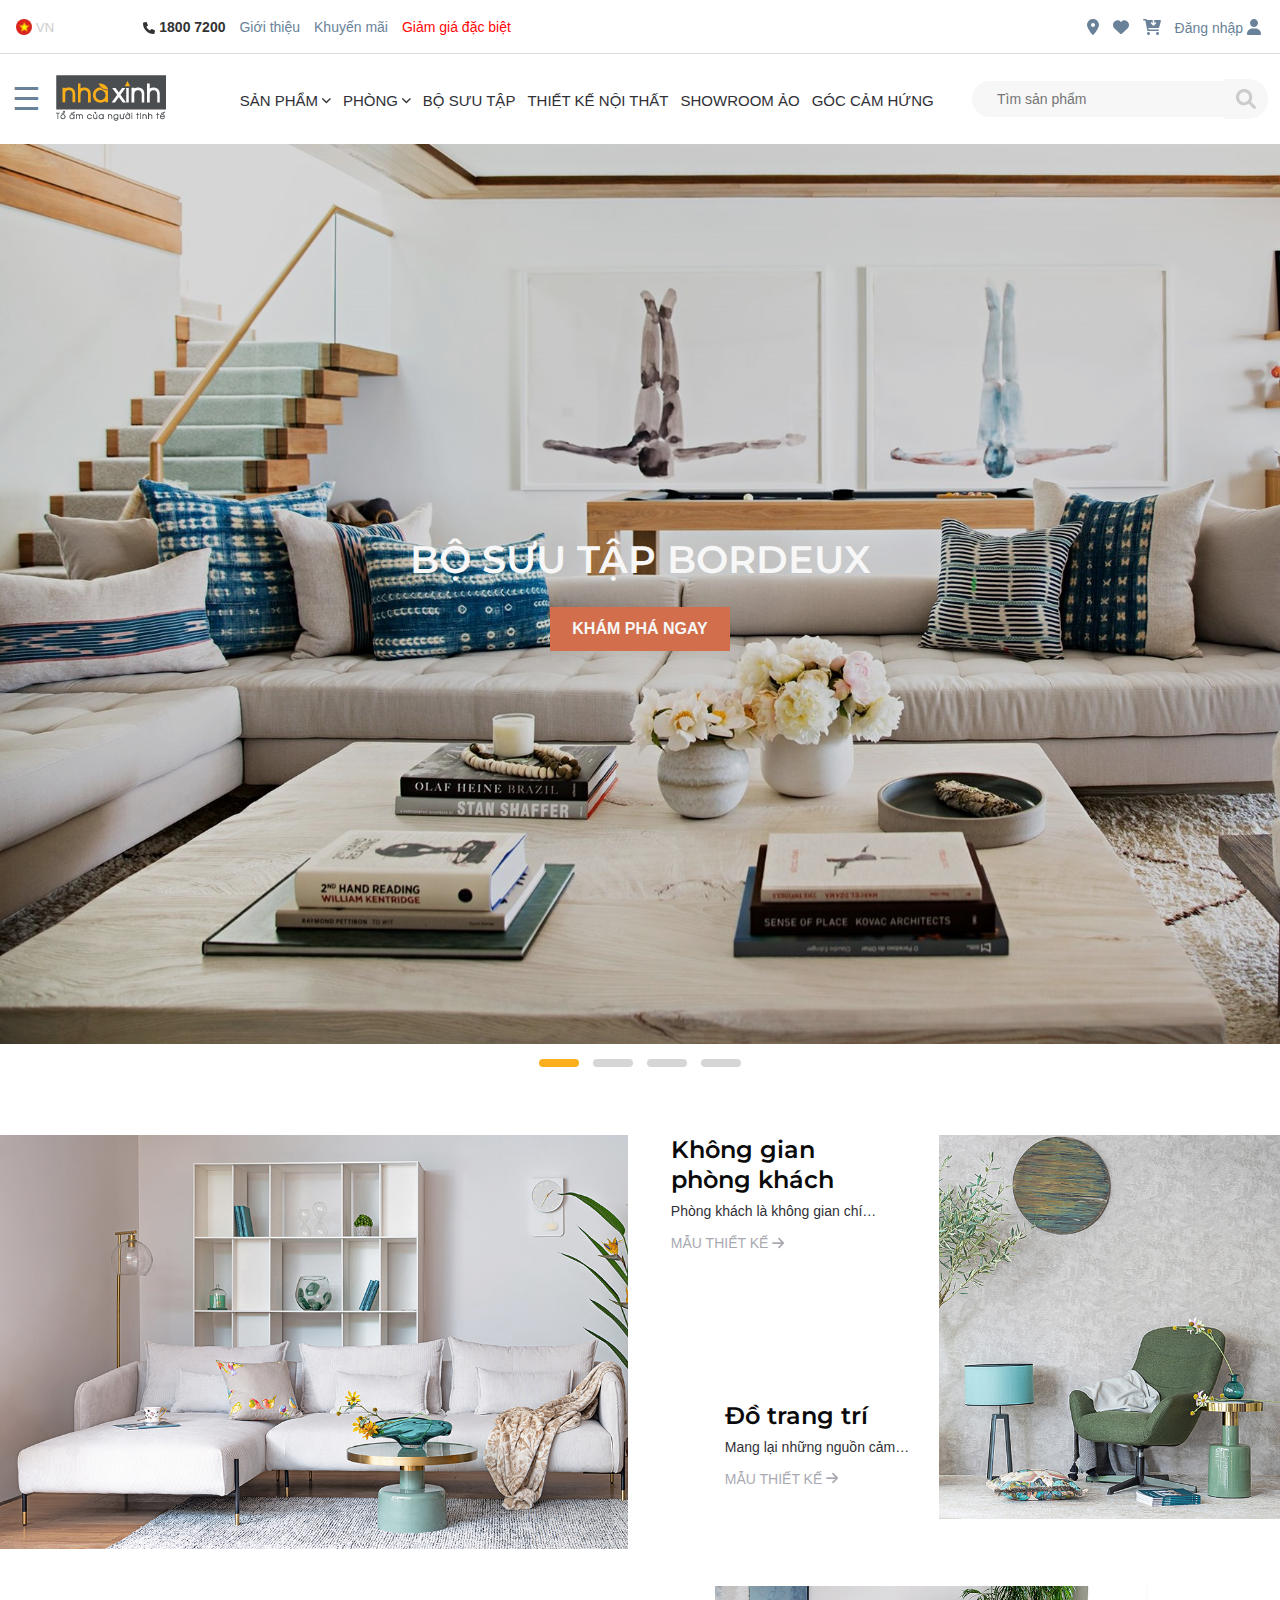
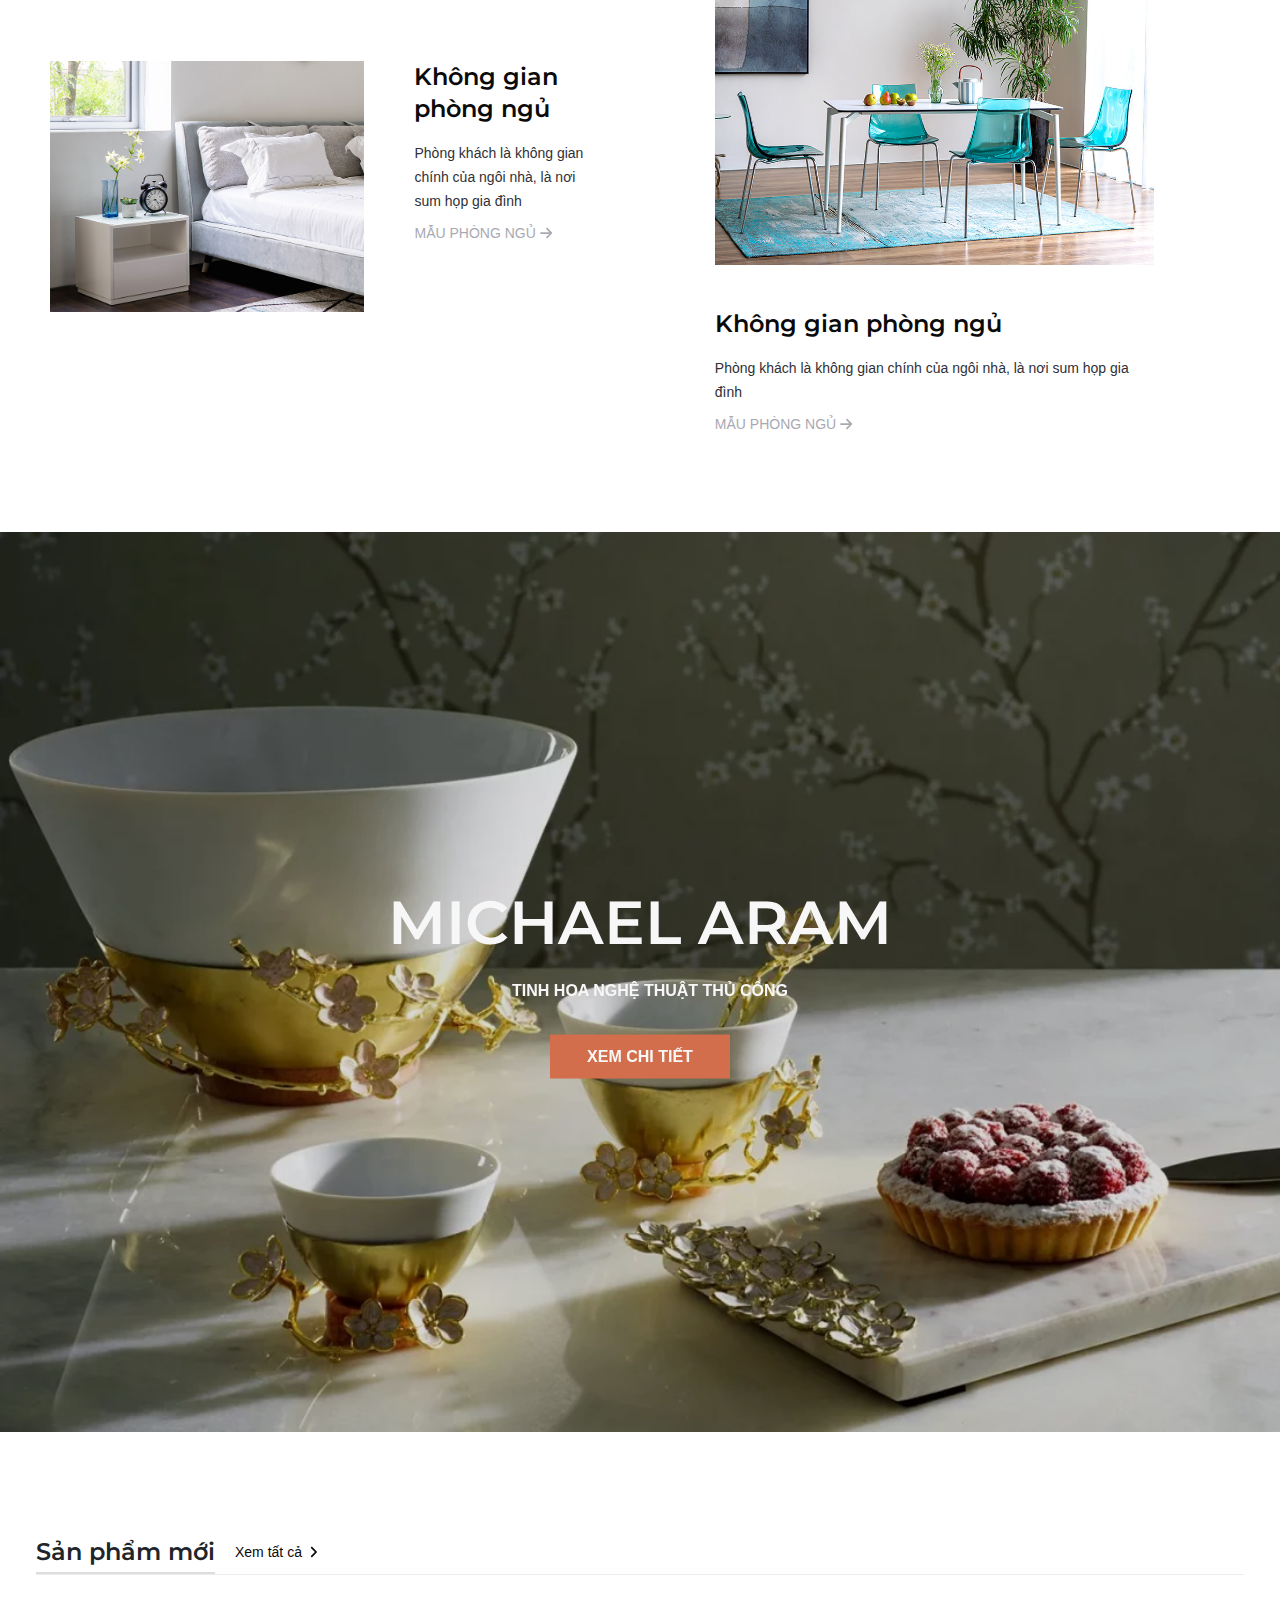
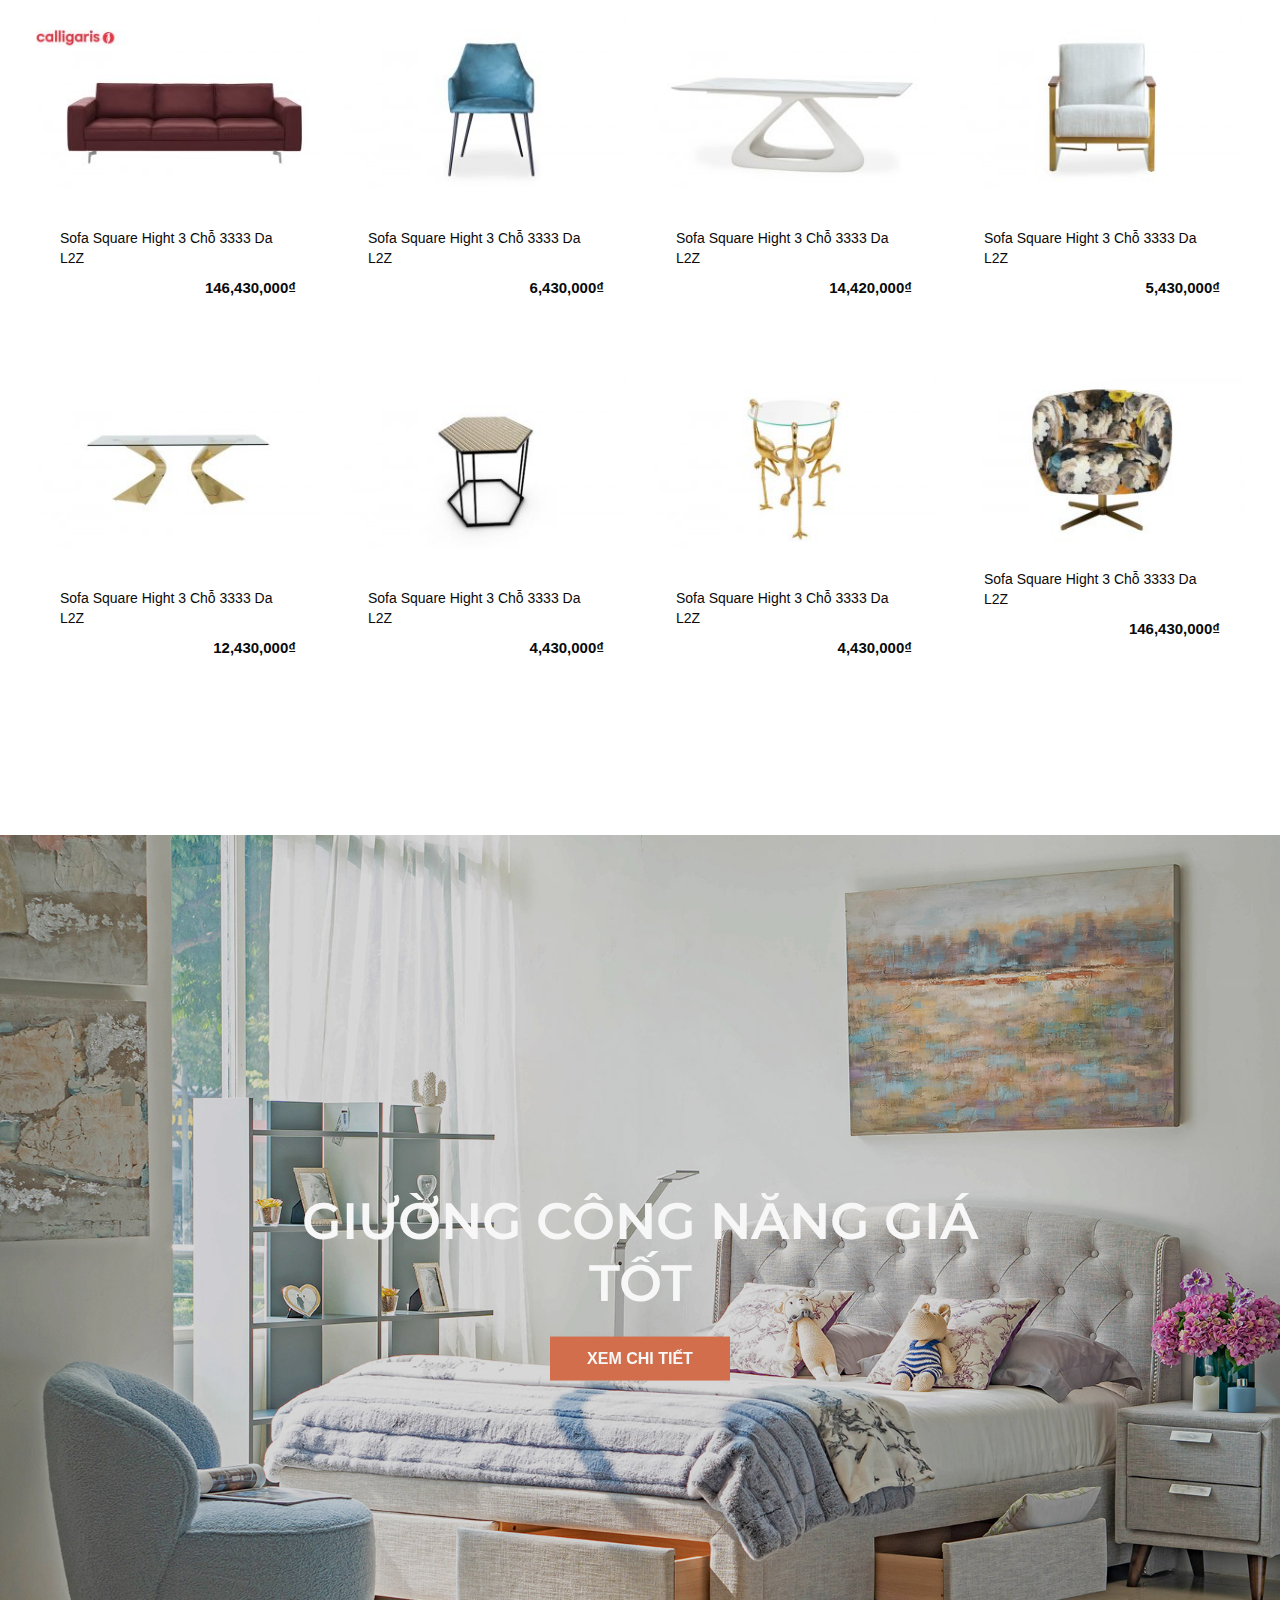
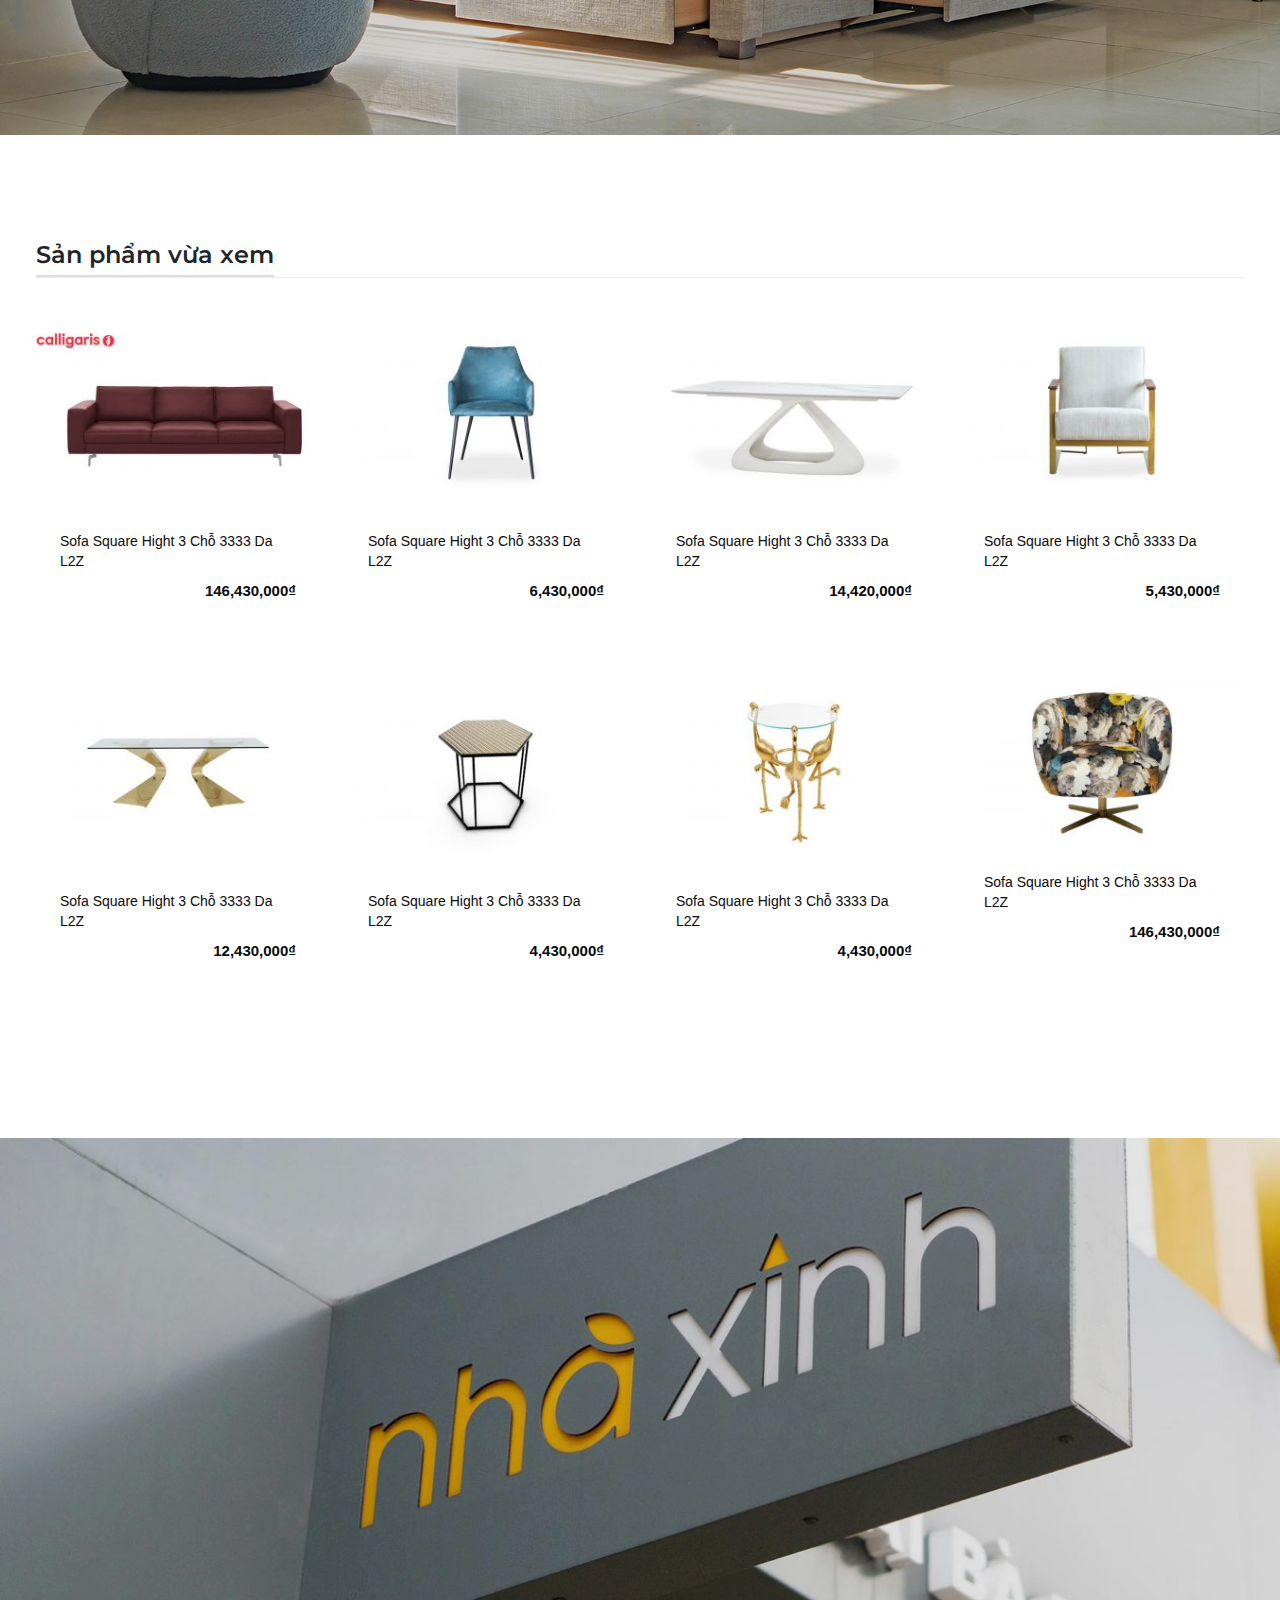
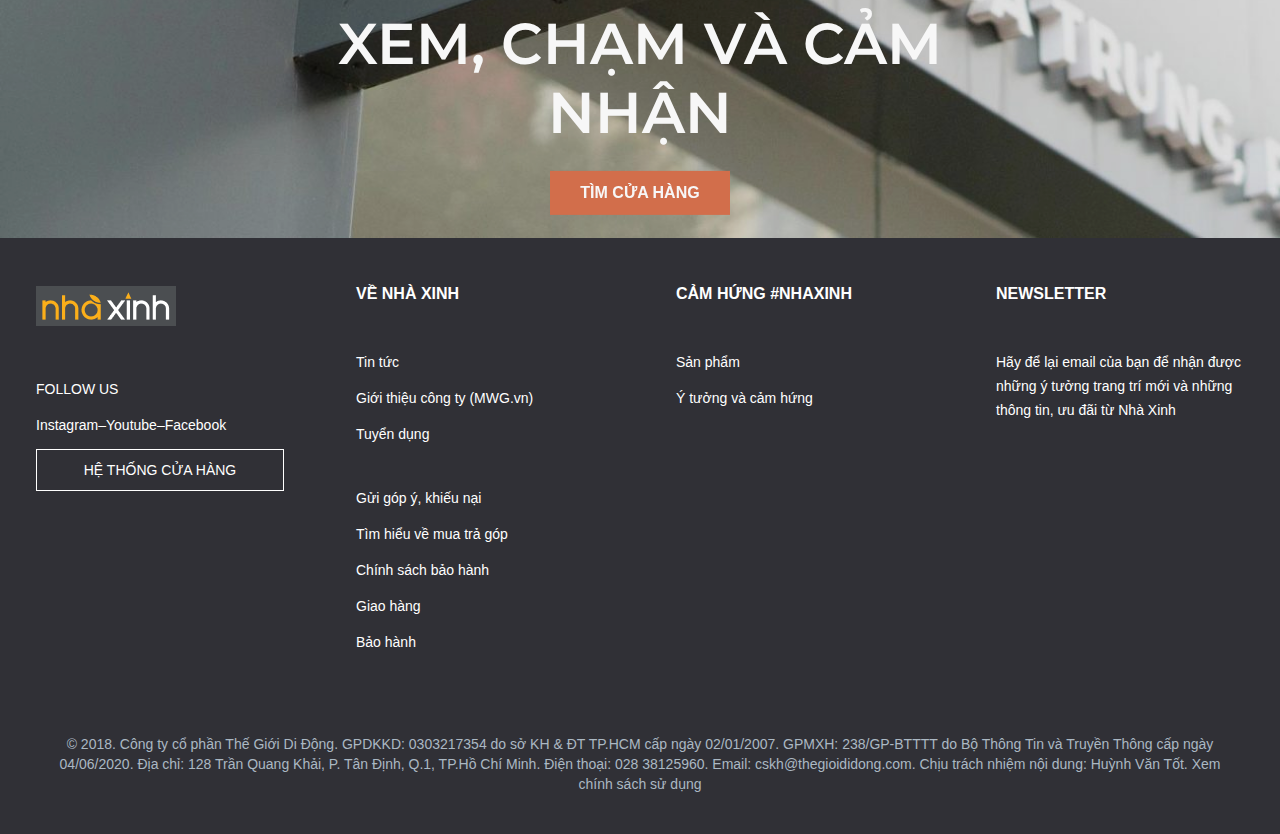
==== commit 51b1c03a: "update" ====
--- a/index.html
+++ b/index.html
@@ -120,36 +120,103 @@
                 <li class="nav-item dropdown"></li>
 
                 <li class="nav-item dropdown">
-                  <a class="nav-link dropdown-toggle" href="#">
+                  <a class="nav-link dropdown-toggle show-item-1" href="#">
                     Sofa và Armchair
-                  </a>
+                    <i class="fa-solid fa-chevron-down"></i>
+                  </a>
+
+                  <ul class="show-list-1">
+                    <li><a href="assets/html/sofa-catagory.html">Sofa</a></li>
+                    <li><a href="assets/html/sofa-catagory.html">Sofa góc</a></li>
+                    <li><a href="assets/html/sofa-catagory.html">Amchair</a></li>
+                    <li><a href="assets/html/sofa-catagory.html">Ghế dài & đôn</a></li>
+                    <li><a href="assets/html/sofa-catagory.html">Ghế thư dãn</a></li>
+                  </ul>
                 </li>
 
                 <li class="nav-item dropdown">
-                  <a class="nav-link dropdown-toggle" href="#"> Bàn </a>
+                  <a class="nav-link dropdown-toggle  show-item-2" href="#"> 
+                    Bàn <i class="fa-solid fa-chevron-down"></i>
+                  </a>
+                  
+                  <ul class="show-list-2">
+                    <li><a href="assets/html/sofa-catagory.html">Sofa</a></li>
+                    <li><a href="assets/html/sofa-catagory.html">Sofa góc</a></li>
+                    <li><a href="assets/html/sofa-catagory.html">Amchair</a></li>
+                    <li><a href="assets/html/sofa-catagory.html">Ghế dài & đôn</a></li>
+                    <li><a href="assets/html/sofa-catagory.html">Ghế thư dãn</a></li>
+                  </ul>
                 </li>
 
                 <li class="nav-item dropdown">
-                  <a class="nav-link dropdown-toggle" href="#"> Ghế </a>
+                  <a class="nav-link dropdown-toggle  show-item-3" href="#"> 
+                    Ghế <i class="fa-solid fa-chevron-down"></i>
+                  </a>
+                  
+                  <ul class="show-list-3">
+                    <li><a href="assets/html/sofa-catagory.html">Sofa</a></li>
+                    <li><a href="assets/html/sofa-catagory.html">Sofa góc</a></li>
+                    <li><a href="assets/html/sofa-catagory.html">Amchair</a></li>
+                    <li><a href="assets/html/sofa-catagory.html">Ghế dài & đôn</a></li>
+                    <li><a href="assets/html/sofa-catagory.html">Ghế thư dãn</a></li>
+                  </ul>
                 </li>
 
                 <li class="nav-item dropdown">
-                  <a class="nav-link dropdown-toggle" href="#"> Giường ngủ </a>
+                  <a class="nav-link dropdown-toggle show-item-4" href="#">
+                    Giường ngủ <i class="fa-solid fa-chevron-down"></i>
+                  </a>
+                  
+                  <ul class="show-list-4">
+                    <li><a href="assets/html/sofa-catagory.html">Sofa</a></li>
+                    <li><a href="assets/html/sofa-catagory.html">Sofa góc</a></li>
+                    <li><a href="assets/html/sofa-catagory.html">Amchair</a></li>
+                    <li><a href="assets/html/sofa-catagory.html">Ghế dài & đôn</a></li>
+                    <li><a href="assets/html/sofa-catagory.html">Ghế thư dãn</a></li>
+                  </ul>
                 </li>
 
                 <li class="nav-item dropdown">
-                  <a class="nav-link dropdown-toggle" href="#"> Tủ và kệ </a>
+                  <a class="nav-link dropdown-toggle show-item-5" href="#">
+                    Tủ và kệ <i class="fa-solid fa-chevron-down"></i>
+                  </a>
+                  
+                  <ul class="show-list-5">
+                    <li><a href="assets/html/sofa-catagory.html">Sofa</a></li>
+                    <li><a href="assets/html/sofa-catagory.html">Sofa góc</a></li>
+                    <li><a href="assets/html/sofa-catagory.html">Amchair</a></li>
+                    <li><a href="assets/html/sofa-catagory.html">Ghế dài & đôn</a></li>
+                    <li><a href="assets/html/sofa-catagory.html">Ghế thư dãn</a></li>
+                  </ul>
                 </li>
 
                 <li class="nav-item dropdown">
-                  <a class="nav-link dropdown-toggle" href="#">
-                    Hàng trang trí
-                  </a>
-                </li>
-
-                <li class="nav-item dropdown">
-                  <a class="nav-link dropdown-toggle" href="#"> Ngoại thất </a>
-                </li>
+                  <a class="nav-link dropdown-toggle show-item-6" href="#">
+                    Hàng trang trí <i class="fa-solid fa-chevron-down"></i>
+                  </a>
+                  
+                  <ul class="show-list-6">
+                    <li><a href="assets/html/sofa-catagory.html">Sofa</a></li>
+                    <li><a href="assets/html/sofa-catagory.html">Sofa góc</a></li>
+                    <li><a href="assets/html/sofa-catagory.html">Amchair</a></li>
+                    <li><a href="assets/html/sofa-catagory.html">Ghế dài & đôn</a></li>
+                    <li><a href="assets/html/sofa-catagory.html">Ghế thư dãn</a></li>
+                  </ul>
+                </li>
+
+                <li class="nav-item dropdown show-list-7">
+                  <a class="nav-link dropdown-toggle show-item7" href="#"> 
+                    Ngoại thất  <i class="fa-solid fa-chevron-down"></i>
+                  </a>
+                </li>
+                
+                <ul class="show-list-7">
+                  <li><a href="assets/html/sofa-catagory.html">Sofa</a></li>
+                  <li><a href="assets/html/sofa-catagory.html">Sofa góc</a></li>
+                  <li><a href="assets/html/sofa-catagory.html">Amchair</a></li>
+                  <li><a href="assets/html/sofa-catagory.html">Ghế dài & đôn</a></li>
+                  <li><a href="assets/html/sofa-catagory.html">Ghế thư dãn</a></li>
+                </ul>
               </div>
 
               <div class="wrap-store-logo">
@@ -426,6 +493,7 @@
                       <a href="assets/html/living-room.html">Hàng trang trí</a>
                     </li>
                   </ul>
+                  
                   <ul class="dropdown-menu">
                     <li><a class="dropdown-item" href="#">Link 1</a></li>
                     <li><a class="dropdown-item" href="#">Link 2</a></li>
@@ -494,6 +562,27 @@
           </div>
         </div>
       </div>
+
+      <div class="banner-psg banner-common">
+        <div class="box-content">
+          <div class="box-promo-title">
+            <h1>Bộ sưu tập paris sain germain</h1>
+
+            <a href="#">Khám phá ngay</a>
+          </div>
+        </div>
+      </div>
+
+      <div class="banner-dubai banner-common">
+        <div class="box-content">
+          <div class="box-promo-title">
+            <h1>Phong cách làm việc Dubai</h1>
+
+            <a href="#">Khám phá ngay</a>
+          </div>
+        </div>
+      </div>
+      
     </div>
     <!-- Banner.End -->
 
@@ -631,7 +720,7 @@
           <div class="box-promo-title">
             <h1>MICHAEL ARAM</h1>
 
-            <p>Tinh hoa nghệ thuật thủ công, nay đã có mặt tại Nhà Xinh</p>
+            <p class="box-promo-title-desc">Tinh hoa nghệ thuật thủ công</p>
 
             <a href="#">Xem chi tiết</a>
           </div>
@@ -1001,7 +1090,7 @@
     <div class="footer">
       <div class="container">
         <div class="row">
-          <div class="col-4 col-sm-3 col-md-3">
+          <div class="col-12 col-sm-4 col-md-3">
             <div class="wrap-footer-item">
               <div class="footer-item-title">
                 <img src="assets/images/logo.png" alt="" />
@@ -1027,7 +1116,7 @@
             </div>
           </div>
 
-          <div class="col-4 col-sm-3 col-md-3">
+          <div class="col-12 col-sm-4 col-md-3">
             <div class="wrap-footer-item">
               <div class="footer-item-title">
                 <p>VỀ NHÀ XINH</p>
@@ -1081,7 +1170,7 @@
             </div>
           </div>
 
-          <div class="col-4 col-sm-3 col-md-3">
+          <div class="col-12 col-sm-4 col-md-3">
             <div class="wrap-footer-item">
               <div class="footer-item-title">
                 <a href="#">CẢM HỨNG #NHAXINH</a>
@@ -1101,7 +1190,7 @@
             </div>
           </div>
 
-          <div class="col12 col-sm-3 col-md-3">
+          <div class="col-12 col-sm-12 col-md-3">
             <div class="wrap-footer-item">
               <div class="footer-item-title">
                 <a href="#">NEWSLETTER</a>
--- a/assets/css/style.css
+++ b/assets/css/style.css
@@ -203,7 +203,8 @@
     z-index: 1;
     top: 0;
     left: 0;
-    background-color: rgba(0, 0, 0, 0.5);;
+    background-color: white;
+    list-style-type: none;
     overflow-x: hidden;
     transition: 0.5s;
     padding-top: 60px;
@@ -213,7 +214,7 @@
   .sidebar a {
     padding: 8px 8px 8px 16px;
     font-size: 18px;
-    color: white;
+    color: #ccc;
     display: block;
     transition: 0.3s;
   }
@@ -253,7 +254,12 @@
    }
 
   .sidebar .nav-link{
-      color: white;
+      color: rgb(39, 31, 31);
+
+      
+      padding:20px 0 20px 60px;
+
+      border-top: 1px solid #ececec;
   }
 
   .sidebar li{
@@ -270,16 +276,18 @@
   .sidebar .svg-inline--fa {
     position: absolute;
     right: 24px;
-    bottom: 12px;
     font-size: 16px;
     /* transform: translateY(-50%) rotate(-180deg); */
 
   }
 
   .sidebar ul li a{
-      padding-left: 60px;
+      padding-left: 84px;
 
       font-size: 16px;
+
+      
+      color: rgb(39, 31, 31);
   }
 
   .sidebar a:hover{
@@ -326,6 +334,11 @@
 .wrap-nav-header ul li ::after{
     display: none;
 } 
+
+.wrap-nav-header .nav-pills > li{
+    padding-top: 4px;
+    line-height: 20px;
+}
 
 .wrap-search{
     height: 90px;
@@ -403,8 +416,8 @@
 }
 
 .submenu-content ul li a{
-    font-size: 18px;
-    line-height: 28px;
+    font-size: 14px;
+    line-height: 20px;
 
     padding: 6px 0;
 
@@ -425,7 +438,7 @@
 }
 
 .wrap-nav-header .room-submenu li a{
-    font-size: 18px;
+    font-size: 15px;
     line-height: 28px;
 
     padding:10px 20px;
@@ -465,7 +478,15 @@
 }
 
 .banner-marseille{
-    background-image: url("../images/interior-parihar-constructions.jpg");        
+    background-image: url("../images/ban-an-pio-1.jpg");        
+}
+
+.banner-psg{
+    background-image: url("../images/giuong-ngu-pio.jpg");        
+}
+
+.banner-dubai{
+    background-image: url("../images/phong-khach-du-bai-gon-thanh-cho-can-ho-1200x800.jpg");        
 }
 
 .banner-addition-1{
@@ -484,13 +505,13 @@
 .box-content{
     width: 100%;
     height: 100%;
-    box-shadow: inset 2200px 0 0 0 rgba(0, 0, 0, 0.3);
+    box-shadow: inset 2200px 0 0 0 rgba(0, 0, 0, 0.15);
     position: relative;     
 }
 
 .box-promo-title{
     width: 60%;
-    height: 200px;
+    /* height: 200px; */
 
     position: absolute;
     top: 50%;
@@ -499,15 +520,15 @@
 }
 
 .banner-addition-1 .box-promo-title{
-    top: 32%;
+    top: 50%;
 }
 
 .banner-addition-2 .box-promo-title{
-    top: 32%;
+    top: 50%;
 }
 
 .banner-addition-2 .box-promo-title{
-    top: 42%;
+    top: 50%;
 }
 
 .box-promo-title h1{
@@ -550,7 +571,7 @@
 }
 
 .banner-addition-address .box-content {
-    box-shadow: inset 2200px 0 0 0 rgba(0, 0, 0, 0.5);
+    box-shadow: inset 2200px 0 0 0 rgba(0, 0, 0, 0.1);
 }
 
 .banner-addition-address .box-promo-title {
@@ -822,6 +843,7 @@
     color: #0A0A0B;
     font-size: 14px;
     padding: 24px 24px 0 24px;
+    line-height: 20px;
 }
 
 .wrap-product a .price{
@@ -829,17 +851,19 @@
     font-size: 15px;
     font-weight: bold;
     text-align: end;
-    padding: 24px;
+    padding:12px 24px;
 }
 
 .wrap-product .add-to-cart{
     margin-bottom: 20px;
-    padding: 12px 24px;
-    margin-left: 24px;
+    padding: 8px 12px;
+    margin:0 24px;
     border: 1px solid #000;
     background-color: white;
     display: none;
     text-transform: uppercase;
+    line-height: 20px;
+    font-size: 14px;
 }
 
 .wrap-product .add-to-cart:hover{
@@ -958,10 +982,6 @@
 .banner-living-room{
     background-image: url("../images/sofa-maxine-vai-vang-2.jpg");   
     background-position: 47% 92%;   
-}
-
-.banner-living-room
-{
     height: 500px;
 }
 
@@ -1003,6 +1023,7 @@
 .living-menu-items{
     margin: 24px;
 }
+
 
 .living-menu-items ul li{
     padding: 4px;
@@ -1107,7 +1128,7 @@
 
 
 .banner-sofa-categoty .box-promo-title {
-    top:96%;
+    top:68%;
 
 }
 
@@ -1128,18 +1149,27 @@
 }
 
 .breadcrumb a{
-    font-size: 20px;
     font-weight: 400;
     color: #698299;
     margin-top: 40px;
     padding: 4px;
+}
+
+.breadcrumb-item{
     font-family: mont;
-}
-
-.breadcrumb-item.active {
-    font-family: mont;
-    font-size: 20px;;
+    font-size: 16px;
+    line-height: 24px;
+}
+
+.breadcrumb-item.active{
     color: salmon;
+    font-size: 16px;
+    line-height: 24px;
+}
+
+.breadcrumb-item+.breadcrumb-item::before{
+    font-size: 16px;
+    font-weight: bold;
 }
 
 .filter-attr-tittle{
@@ -1267,7 +1297,6 @@
 
 .product-infos .more-info{
     width: 100%;
-    /* height: 400px; */
     margin: 40px 8px 40px 8px;
 }
 
@@ -1286,6 +1315,7 @@
 
 .product-rating p{
     padding: 20px ;
+    line-height: 24px;
 }
 
 .you-can-like{
@@ -1371,7 +1401,7 @@
 
 .discount-code input{
     width: 60%;
-    padding: 8px 8px 12px 8px;
+    padding: 8px 8px 8px 8px;
 }
 
 .discount-code button{
@@ -1420,14 +1450,17 @@
 
 .more-purchase , .purchasing{
     width: 46.5%;
-    padding:12px 8px;
+    padding:8px 8px;
     text-transform: uppercase;
-    line-height: 28px;
+    line-height: 24px;
+
+    font-size: 14px;
+    border: 1px solid #000;
 }
 
 .more-purchase{
     background-color: white;
-    font-weight: 600;
+    /* font-weight: 600; */
 }
 
 .more-purchase:hover{
@@ -1438,7 +1471,7 @@
 .purchasing{
     background-color: #000;
     color: white;
-    font-weight: 600;
+    /* font-weight: 600; */
 }
 
 .products-in-cart{
--- a/assets/css/index-responsive.css
+++ b/assets/css/index-responsive.css
@@ -17,9 +17,18 @@
 
 
 @media screen and (max-width: 1200px){
-    .wrap-nav-header ul li{
-        padding-bottom: 12px;
-    }
+    /* menu-header */
+    .submenu-content .row img{
+        height: 160px;
+    }
+    /* menu-header */
+    
+    .wrap-nav-header ul li a {
+        font-size: 13px;
+    }
+    /* .wrap-nav-header .nav-pills > li{
+        padding-bottom: 6px;
+    } */
 
     /* footer */
     .footer-email-signup input[type="text"]{
@@ -29,13 +38,26 @@
 
     
     .banner-living-room .box-promo-title {
-        top: 92%;
+        top: 60%;
         height: auto;
         left: 50%;
     }
+
+    .banner-sofa-categoty .box-promo-title {
+        top: 60%;
+        height: auto;
+        left: 50%;
+    }
 }
 
 @media screen and (max-width: 991px){
+
+    /* menu-header */
+    .submenu-content .row img{
+        height: 120px;
+    }
+    /* menu-header */
+
     .wrap-decorations .room-desc h2{
         font-size: 16px;
     }
@@ -81,20 +103,61 @@
     }
 
     /* sofa-category */
+
+    /* button add to cart */
+
+    .wrap-product .add-to-cart{
+        margin-bottom: 20px;
+        padding: 8px 8px;
+        margin: 24px;
+        border: 1px solid #000;
+        background-color: white;
+        display: none;
+        text-transform: uppercase;
+        line-height: 20px;
+        font-size: 12px;
+    }
+
+    /* button add to cart */
+
 }
 
 @media screen and (max-width: 899px){
+    /* menu-header */
+    .submenu-content .row img{
+        height: 120px;
+    }
+    /* menu-header */
+    
+
     /* banner */
     .banner-addition-1 .box-promo-title h1 {
         font-size: 3.4em;
-    }
+    }   
 
     
     .banner-living-room  .box-promo-title h1 {
+        font-size: 1.8em;
+        line-height: 1.8em;
+        /* margin-bottom: 300px; */
+    }
+
+    
+    .banner-sofa-categoty .box-promo-title h1{
         font-size: 2em;
+        line-height: 2em;
+        /* margin-bottom: 300px; */
     }
 
     /* banner */
+
+    /* .banner-addition-address */
+    .banner-addition-address .box-promo-title{
+        top: 70%;
+    }
+
+    /* .banner-addition-address */
+
 
     /* footer */
     /* input[type="text"]{
@@ -342,9 +405,13 @@
         margin: 40px 20px;
     }
 
-    
+    /* footer */
+    .banner-addition-address .box-promo-title h1{
+        font-size: 2em;
+    }
 
     /* dinning room */
+
     /* catalog by room */
 
     /* sofa-category */
@@ -375,6 +442,57 @@
 }
 
 @media screen and (max-width: 575px){
+    /* index */
+    
+
+    .owl-carousel .owl-stage-outer{
+        height: 300px;
+    }
+
+    .box-content{
+        height: 300px;
+    }
+
+    .banner-common{
+        height: 300px;
+    }
+    
+    .box-content a{
+        font-size: 0.8em;
+        line-height: 0.8em;
+        padding: 12px;
+        text-decoration: none;
+        width: 160px;
+    }
+
+    .banner-addition-1 .box-promo-title h1 {
+        font-size: 1.6em;
+    }
+    
+    .banner-addition-1 .box-promo-title{
+        top:36%;
+    }
+
+    .banner-addition-2 .box-promo-title h1 {
+        font-size: 1.6em;
+    }
+
+    
+    .box-content .banner-addition-2 .box-promo-title-desc{
+        font-size: 0.8em;
+    }
+
+    .box-content p{
+        display: none;
+    }
+
+    .banner-addition-address .box-promo-title h1 {
+        font-size: 1.5em;
+    }
+    /* index */
+
+
+
     /* catalog by room */
     .living-room a {
         width: 100%;
@@ -403,3 +521,9 @@
     /* list-new-product  */
 }
 
+@media screen and (max-width: 575px){
+    .list-title{
+        display: block;
+    }
+}
+
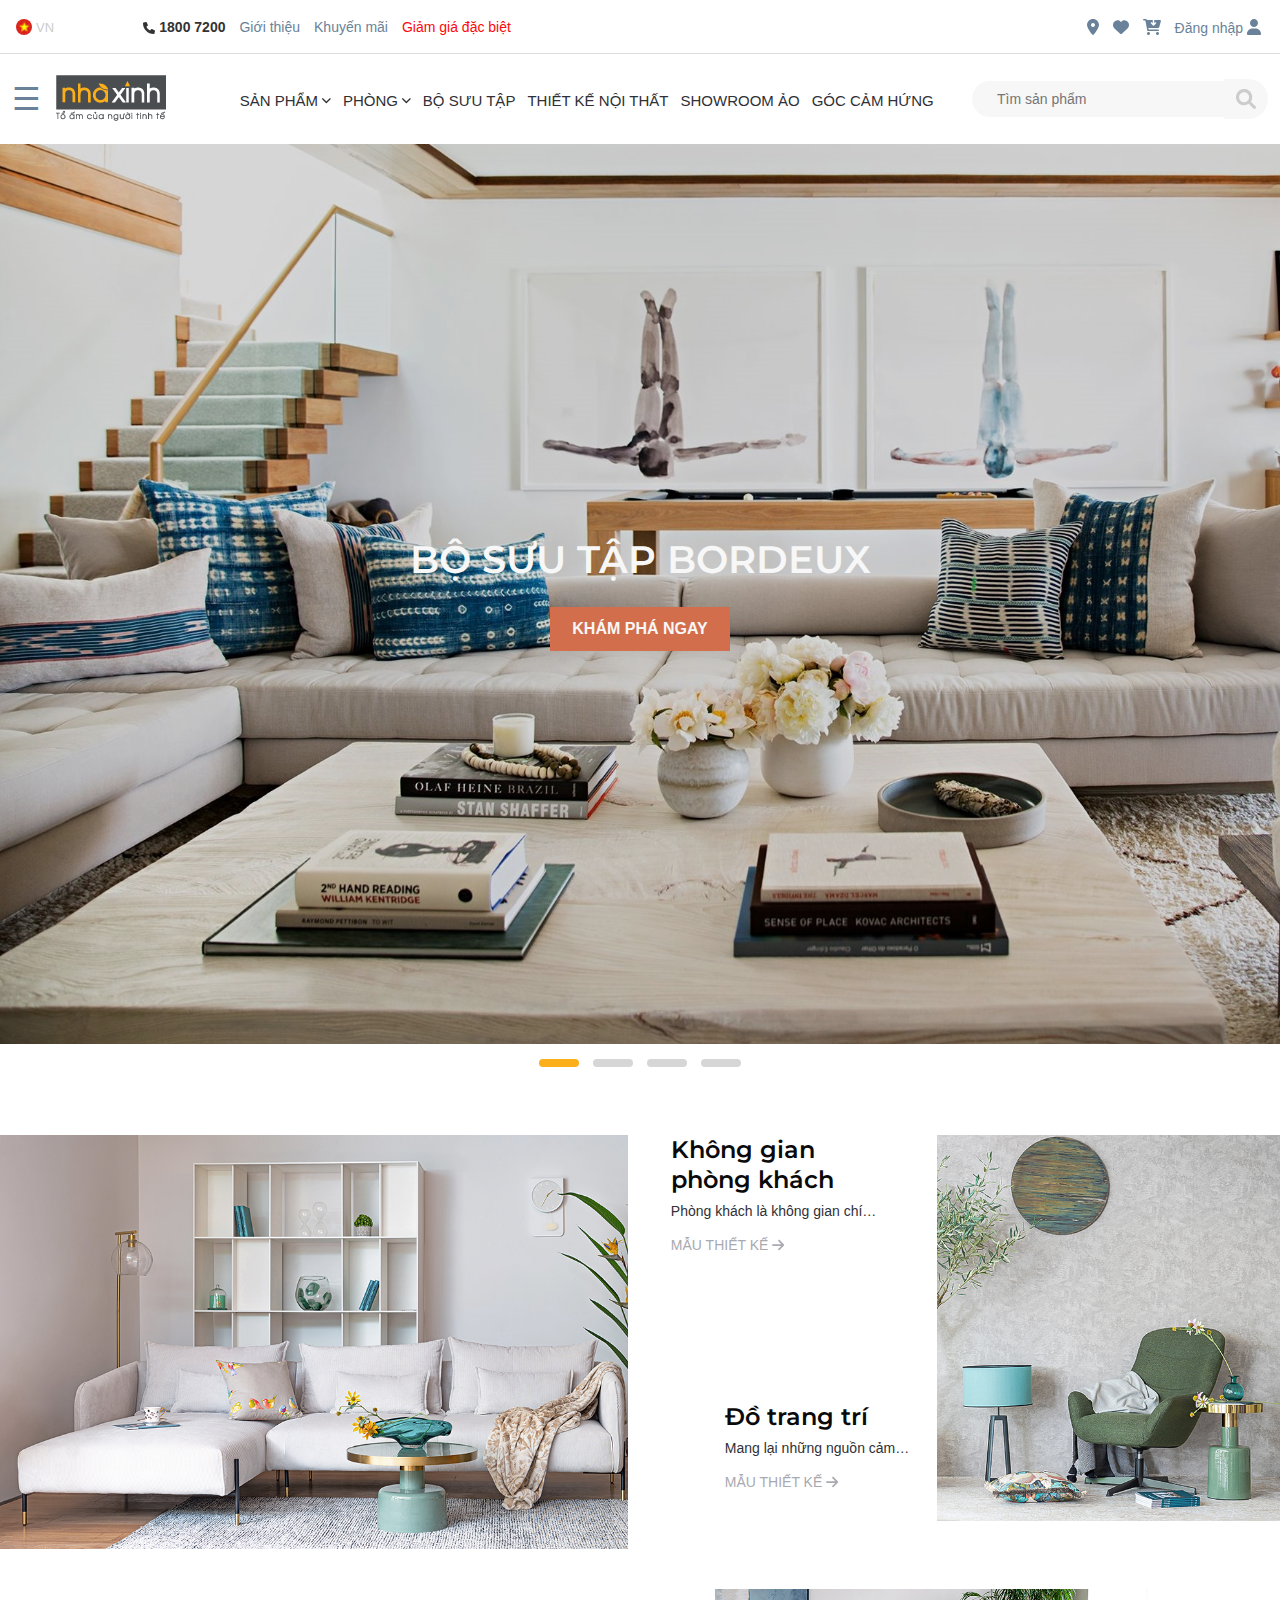
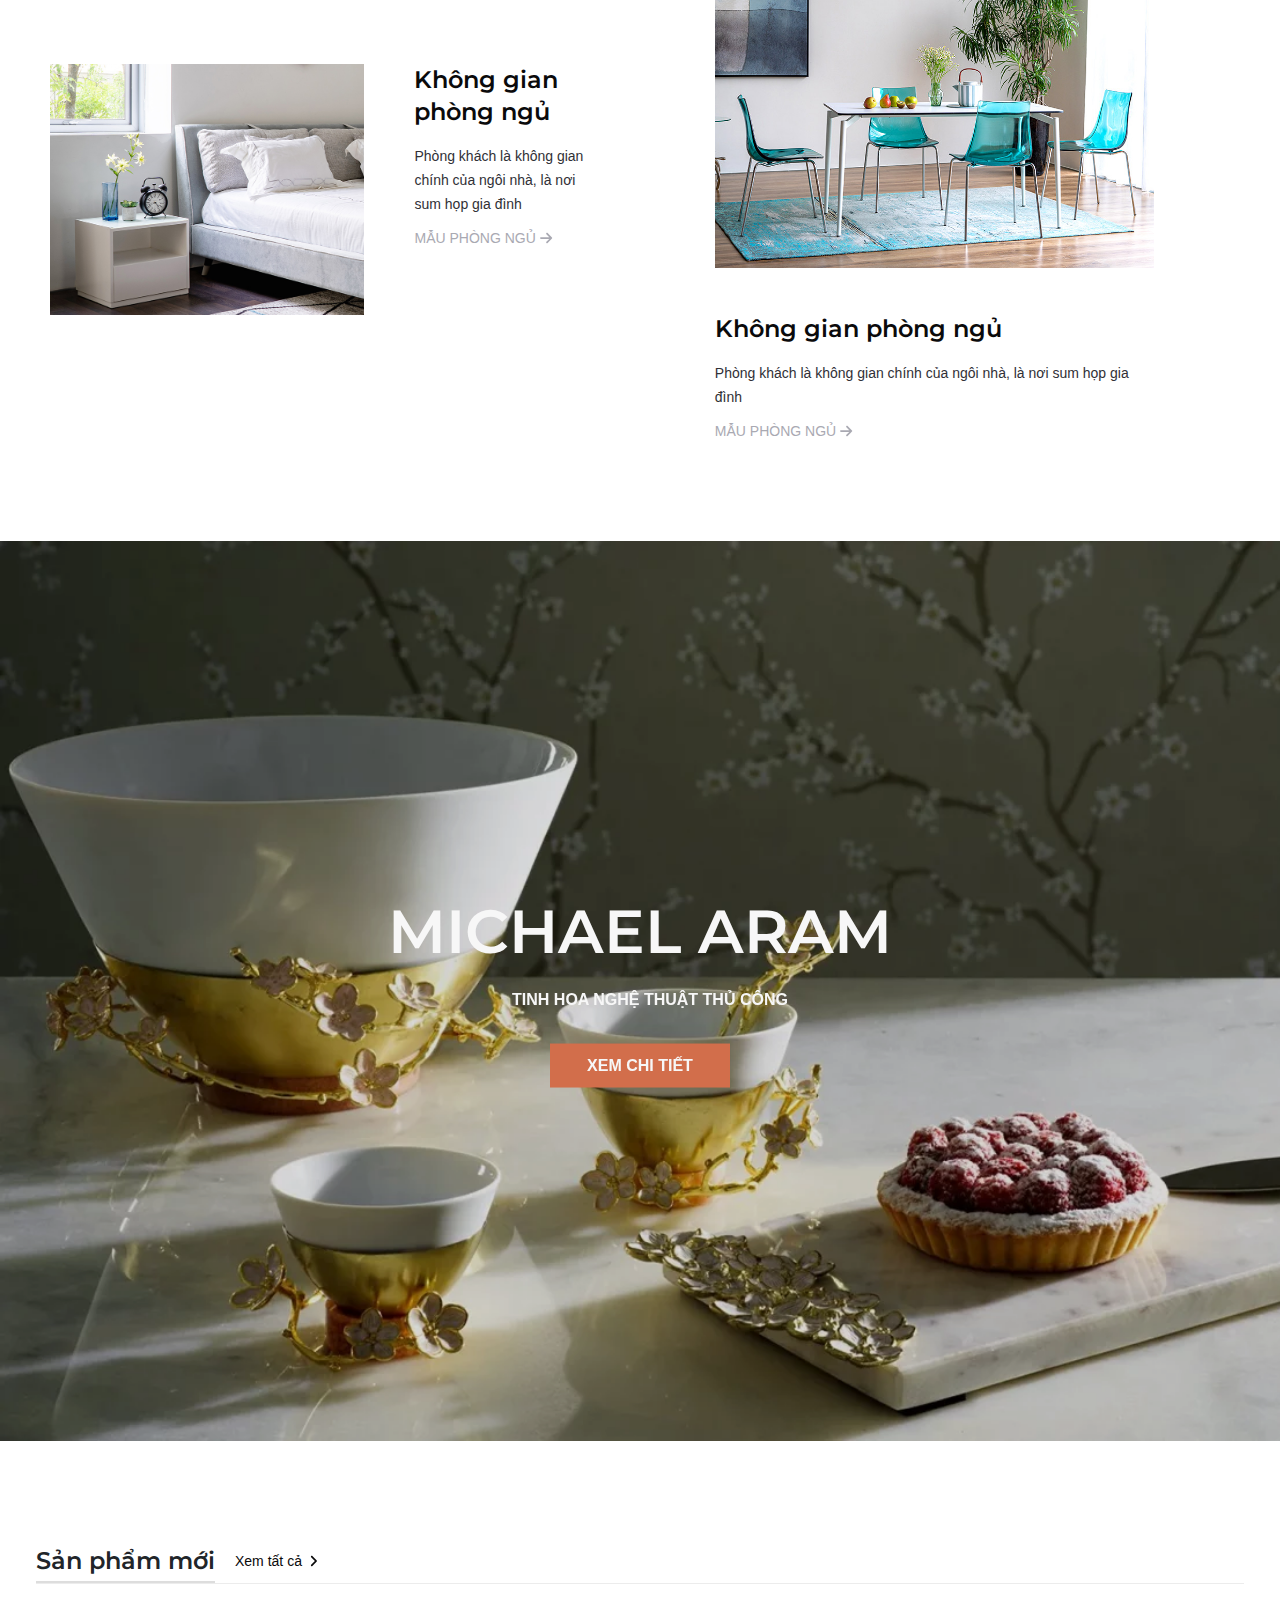
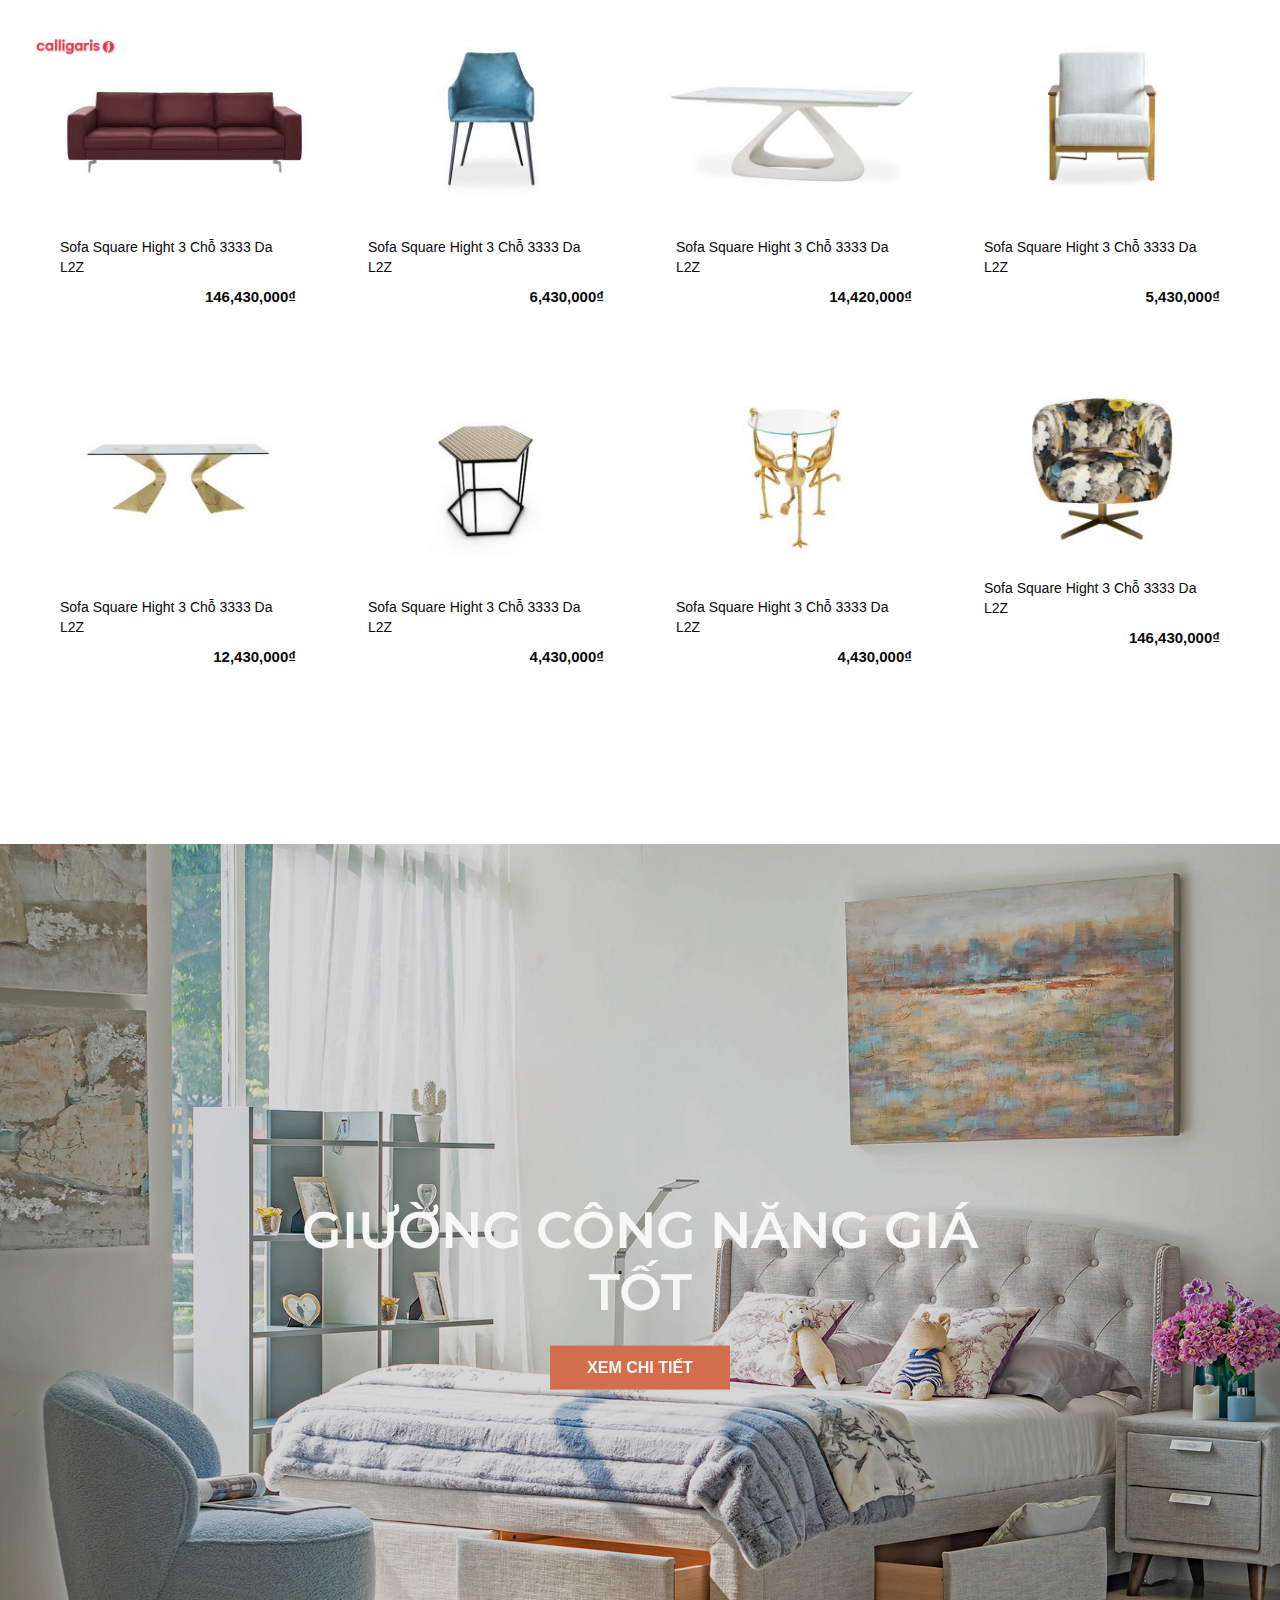
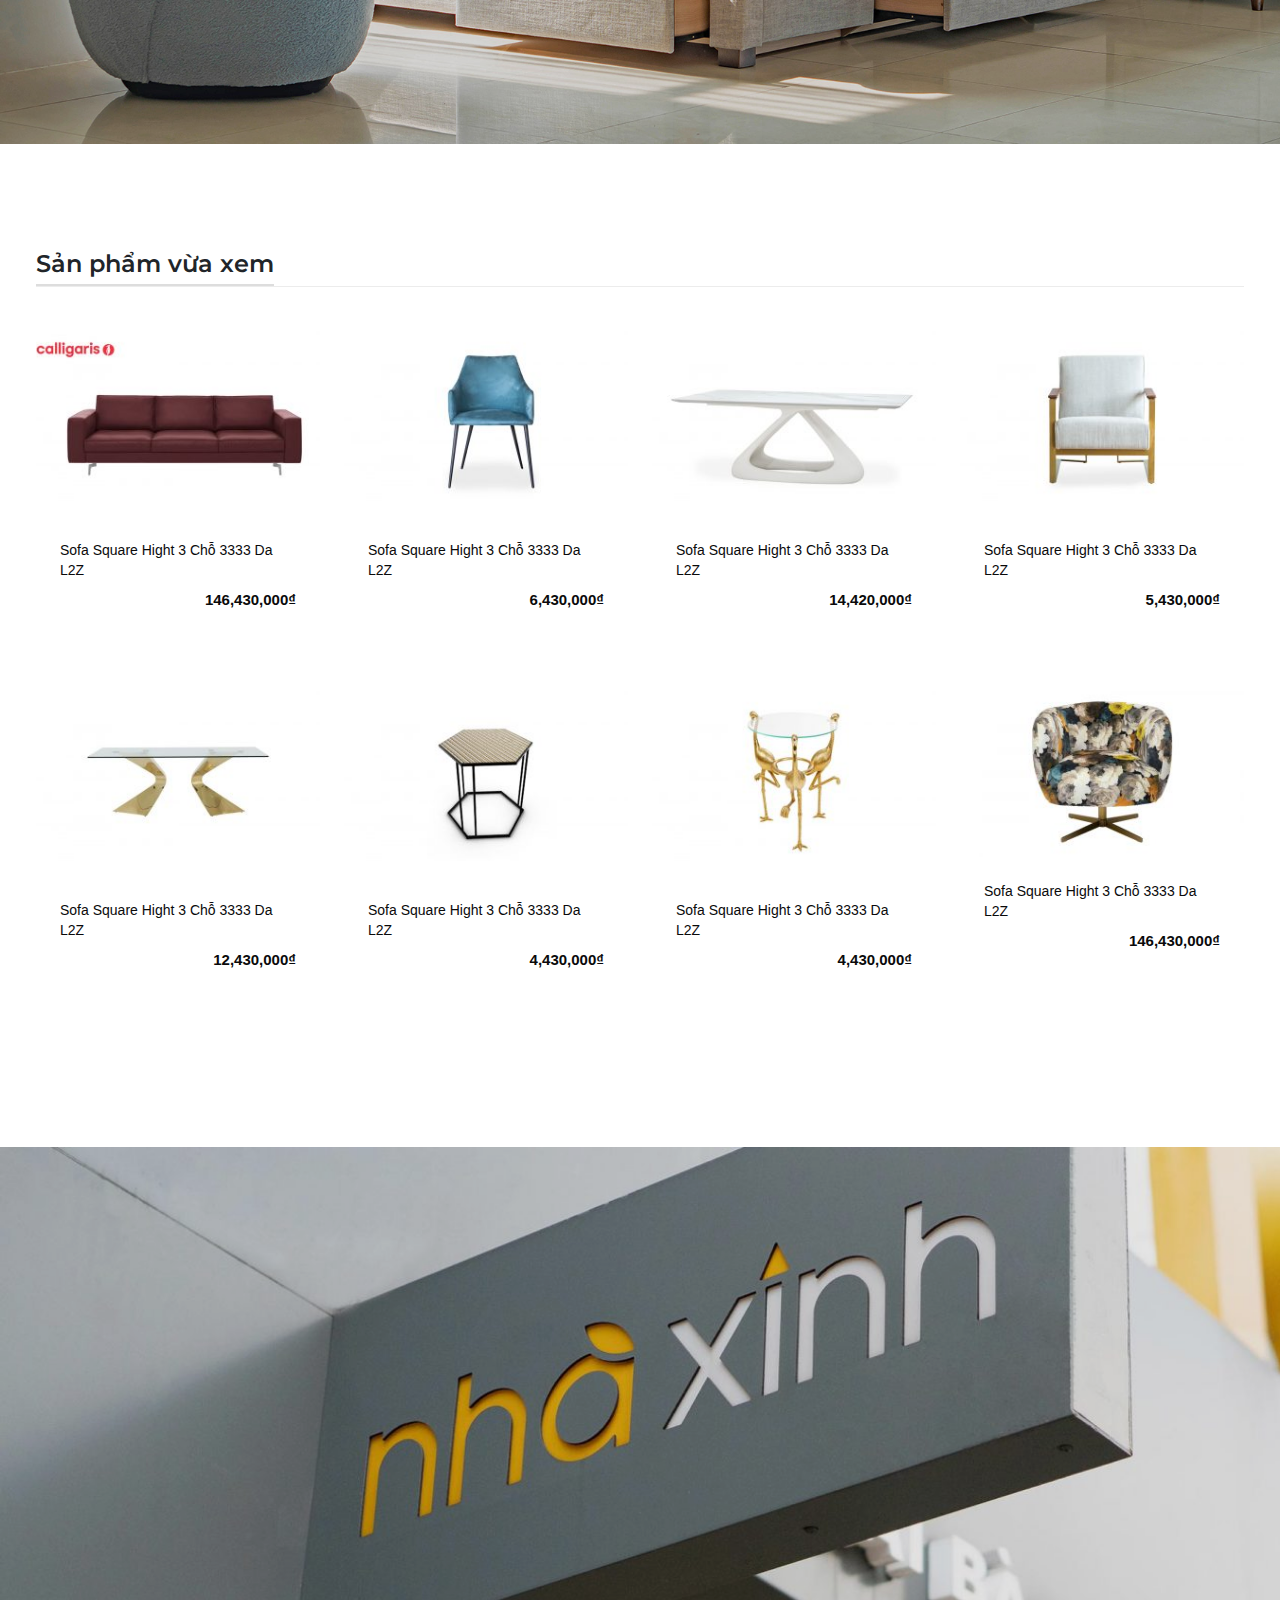
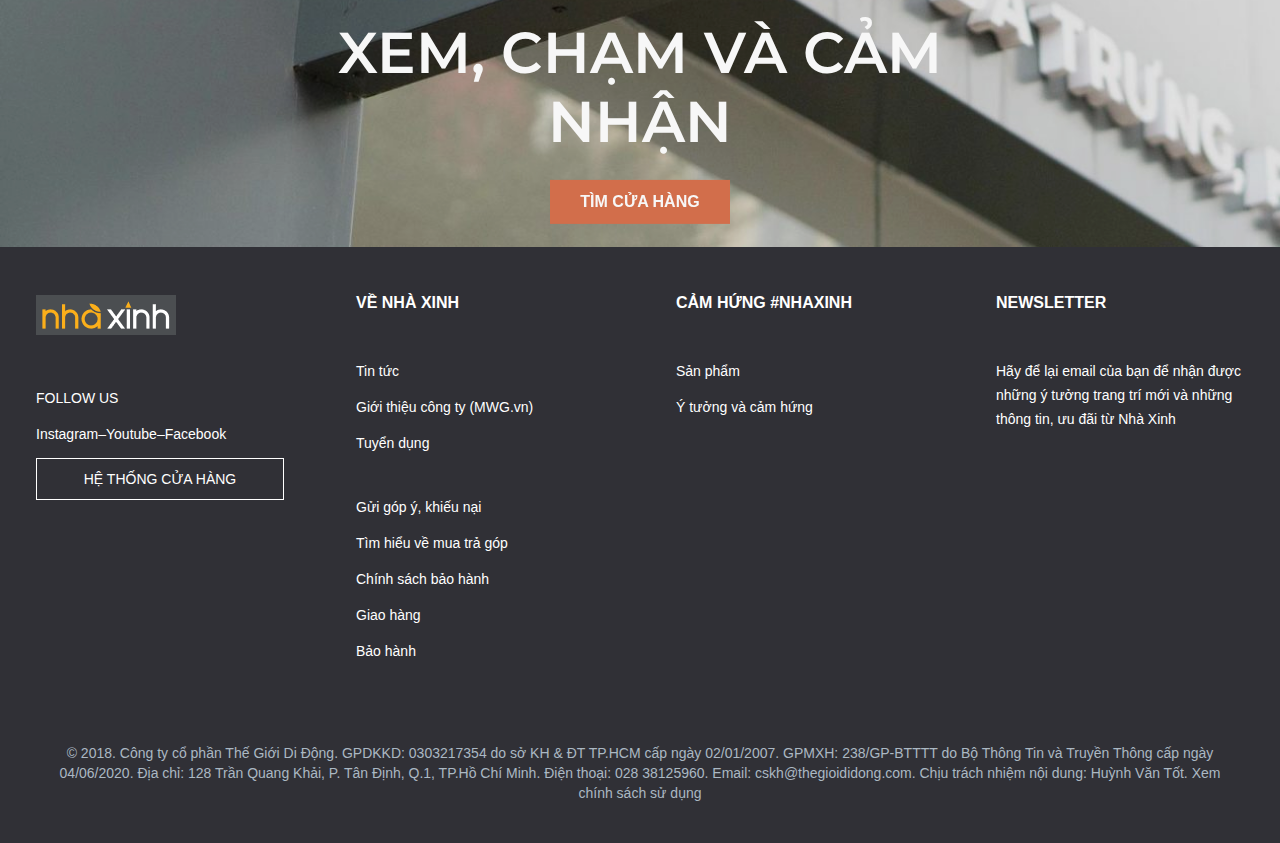
==== commit 8ebee169: "update" ====
--- a/index.html
+++ b/index.html
@@ -85,7 +85,7 @@
                   </a>
                 </li>
                 <li>
-                  <a href="#">
+                  <a href="assets/html/cart.html  ">
                     <i class="fa-solid fa-cart-arrow-down"></i>
                   </a>
                 </li>
@@ -109,118 +109,256 @@
         <div class="row">
           <div class="col-12 col-sm-12 col-md-3 col-lg-3 col-xl-2">
             <div class="wrap-menu-header">
-              <div id="mySidebar" class="sidebar">
-                <a
-                  href="javascript:void(0)"
-                  class="closebtn"
-                  onclick="closeNav()"
-                  >×</a
+              <!-- The Modal -->
+              <div class="modal menu-header-modal" id="myModal">
+                <div class="modal-dialog">
+                  <div class="modal-content">
+                    <!-- Modal Header -->
+                    <div class="modal-header">
+                      <button
+                        type="button"
+                        class="btn-close"
+                        data-bs-dismiss="modal"
+                      ></button>
+                    </div>
+
+                    <!-- Modal body -->
+                    <div class="modal-body">
+                      <div id="sidebarModal" class="sidebarModal">
+                        <li class="nav-item dropdown"></li>
+
+                        <li class="nav-item dropdown">
+                          <a
+                            class="nav-link dropdown-toggle show-item-1"
+                            href="#"
+                          >
+                            Sofa và Armchair
+                            <i class="fa-solid fa-chevron-down"></i>
+                          </a>
+
+                          <ul class="show-list-1">
+                            <li>
+                              <a href="assets/html/sofa-catagory.html">Sofa</a>
+                            </li>
+                            <li>
+                              <a href="assets/html/sofa-catagory.html">Sofa góc</a>
+                            </li>
+                            <li>
+                              <a href="assets/html/sofa-catagory.html">Amchair</a>
+                            </li>
+                            <li>
+                              <a href="assets/html/sofa-catagory.html"
+                                >Ghế dài & đôn</a
+                              >
+                            </li>
+                            <li>
+                              <a href="assets/html/sofa-catagory.html"
+                                >Ghế thư dãn</a
+                              >
+                            </li>
+                          </ul>
+                        </li>
+
+                        <li class="nav-item dropdown">
+                          <a
+                            class="nav-link dropdown-toggle show-item-2"
+                            href="#"
+                          >
+                            Bàn <i class="fa-solid fa-chevron-down"></i>
+                          </a>
+
+                          <ul class="show-list-2">
+                            <li>
+                              <a href="assets/html/sofa-catagory.html">Sofa</a>
+                            </li>
+                            <li>
+                              <a href="assets/html/sofa-catagory.html">Sofa góc</a>
+                            </li>
+                            <li>
+                              <a href="assets/html/sofa-catagory.html">Amchair</a>
+                            </li>
+                            <li>
+                              <a href="assets/html/sofa-catagory.html"
+                                >Ghế dài & đôn</a
+                              >
+                            </li>
+                            <li>
+                              <a href="assets/html/sofa-catagory.html"
+                                >Ghế thư dãn</a
+                              >
+                            </li>
+                          </ul>
+                        </li>
+
+                        <li class="nav-item dropdown">
+                          <a
+                            class="nav-link dropdown-toggle show-item-3"
+                            href="#"
+                          >
+                            Ghế <i class="fa-solid fa-chevron-down"></i>
+                          </a>
+
+                          <ul class="show-list-3">
+                            <li>
+                              <a href="assets/html/sofa-catagory.html">Sofa</a>
+                            </li>
+                            <li>
+                              <a href="assets/html/sofa-catagory.html">Sofa góc</a>
+                            </li>
+                            <li>
+                              <a href="assets/html/sofa-catagory.html">Amchair</a>
+                            </li>
+                            <li>
+                              <a href="assets/html/sofa-catagory.html"
+                                >Ghế dài & đôn</a
+                              >
+                            </li>
+                            <li>
+                              <a href="assets/html/sofa-catagory.html"
+                                >Ghế thư dãn</a
+                              >
+                            </li>
+                          </ul>
+                        </li>
+
+                        <li class="nav-item dropdown">
+                          <a
+                            class="nav-link dropdown-toggle show-item-4"
+                            href="#"
+                          >
+                            Giường ngủ <i class="fa-solid fa-chevron-down"></i>
+                          </a>
+
+                          <ul class="show-list-4">
+                            <li>
+                              <a href="assets/html/sofa-catagory.html">Sofa</a>
+                            </li>
+                            <li>
+                              <a href="assets/html/sofa-catagory.html">Sofa góc</a>
+                            </li>
+                            <li>
+                              <a href="assets/html/sofa-catagory.html">Amchair</a>
+                            </li>
+                            <li>
+                              <a href="assets/html/sofa-catagory.html"
+                                >Ghế dài & đôn</a
+                              >
+                            </li>
+                            <li>
+                              <a href="assets/html/sofa-catagory.html"
+                                >Ghế thư dãn</a
+                              >
+                            </li>
+                          </ul>
+                        </li>
+
+                        <li class="nav-item dropdown">
+                          <a
+                            class="nav-link dropdown-toggle show-item-5"
+                            href="#"
+                          >
+                            Tủ và kệ <i class="fa-solid fa-chevron-down"></i>
+                          </a>
+
+                          <ul class="show-list-5">
+                            <li>
+                              <a href="assets/html/sofa-catagory.html">Sofa</a>
+                            </li>
+                            <li>
+                              <a href="assets/html/sofa-catagory.html">Sofa góc</a>
+                            </li>
+                            <li>
+                              <a href="assets/html/sofa-catagory.html">Amchair</a>
+                            </li>
+                            <li>
+                              <a href="assets/html/sofa-catagory.html"
+                                >Ghế dài & đôn</a
+                              >
+                            </li>
+                            <li>
+                              <a href="assets/html/sofa-catagory.html"
+                                >Ghế thư dãn</a
+                              >
+                            </li>
+                          </ul>
+                        </li>
+
+                        <li class="nav-item dropdown">
+                          <a
+                            class="nav-link dropdown-toggle show-item-6"
+                            href="#"
+                          >
+                            Hàng trang trí
+                            <i class="fa-solid fa-chevron-down"></i>
+                          </a>
+
+                          <ul class="show-list-6">
+                            <li>
+                              <a href="assets/html/sofa-catagory.html">Sofa</a>
+                            </li>
+                            <li>
+                              <a href="assets/html/sofa-catagory.html">Sofa góc</a>
+                            </li>
+                            <li>
+                              <a href="assets/html/sofa-catagory.html">Amchair</a>
+                            </li>
+                            <li>
+                              <a href="assets/html/sofa-catagory.html"
+                                >Ghế dài & đôn</a
+                              >
+                            </li>
+                            <li>
+                              <a href="assets/html/sofa-catagory.html"
+                                >Ghế thư dãn</a
+                              >
+                            </li>
+                          </ul>
+                        </li>
+
+                        <li class="nav-item dropdown show-list-7">
+                          <a
+                            class="nav-link dropdown-toggle show-item7"
+                            href="#"
+                          >
+                            Ngoại thất <i class="fa-solid fa-chevron-down"></i>
+                          </a>
+                        </li>
+
+                        <ul class="show-list-7">
+                          <li><a href="assets/html/sofa-catagory.html">Sofa</a></li>
+                          <li>
+                            <a href="assets/html/sofa-catagory.html">Sofa góc</a>
+                          </li>
+                          <li>
+                            <a href="assets/html/sofa-catagory.html">Amchair</a>
+                          </li>
+                          <li>
+                            <a href="assets/html/sofa-catagory.html"
+                              >Ghế dài & đôn</a
+                            >
+                          </li>
+                          <li>
+                            <a href="assets/html/sofa-catagory.html">Ghế thư dãn</a>
+                          </li>
+                        </ul>
+                      </div>
+                    </div>
+                  </div>
+                </div>
+              </div>
+              
+
+              <div class="wrap-store-logo">
+                <!-- <button class="openbtn" onclick="openNav()">☰</button> -->
+                
+                <button
+                  type="button"
+                  class="openbtn"
+                  data-bs-toggle="modal"
+                  data-bs-target="#myModal"
                 >
-
-                <li class="nav-item dropdown"></li>
-
-                <li class="nav-item dropdown">
-                  <a class="nav-link dropdown-toggle show-item-1" href="#">
-                    Sofa và Armchair
-                    <i class="fa-solid fa-chevron-down"></i>
-                  </a>
-
-                  <ul class="show-list-1">
-                    <li><a href="assets/html/sofa-catagory.html">Sofa</a></li>
-                    <li><a href="assets/html/sofa-catagory.html">Sofa góc</a></li>
-                    <li><a href="assets/html/sofa-catagory.html">Amchair</a></li>
-                    <li><a href="assets/html/sofa-catagory.html">Ghế dài & đôn</a></li>
-                    <li><a href="assets/html/sofa-catagory.html">Ghế thư dãn</a></li>
-                  </ul>
-                </li>
-
-                <li class="nav-item dropdown">
-                  <a class="nav-link dropdown-toggle  show-item-2" href="#"> 
-                    Bàn <i class="fa-solid fa-chevron-down"></i>
-                  </a>
-                  
-                  <ul class="show-list-2">
-                    <li><a href="assets/html/sofa-catagory.html">Sofa</a></li>
-                    <li><a href="assets/html/sofa-catagory.html">Sofa góc</a></li>
-                    <li><a href="assets/html/sofa-catagory.html">Amchair</a></li>
-                    <li><a href="assets/html/sofa-catagory.html">Ghế dài & đôn</a></li>
-                    <li><a href="assets/html/sofa-catagory.html">Ghế thư dãn</a></li>
-                  </ul>
-                </li>
-
-                <li class="nav-item dropdown">
-                  <a class="nav-link dropdown-toggle  show-item-3" href="#"> 
-                    Ghế <i class="fa-solid fa-chevron-down"></i>
-                  </a>
-                  
-                  <ul class="show-list-3">
-                    <li><a href="assets/html/sofa-catagory.html">Sofa</a></li>
-                    <li><a href="assets/html/sofa-catagory.html">Sofa góc</a></li>
-                    <li><a href="assets/html/sofa-catagory.html">Amchair</a></li>
-                    <li><a href="assets/html/sofa-catagory.html">Ghế dài & đôn</a></li>
-                    <li><a href="assets/html/sofa-catagory.html">Ghế thư dãn</a></li>
-                  </ul>
-                </li>
-
-                <li class="nav-item dropdown">
-                  <a class="nav-link dropdown-toggle show-item-4" href="#">
-                    Giường ngủ <i class="fa-solid fa-chevron-down"></i>
-                  </a>
-                  
-                  <ul class="show-list-4">
-                    <li><a href="assets/html/sofa-catagory.html">Sofa</a></li>
-                    <li><a href="assets/html/sofa-catagory.html">Sofa góc</a></li>
-                    <li><a href="assets/html/sofa-catagory.html">Amchair</a></li>
-                    <li><a href="assets/html/sofa-catagory.html">Ghế dài & đôn</a></li>
-                    <li><a href="assets/html/sofa-catagory.html">Ghế thư dãn</a></li>
-                  </ul>
-                </li>
-
-                <li class="nav-item dropdown">
-                  <a class="nav-link dropdown-toggle show-item-5" href="#">
-                    Tủ và kệ <i class="fa-solid fa-chevron-down"></i>
-                  </a>
-                  
-                  <ul class="show-list-5">
-                    <li><a href="assets/html/sofa-catagory.html">Sofa</a></li>
-                    <li><a href="assets/html/sofa-catagory.html">Sofa góc</a></li>
-                    <li><a href="assets/html/sofa-catagory.html">Amchair</a></li>
-                    <li><a href="assets/html/sofa-catagory.html">Ghế dài & đôn</a></li>
-                    <li><a href="assets/html/sofa-catagory.html">Ghế thư dãn</a></li>
-                  </ul>
-                </li>
-
-                <li class="nav-item dropdown">
-                  <a class="nav-link dropdown-toggle show-item-6" href="#">
-                    Hàng trang trí <i class="fa-solid fa-chevron-down"></i>
-                  </a>
-                  
-                  <ul class="show-list-6">
-                    <li><a href="assets/html/sofa-catagory.html">Sofa</a></li>
-                    <li><a href="assets/html/sofa-catagory.html">Sofa góc</a></li>
-                    <li><a href="assets/html/sofa-catagory.html">Amchair</a></li>
-                    <li><a href="assets/html/sofa-catagory.html">Ghế dài & đôn</a></li>
-                    <li><a href="assets/html/sofa-catagory.html">Ghế thư dãn</a></li>
-                  </ul>
-                </li>
-
-                <li class="nav-item dropdown show-list-7">
-                  <a class="nav-link dropdown-toggle show-item7" href="#"> 
-                    Ngoại thất  <i class="fa-solid fa-chevron-down"></i>
-                  </a>
-                </li>
-                
-                <ul class="show-list-7">
-                  <li><a href="assets/html/sofa-catagory.html">Sofa</a></li>
-                  <li><a href="assets/html/sofa-catagory.html">Sofa góc</a></li>
-                  <li><a href="assets/html/sofa-catagory.html">Amchair</a></li>
-                  <li><a href="assets/html/sofa-catagory.html">Ghế dài & đôn</a></li>
-                  <li><a href="assets/html/sofa-catagory.html">Ghế thư dãn</a></li>
-                </ul>
-              </div>
-
-              <div class="wrap-store-logo">
-                <button class="openbtn" onclick="openNav()">☰</button>
+                  ☰
+                </button>
 
                 <a href="index.html" class="store-logo"
                   ><img src="assets/images/logo-nha-xinh-moi.png" alt=""
@@ -502,19 +640,19 @@
                 </li>
 
                 <li class="nav-item">
-                  <a class="nav-link" href="#">BỘ SƯU TẬP</a>
+                  <a class="nav-link" href="assets/html/living-room.html">BỘ SƯU TẬP</a>
                 </li>
 
                 <li class="nav-item">
-                  <a class="nav-link" href="#">THIẾT KẾ NỘI THẤT</a>
+                  <a class="nav-link" href="assets/html/living-room.html">THIẾT KẾ NỘI THẤT</a>
                 </li>
 
                 <li class="nav-item">
-                  <a class="nav-link" href="#">SHOWROOM ẢO</a>
+                  <a class="nav-link" href="assets/html/living-room.html">SHOWROOM ẢO</a>
                 </li>
 
                 <li class="nav-item">
-                  <a class="nav-link" href="#">GÓC CẢM HỨNG</a>
+                  <a class="nav-link" href="assets/html/living-room.html">GÓC CẢM HỨNG</a>
                 </li>
               </ul>
             </div>
@@ -548,7 +686,7 @@
           <div class="box-promo-title">
             <h1>Bộ sưu tập Bordeux</h1>
 
-            <a href="#">Khám phá ngay</a>
+            <a href="assets/html/sofa-catagory.html">Khám phá ngay</a>
           </div>
         </div>
       </div>
@@ -558,7 +696,7 @@
           <div class="box-promo-title">
             <h1>Bộ sưu tập marseille</h1>
 
-            <a href="#">Khám phá ngay</a>
+            <a href="assets/html/sofa-catagory.html">Khám phá ngay</a>
           </div>
         </div>
       </div>
@@ -568,7 +706,7 @@
           <div class="box-promo-title">
             <h1>Bộ sưu tập paris sain germain</h1>
 
-            <a href="#">Khám phá ngay</a>
+            <a href="assets/html/sofa-catagory.html">Khám phá ngay</a>
           </div>
         </div>
       </div>
@@ -578,7 +716,7 @@
           <div class="box-promo-title">
             <h1>Phong cách làm việc Dubai</h1>
 
-            <a href="#">Khám phá ngay</a>
+            <a href="assets/html/sofa-catagory.html">Khám phá ngay</a>
           </div>
         </div>
       </div>
@@ -592,7 +730,7 @@
         <div class="row">
           <div class="col-12 col-sm-12 col-md-6">
             <div class="living-room">
-              <a href="#">
+              <a href="assets/html/living-room.html">
                 <img src="assets/images/nha-xinh-mau-phong-khach.jpg" />
               </a>
 
@@ -604,7 +742,7 @@
                   gia đình
                 </p>
 
-                <a href="#">
+                <a href="assets/html/living-room.html">
                   KHÁM PHÁ
                   <i class="fa-solid fa-arrow-right"></i>
                 </a>
@@ -622,7 +760,7 @@
                   gia đình
                 </p>
 
-                <a href="#">
+                <a href="assets/html/living-room.html">
                   MẪU THIẾT KẾ
                   <i class="fa-solid fa-arrow-right"></i>
                 </a>
@@ -635,14 +773,14 @@
                   Mang lại những nguồn cảm hứng và nét sinh động cho không gian
                 </p>
 
-                <a href="#">
+                <a href="assets/html/living-room.html">
                   MẪU THIẾT KẾ
                   <i class="fa-solid fa-arrow-right"></i>
                 </a>
               </div>
 
               <div class="decorations">
-                <a href="#">
+                <a href="assets/html/living-room.html">
                   <img
                     src="assets/images/hang-trang-tri-banner-nha-xinh.jpg"
                     alt=""
@@ -657,7 +795,7 @@
                     gia đình
                   </p>
 
-                  <a href="#">
+                  <a href="assets/html/living-room.html">
                     KHÁM PHÁ <i class="fa-solid fa-arrow-right"></i>
                   </a>
                 </div>
@@ -667,7 +805,7 @@
 
           <div class="col-12 col-sm-12 col-md-6">
             <div class="wrap-bedroom">
-              <a href="#" class="bedroom-link">
+              <a href="assets/html/living-room.html" class="bedroom-link">
                 <img src="assets/images/nha-xinh-phong-ngu-bannerchinh.jpg" />
               </a>
 
@@ -679,7 +817,7 @@
                   gia đình
                 </p>
 
-                <a href="#">
+                <a href="assets/html/living-room.html">
                   MẪU PHÒNG NGỦ
                   <i class="fa-solid fa-arrow-right"></i>
                 </a>
@@ -689,7 +827,7 @@
 
           <div class="col-12 col-sm-12 col-md-6">
             <div class="wrap-dinningroom">
-              <a href="#" class="dinningroom-link">
+              <a href="assets/html/living-room.html" class="dinningroom-link">
                 <img src="assets/images/nha-xinh-phong-an-chinh-banner.jpg" />
               </a>
 
@@ -701,7 +839,7 @@
                   gia đình
                 </p>
 
-                <a href="#">
+                <a href="assets/html/living-room.html">
                   MẪU PHÒNG NGỦ
                   <i class="fa-solid fa-arrow-right"></i>
                 </a>
@@ -722,7 +860,7 @@
 
             <p class="box-promo-title-desc">Tinh hoa nghệ thuật thủ công</p>
 
-            <a href="#">Xem chi tiết</a>
+            <a href="assets/html/product-detail.html">Xem chi tiết</a>
           </div>
         </div>
       </div>
@@ -754,7 +892,7 @@
                 <p class="price">146,430,000₫</p>
               </a>
 
-              <button class="add-to-cart">Thêm vào giỏ</button>
+              <button class="add-to-cart open-btn" data-bs-toggle="modal" data-bs-target="#cartModal">Thêm vào giỏ</button>
             </div>
           </div>
 
@@ -773,7 +911,7 @@
                 <p class="price">6,430,000₫</p>
               </a>
 
-              <button class="add-to-cart">Thêm vào giỏ</button>
+              <button class="add-to-cart open-btn" data-bs-toggle="modal" data-bs-target="#cartModal">Thêm vào giỏ</button>
             </div>
           </div>
 
@@ -792,7 +930,7 @@
                 <p class="price">14,420,000₫</p>
               </a>
 
-              <button class="add-to-cart">Thêm vào giỏ</button>
+              <button class="add-to-cart open-btn" data-bs-toggle="modal" data-bs-target="#cartModal">Thêm vào giỏ</button>
             </div>
           </div>
 
@@ -811,7 +949,7 @@
                 <p class="price">5,430,000₫</p>
               </a>
 
-              <button class="add-to-cart">Thêm vào giỏ</button>
+              <button class="add-to-cart open-btn" data-bs-toggle="modal" data-bs-target="#cartModal">Thêm vào giỏ</button>
             </div>
           </div>
 
@@ -830,7 +968,7 @@
                 <p class="price">12,430,000₫</p>
               </a>
 
-              <button class="add-to-cart">Thêm vào giỏ</button>
+              <button class="add-to-cart open-btn" data-bs-toggle="modal" data-bs-target="#cartModal">Thêm vào giỏ</button>
             </div>
           </div>
 
@@ -849,7 +987,7 @@
                 <p class="price">4,430,000₫</p>
               </a>
 
-              <button class="add-to-cart">Thêm vào giỏ</button>
+              <button class="add-to-cart open-btn" data-bs-toggle="modal" data-bs-target="#cartModal">Thêm vào giỏ</button>
             </div>
           </div>
 
@@ -868,7 +1006,7 @@
                 <p class="price">4,430,000₫</p>
               </a>
 
-              <button class="add-to-cart">Thêm vào giỏ</button>
+              <button class="add-to-cart open-btn" data-bs-toggle="modal" data-bs-target="#cartModal">Thêm vào giỏ</button>
             </div>
           </div>
 
@@ -887,7 +1025,7 @@
                 <p class="price">146,430,000₫</p>
               </a>
 
-              <button class="add-to-cart">Thêm vào giỏ</button>
+              <button class="add-to-cart open-btn" data-bs-toggle="modal" data-bs-target="#cartModal">Thêm vào giỏ</button>
             </div>
           </div>
         </div>
@@ -932,7 +1070,7 @@
                 <p class="price">146,430,000₫</p>
               </a>
 
-              <button class="add-to-cart">Thêm vào giỏ</button>
+              <button class="add-to-cart open-btn" data-bs-toggle="modal" data-bs-target="#cartModal">Thêm vào giỏ</button>
             </div>
           </div>
 
@@ -951,7 +1089,7 @@
                 <p class="price">6,430,000₫</p>
               </a>
 
-              <button class="add-to-cart">Thêm vào giỏ</button>
+              <button class="add-to-cart open-btn" data-bs-toggle="modal" data-bs-target="#cartModal">Thêm vào giỏ</button>
             </div>
           </div>
 
@@ -970,7 +1108,7 @@
                 <p class="price">14,420,000₫</p>
               </a>
 
-              <button class="add-to-cart">Thêm vào giỏ</button>
+              <button class="add-to-cart open-btn" data-bs-toggle="modal" data-bs-target="#cartModal">Thêm vào giỏ</button>
             </div>
           </div>
 
@@ -989,7 +1127,7 @@
                 <p class="price">5,430,000₫</p>
               </a>
 
-              <button class="add-to-cart">Thêm vào giỏ</button>
+              <button class="add-to-cart open-btn" data-bs-toggle="modal" data-bs-target="#cartModal">Thêm vào giỏ</button>
             </div>
           </div>
 
@@ -1008,7 +1146,7 @@
                 <p class="price">12,430,000₫</p>
               </a>
 
-              <button class="add-to-cart">Thêm vào giỏ</button>
+              <button class="add-to-cart open-btn" data-bs-toggle="modal" data-bs-target="#cartModal">Thêm vào giỏ</button>
             </div>
           </div>
 
@@ -1027,7 +1165,7 @@
                 <p class="price">4,430,000₫</p>
               </a>
 
-              <button class="add-to-cart">Thêm vào giỏ</button>
+              <button class="add-to-cart open-btn" data-bs-toggle="modal" data-bs-target="#cartModal">Thêm vào giỏ</button>
             </div>
           </div>
 
@@ -1046,7 +1184,7 @@
                 <p class="price">4,430,000₫</p>
               </a>
 
-              <button class="add-to-cart">Thêm vào giỏ</button>
+              <button class="add-to-cart open-btn" data-bs-toggle="modal" data-bs-target="#cartModal">Thêm vào giỏ</button>
             </div>
           </div>
 
@@ -1065,7 +1203,7 @@
                 <p class="price">146,430,000₫</p>
               </a>
 
-              <button class="add-to-cart">Thêm vào giỏ</button>
+              <button class="add-to-cart open-btn" data-bs-toggle="modal" data-bs-target="#cartModal">Thêm vào giỏ</button>
             </div>
           </div>
         </div>
@@ -1085,6 +1223,96 @@
       </div>
     </div>
     <!-- banner addition address.End -->
+
+    
+        <!-- The CartModal -->
+        <div class="modal cart-modal" id="cartModal">
+          <div class="modal-dialog">
+            <div class="modal-content">
+              <!-- Modal Header -->
+              <div class="modal-header cart-header">
+                <h2 class="modal-cart-header">
+                  CART
+                </h2>
+                
+              </div>
+
+              <!-- Modal body -->
+              <div class="modal-body cart-body">
+                
+                <div class="products-in-modal">
+                  <div class="modal-product-img">
+                      <img src="assets/images/cart-TU-LY-BARBIER-WALNUT-410043Z-1-300x200.jpg" alt="">
+                  </div>
+
+                  <div class="modal-product-info">
+                    <div class="modal-product-name">
+                      <h2>Tủ Ly Barbier Walnut 410043Z</h2>
+                    </div>
+
+                    <p class="modal-product-prize">49,690,000₫</p>
+
+
+                    </div>
+                    <button class="remove-modal-product"><i class="fa-solid fa-trash-can"></i></button>
+
+                </div>
+
+                
+                <div class="products-in-modal">
+                  <div class="modal-product-img">
+                      <img src="assets/images/cart-ghe-an-peak-mau-xanh-1-300x200.jpg" alt="">
+                      <!-- <a href="assets/html/cart.html"></a> -->
+                  </div>
+
+                  <div class="modal-product-info">
+                    <div class="modal-product-name">
+                      <h2>Ghế ăn Peak vải xanh</h2>
+                    </div>
+
+                    <p class="modal-product-prize">4,900,000₫</p>
+
+
+                    </div>
+                    <button class="remove-modal-product"><i class="fa-solid fa-trash-can"></i></button>
+
+                </div>
+                
+              </div>
+              
+              <div class="modal-footer cart-footer">
+                <div class="total-qty">
+
+                  <p class="cart-total-temp">
+                    Số lượng 
+                    <span class="total-temp">
+                      2
+                    </span>
+                  </p>
+                  
+                  <p class="cart-total-temp">
+                    Tổng giá 
+                    <span class="total-temp">
+                      54,590,000đ
+                    </span>
+                  </p>
+                </div>
+                
+
+                <div class="modal-btn">
+
+                  <button class="cart-page"  onclick="goToCartIndex()">Xem giỏ hàng</button>
+
+                  <button class="checkout-page" onclick="goToPaymentIndex()">Thanh toán luôn</button>
+                </div>
+
+              </div>
+
+              </div>
+            </div>
+          </div>
+        </div>
+
 
     <!-- footer -->
     <div class="footer">
--- a/assets/css/style.css
+++ b/assets/css/style.css
@@ -206,12 +206,68 @@
     background-color: white;
     list-style-type: none;
     overflow-x: hidden;
-    transition: 0.5s;
+    transition: 0.2s;
     padding-top: 60px;
     z-index: 99;
   }
 
-  .sidebar a {
+/* #region sidebarModal*/
+
+  /*#region Animation Modal */
+  @keyframes goTo{
+    from {
+        transform: scale(var(--goTo-from));
+    }
+
+    to{
+        transform: scale(var(--goTo-to));
+    }
+  }
+
+  .modal-content{
+    --goTo-from:0.96;
+    --goTo-to:1;
+    animation: goTo linear 0.1s;
+  }
+  /* #endregion */
+
+  .menu-header-modal .modal-content{
+    border: none;
+  }
+
+  .menu-header-modal .modal-content .modal-body{
+    padding: 0;
+  }
+
+  .menu-header-modal .modal-dialog{
+    margin: 0;
+  }
+
+  .modal.show .modal-dialog{
+    height: 100%;
+    background-color: white;
+  }
+
+
+  .sidebarModal{
+    width: 280px;
+  }
+
+  .sidebar-modal-content{
+    width: 280px;
+  }
+
+
+  .sidebar-modal-content .modal-body{
+    padding: 0;
+  }
+
+  .modal-dialog{
+    max-width: 280px;
+  }
+  
+
+  .sidebarModal a {
     padding: 8px 8px 8px 16px;
     font-size: 18px;
     color: #ccc;
@@ -219,16 +275,15 @@
     transition: 0.3s;
   }
 
-  .sidebar a:hover {
+  .sidebarModal a:hover {
     color: #f1f1f1;
   }
 
-  .sidebar .closebtn {
+  .sidebarModal .closebtn {
     position: absolute;
     top: 0;
     right: 0;
     font-size: 36px;
-    margin-left: 50px;
   } 
 
   .openbtn {
@@ -240,6 +295,14 @@
     border: none;
   }
 
+  
+
+  .modal-header .btn-close {
+    font-size: 12px;
+    margin-right: 0px;
+
+  } 
+
  .show-list-1 , .show-list-2 ,.show-list-3 ,
  .show-list-4 , .show-list-5, .show-list-6 , .show-list-7{
       display: none;
@@ -253,11 +316,240 @@
        display: none;
    }
 
+  .sidebarModal .nav-link{
+      color: rgb(39, 31, 31);
+
+      
+      padding:20px 0 20px 20px;
+
+      border-top: 1px solid #ececec;
+      font-size: 15px;
+  }
+
+  .sidebarModal li{
+      position: static;
+      list-style-type: none;
+  }
+  .sidebarModal li a{
+      position: relative;
+  }
+  
+  .sidebarModal .dropdown-toggle::after {
+      display: none;
+  }
+
+  .sidebarModal .svg-inline--fa {
+    position: absolute;
+    right: 26px;
+    font-size: 12px;
+    /* transform: translateY(-50%) rotate(-180deg); */
+
+  }
+
+  .sidebarModal ul li a{
+      padding-left: 40px;
+
+      font-size: 15px;
+
+      
+      color: rgb(39, 31, 31);
+  }
+
+  .sidebarModal a:hover{
+      color: #dd9933;
+  }
+
+/* #endregion sidebarModal*/
+
+/* #region cartModal*/
+
+  .cart-modal .modal-content{
+    border: none;
+  }
+
+  .cart-modal .modal-content .modal-body{
+    padding: 0;
+  }
+
+  .cart-modal .modal-dialog{
+    margin: 0 0 0 auto;
+  }
+
+  .modal.show .modal-dialog{
+    height: 100%;
+    background-color: white;
+  }
+
+  .cart-modal .modal-content{
+    height: 100%;
+  }
+
+  .cart-header{
+    height: 6%;
+    justify-content: center;
+  }
+  
+  .cart-header h2{
+    text-align: center;
+    font-family: mont;
+  }
+
+  .cart-body{
+    height: 60%;
+    overflow-y:auto;
+  }
+
+  .non-product-title{
+    text-align: center;
+    padding: 20px 0 ;
+  }
+
+  .cart-footer{
+    height: 30%;
+    align-items: baseline;
+    display: block;
+  }
+
+  .total-qty{
+    display: flex;
+    justify-content: space-around;
+  }
+
+  .cart-total-temp{
+    margin-top: 20px;
+    font-size: 14px;
+    text-align: end;
+  }
+
+  .total-temp{
+    font-weight: bold;
+    color: #BC5B64;
+  }
+  
+  .cart-page{
+    padding: 8px;
+    background-color: black;
+    color: white;
+    width: 100%;
+    margin-top: 20px;
+  }
+  
+  .checkout-page{
+    padding: 8px;
+    background-color: white;
+    border: 1px solid black;
+    color: black;
+    width: 100%;
+    margin-top: 20px;
+  }
+
+  .checkout-page:hover{
+    background-color: gray;
+    color: white;
+  }
+  
+
+  .products-in-modal{
+    margin-top: 20px;
+
+    display: flex;
+
+    align-items: center;
+
+    justify-content: space-around;
+  }
+
+  .modal-product-img{
+    width: 30%;
+  }
+
+  .modal-product-info{
+    width: 50%;
+  }
+
+  .modal-product-img img{
+    width: 100%;
+  }
+
+  .modal-product-name h2{
+    font-size: 14px;
+    line-height: 24px;
+  }
+
+  
+  .modal-product-info p{
+    padding: 16px 0 0 0;
+    font-size: 15px;
+
+    font-weight: bold;
+    color: #BC5B64;
+  }
+
+
+
+  .remove-modal-product{
+    border: none;
+    margin-right: 8px;
+  }
+  
+  .remove-modal-product{
+    margin-right: 8px 4px;
+  }
+
+  .remove-modal-product .svg-inline--fa{
+    padding:  4px 2px;
+    font-size: 12px;
+  }
+
+/* #endregion sidebarModal*/
+
+
+  .sidebar a {
+    padding: 8px 8px 8px 16px;
+    font-size: 18px;
+    color: #ccc;
+    display: block;
+    transition: 0.3s;
+  }
+
+  .sidebar a:hover {
+    color: #f1f1f1;
+  }
+
+  .sidebar .closebtn {
+    position: absolute;
+    top: 0;
+    right: 0;
+    font-size: 36px;
+  } 
+
+  .openbtn {
+    font-size: 32px;
+    cursor: pointer;
+    background-color: #fff;
+    color: #698299;
+    padding: 0px;
+    border: none;
+  }
+
+ .show-list-1 , .show-list-2 ,.show-list-3 ,
+ .show-list-4 , .show-list-5, .show-list-6 , .show-list-7{
+      display: none;
+  }
+
+  .show-list-1-show{
+      display: block;
+  }
+
+   .hide-class{
+       display: none;
+   }
+
   .sidebar .nav-link{
       color: rgb(39, 31, 31);
 
       
-      padding:20px 0 20px 60px;
+      padding:20px 0 20px 40px;
 
       border-top: 1px solid #ececec;
   }
@@ -276,7 +568,7 @@
   .sidebar .svg-inline--fa {
     position: absolute;
     right: 24px;
-    font-size: 16px;
+    font-size: 12px;
     /* transform: translateY(-50%) rotate(-180deg); */
 
   }
@@ -648,6 +940,7 @@
 {    
     color: #A9A9B2;
     font-size: 14px;
+    line-height: 20px;
     text-transform: uppercase;
 }
 
@@ -742,8 +1035,13 @@
 .wrap-bedroom .bedroom-link{
     width: 50%;
     margin:0 8%;
-    display: flex;
+    /* display: flex; */
     justify-content: flex-end;
+
+    
+    overflow: hidden;
+    object-fit: cover;
+    display: block;
 }
 
 .wrap-bedroom .room-desc{
@@ -853,6 +1151,21 @@
     text-align: end;
     padding:12px 24px;
 }
+
+#page-category{
+    margin-top: 40px;
+    display: flex;
+}
+
+.pagination{
+    margin: auto;
+}
+
+.pagination .page-link{
+    color: black;
+    padding: 12px 16px;
+}
+
 
 .wrap-product .add-to-cart{
     margin-bottom: 20px;
@@ -1297,8 +1610,16 @@
 
 .product-infos .more-info{
     width: 100%;
-    margin: 40px 8px 40px 8px;
-}
+    margin: 40px 0px;
+}
+
+.product-infos .more-info li{
+    padding: 12px;
+}
+
+/* .product-infos .more-info li a{
+    padding: 12px 20px;
+} */
 
 .product-infos .more-info  .tab-content{
     margin-top: 40px;
@@ -1306,6 +1627,7 @@
 
 .product-infos .product-rate{
     margin: 12px 0;
+    padding: 12px;
 }
 
 .product-rating{
@@ -1341,7 +1663,7 @@
 .wrap-cart-title span{
     font-size: 15px;
     background-color: red;
-    padding: 0px 6px 0px 6px;
+    padding: 2px 6px 2px 6px;
     margin-bottom: 3px;
     color: white;
     border-radius: 99px;
@@ -1351,7 +1673,7 @@
 }
 
 .wrap-cart-content{
-    margin-top: 40px;
+    margin-top: 0px;
 }
 
 .wrap-cart-infos{
@@ -1361,23 +1683,27 @@
 
 .wrap-cart-infos .cart-title{
     font-weight: bold;
-    font-size: 28px;
+    font-size: 20px;
     font-family: "Roboto", sans-serif;
     padding: 32px;
 
 }
 
-.wrap-cart-infos  .cart-prize{
-    display: flex;
-    margin: 8px 32px 0 32px;
+.wrap-cart-infos  .cart-prize ,.wrap-cart-infos  .cart-qty{
+    display: flex;
+    margin: 24px 32px 0 32px;
     justify-content: space-between;
 }
 
-.cart-prize-title , .cart-ship-title,.cart-total-title { 
-    font-size: 18px;
-}
-
-.cart-prize-money , .cart-total-money {
+.wrap-cart-infos  .cart-qty{
+    margin-top: 0;
+}
+
+.cart-qty-title ,.cart-prize-title , .cart-ship-title,.cart-total-title { 
+    font-size: 15px;
+}
+
+.cart-total-qty ,.cart-prize-money , .cart-total-money {
     font-size: 16px;
     font-weight: bold;
 }
@@ -1385,12 +1711,12 @@
 
 .wrap-cart-infos  .cart-ship{
     display: flex;
-    margin: 40px 32px 0 32px;
+    margin: 24px 32px 0 32px;
     justify-content: space-between;
 }
 
 .cart-ship-money {
-    font-size: 18px;
+    font-size: 15px;
 }
 
 .discount-code{
@@ -1414,27 +1740,28 @@
 
 .wrap-cart-infos  .cart-total{
     display: flex;
-    margin: 40px 32px 0 32px;
+    margin: 24px 32px 0 32px;
     justify-content: space-between;
 }
 
 .shipment-details-title{
-    padding: 40px 32px 0 32px;
+    padding: 24px 32px 0 32px;
     font-weight: bold;
 }
 
 .shipment-details-info{
     padding: 12px 32px 0 32px;
     line-height: 24px;
+    font-size: 15px;
 }
 
 .shipment-time{
-    margin: 40px 32px 0 32px;
+    margin: 24px 32px 0 32px;
 }
 
 .address-near-you{
     display: block;
-    padding: 40px 32px 0px 32px;
+    padding: 24px 32px 0px 32px;
     color: #FBAF1A;
 }
 
@@ -1445,7 +1772,7 @@
 .wrap-cart-btn{
     display: flex;
     justify-content: space-between;
-    padding: 40px 32px 40px 32px;
+    padding: 24px 32px 40px 32px;
 }
 
 .more-purchase , .purchasing{
@@ -1499,7 +1826,8 @@
 }
 
 .cart-product-name h2{
-    font-size: 18px;
+    font-size: 15px;
+    line-height: 24px;
 }
 
 .cart-delete-btn button{
@@ -1562,20 +1890,28 @@
     border:none;
 }
 
+
 .plus-product:hover{
     background-color: #ddd;
 }
+
 .product-quantity{
     padding:10px 12px 5px 10px;
 }
 
+.remove-product{
+    border: none;
+    padding: 6px 10px;
+    margin-left: 16px;
+}
+
 .update-cart-btn{
-    margin-top: 40px;
+    margin: 40px 0;
     border: none;
     background-color: #000;
     color: white;
     padding: 12px;
-    font-weight: bold;
+    /* font-weight: bold; */
     text-transform: uppercase;
 }
 /* #endregion */
@@ -1659,8 +1995,23 @@
 }
 
 .product-payment{  
-    margin: 0px 32px;
+    margin: 0px 32px;   
     width: 75%;
+}
+
+.product-payment-name{
+    line-height: 24px;
+}
+
+
+.form-check-label{
+    font-size: 15px;
+    line-height: 24px;
+}
+
+.payment-ship p{  
+    line-height: 24px;
+    font-size: 15px;
 }
 
 .product-payment-info{
@@ -1740,6 +2091,22 @@
     text-transform: uppercase;
 }
 
+.back-to-cart{
+    margin-top: 20px;
+    padding: 12px;
+    background-color: white;
+    color: black;
+    border: 1px solid black;
+    width: 100%;
+    text-transform: uppercase;
+}
+
+.back-to-cart:hover{
+    background-color: gray;
+    color: white;
+}
+
+
 .user-payment-info label{
  width: 100%;
 }
@@ -1785,7 +2152,9 @@
     padding:30px 20px;
     font-size: 14px;
     line-height: 20px;
-    border: 1px solid black;
+
+    border: none;
+    /* border: 1px solid black; */
 }
 
 
@@ -1805,5 +2174,58 @@
 .bank-number ,.bank-owner-title, .bank-owner-name{
     padding: 12px 0;
     font-size: 14px;
+    line-height: 20px;
+}
+
+.success-modal .modal-dialog{
+    height: auto !important;
+    background-color:transparent !important;
+    max-width: 400px;
+
+    margin: auto;
+}
+
+.success-modal .modal-dialog .modal-content{
+    margin: 72% auto;
+}
+
+.success-icon{
+    width: auto;
+    display: flex;
+}
+
+.success-icon .svg-inline--fa{
+    margin: auto;
+    font-size: 60px;
+    color: #4BB543;
+}
+.success-title{
+    font-size: 15px;
+    font-family: mont;
+}
+
+.success-txt{
+    color: #4BB543;
+    font-family: mont;
+    padding: 24px 0;
+    text-align: center;
+    font-size: 14px;
+    line-height: 20px;
+
+}
+
+.success-btn{
+    display: flex;
+}
+
+.success-to-home{
+    margin: auto;
+    padding: 12px 20px;
+
+    background-color: #EE8F2B;
+    color: white;
+    border: none;
+
+    font-size: 15px;
 }
 /* #endregion */
--- a/assets/css/index-responsive.css
+++ b/assets/css/index-responsive.css
@@ -439,6 +439,88 @@
     }
 
     /* sofa-category */
+
+    /* Cart discount-code */
+    
+    .wrap-cart-infos .cart-title {
+        font-size: 15px;
+    }
+
+    .wrap-cart-infos ,.wrap-cart-infos p{
+        font-size: 14px;
+    }
+    
+    .discount-code ,.discount-code button{
+        font-size: 14px;
+        line-height: 20px;
+    }
+
+    .wrap-cart-btn{
+        font-size: 14px;
+    }
+    /* Cart discount-code */
+
+    /* cart image container */
+    .cart-product-name h2{
+        font-size: 15px;
+    }
+
+    .products-in-cart{
+        display: block;
+    }
+
+    .products-in-cart .cart-product-img{
+        width: 50%;
+    }
+
+    .cart-product-info{
+        width: 80%;
+    }
+    /* cart image container */
+
+
+
+    /* cart quantity */
+    .cart-product-option{
+        display: block;
+    }
+
+    .cart-product-option .cart-product-quantity {
+        margin-top: 20px;
+    }
+    /* cart quantity */
+    
+    /* cart update btn*/
+    .update-cart-btn{
+        font-size: 14px;
+    }
+    /* cart update btn */
+
+    /* Payment */
+    .user-payment-contact , .user-payment-address{
+        display: block;
+    }
+
+    .user-payment-phone , .user-payment-email , .user-payment-province ,.user-payment-district{
+        width: 100%;
+    }
+
+    .user-payment-email , .user-payment-district{
+        margin-top: 20px;
+    }
+
+    .payment-mathod{
+        width: 100%;
+        display: block;
+    }
+
+    .method-bank , .method-upon-delevery{
+        width: 100%;
+        margin-top: 20px;
+    }
+    /* Payment */
+
+
 }
 
 @media screen and (max-width: 575px){
@@ -519,11 +601,65 @@
         height:480px;
     }
     /* list-new-product  */
-}
-
-@media screen and (max-width: 575px){
+    
     .list-title{
         display: block;
     }
-}
-
+    
+}
+
+@media screen and (max-width: 475px){
+    .wrap-product{
+        height:400px;
+    }
+
+    .pagination .page-link{
+        padding: 8px;
+    }
+}
+
+@media screen and (max-width: 325px){
+    
+    .wrap-navbar-right{
+        display: none;
+    }
+    
+    .sidebar .nav-link{
+        
+        padding: 20px 0 20px 28px;
+    }
+
+    .sidebar a {
+        font-size: 14px;
+    }
+
+    /* cart */
+    .wrap-cart-btn {
+        display: block;
+    }
+
+    .catalog-by-room .decorations .box-promo-title h2 , 
+    .catalog-by-room .decorations .box-promo-title a {
+        font-size: 12px;
+    }
+
+    .box-promo-title p {
+        display: none;
+    }
+
+    .more-purchase, .purchasing {
+        width: 100%;
+        margin-top: 16px;
+    }
+
+    
+    .wrap-product{
+        height:340px;
+    }
+
+    
+    .pagination .page-link{
+        padding: 5px;
+    }
+    
+}
